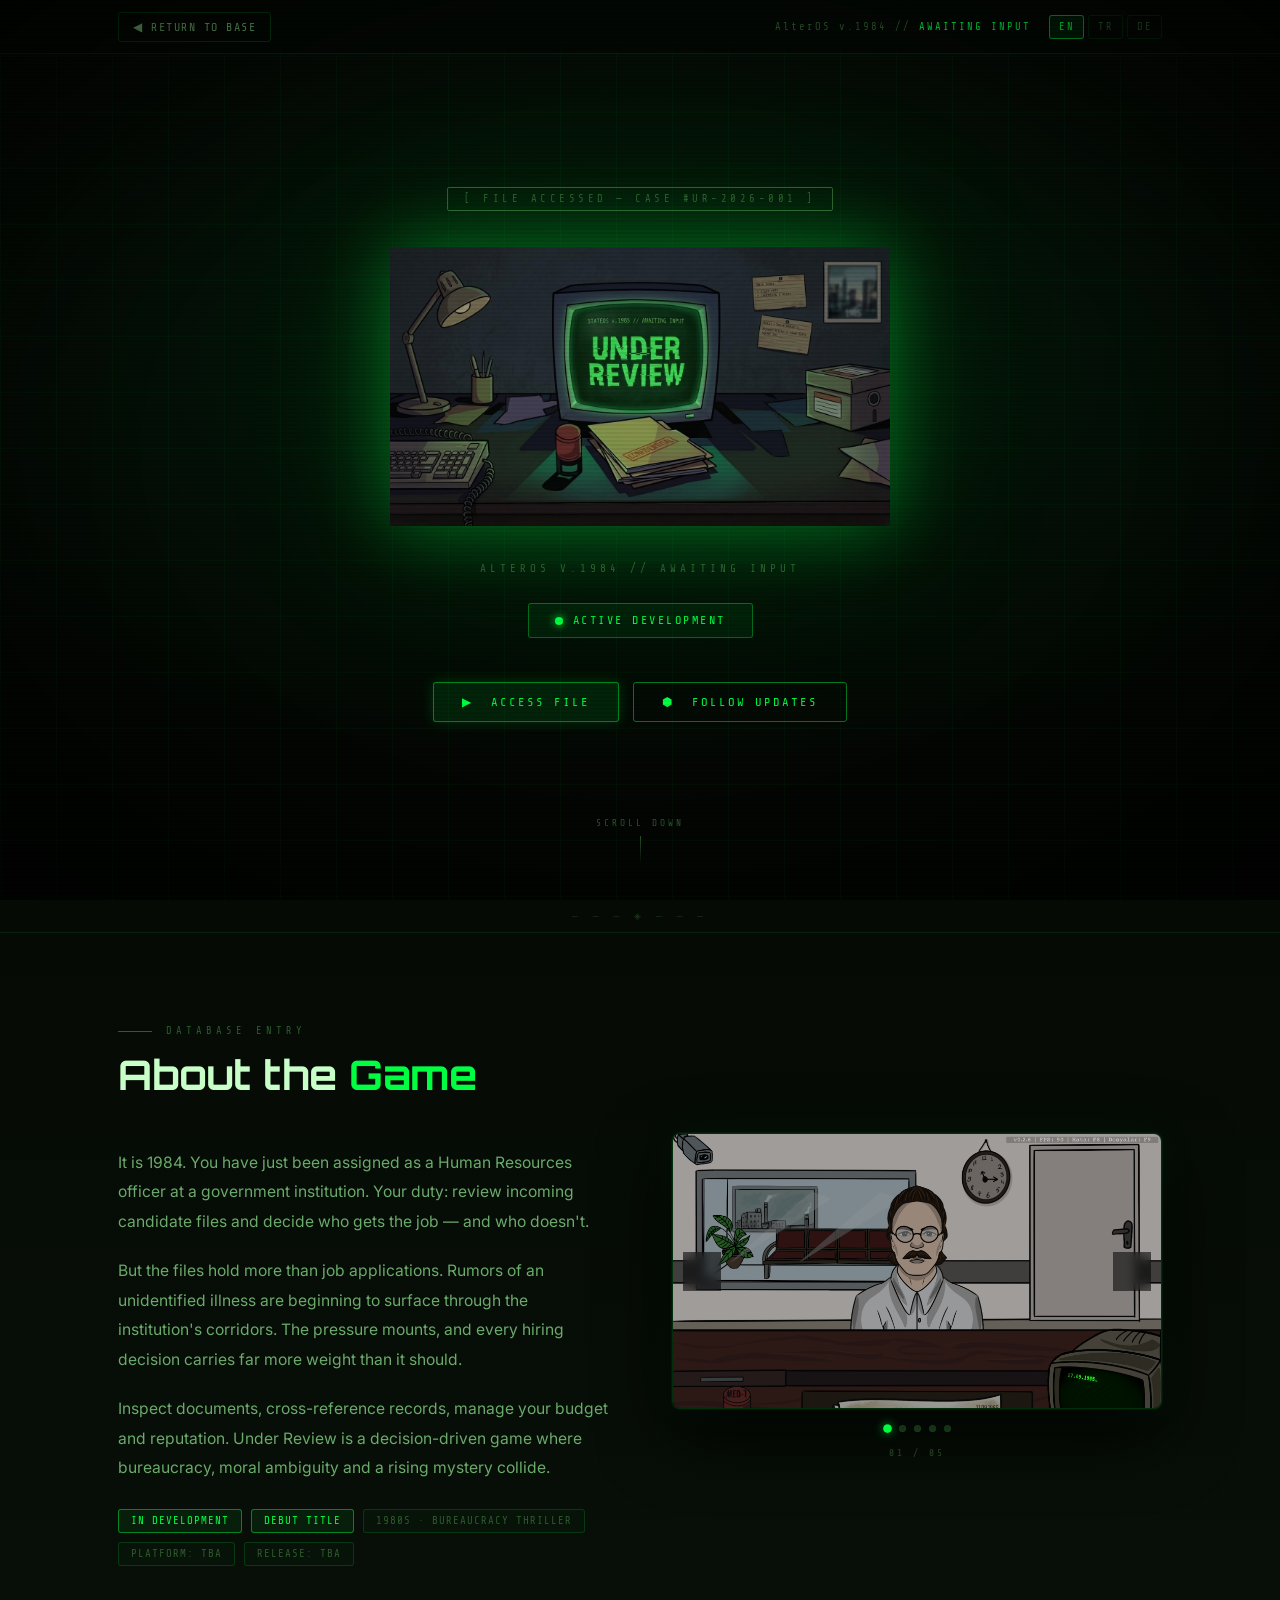
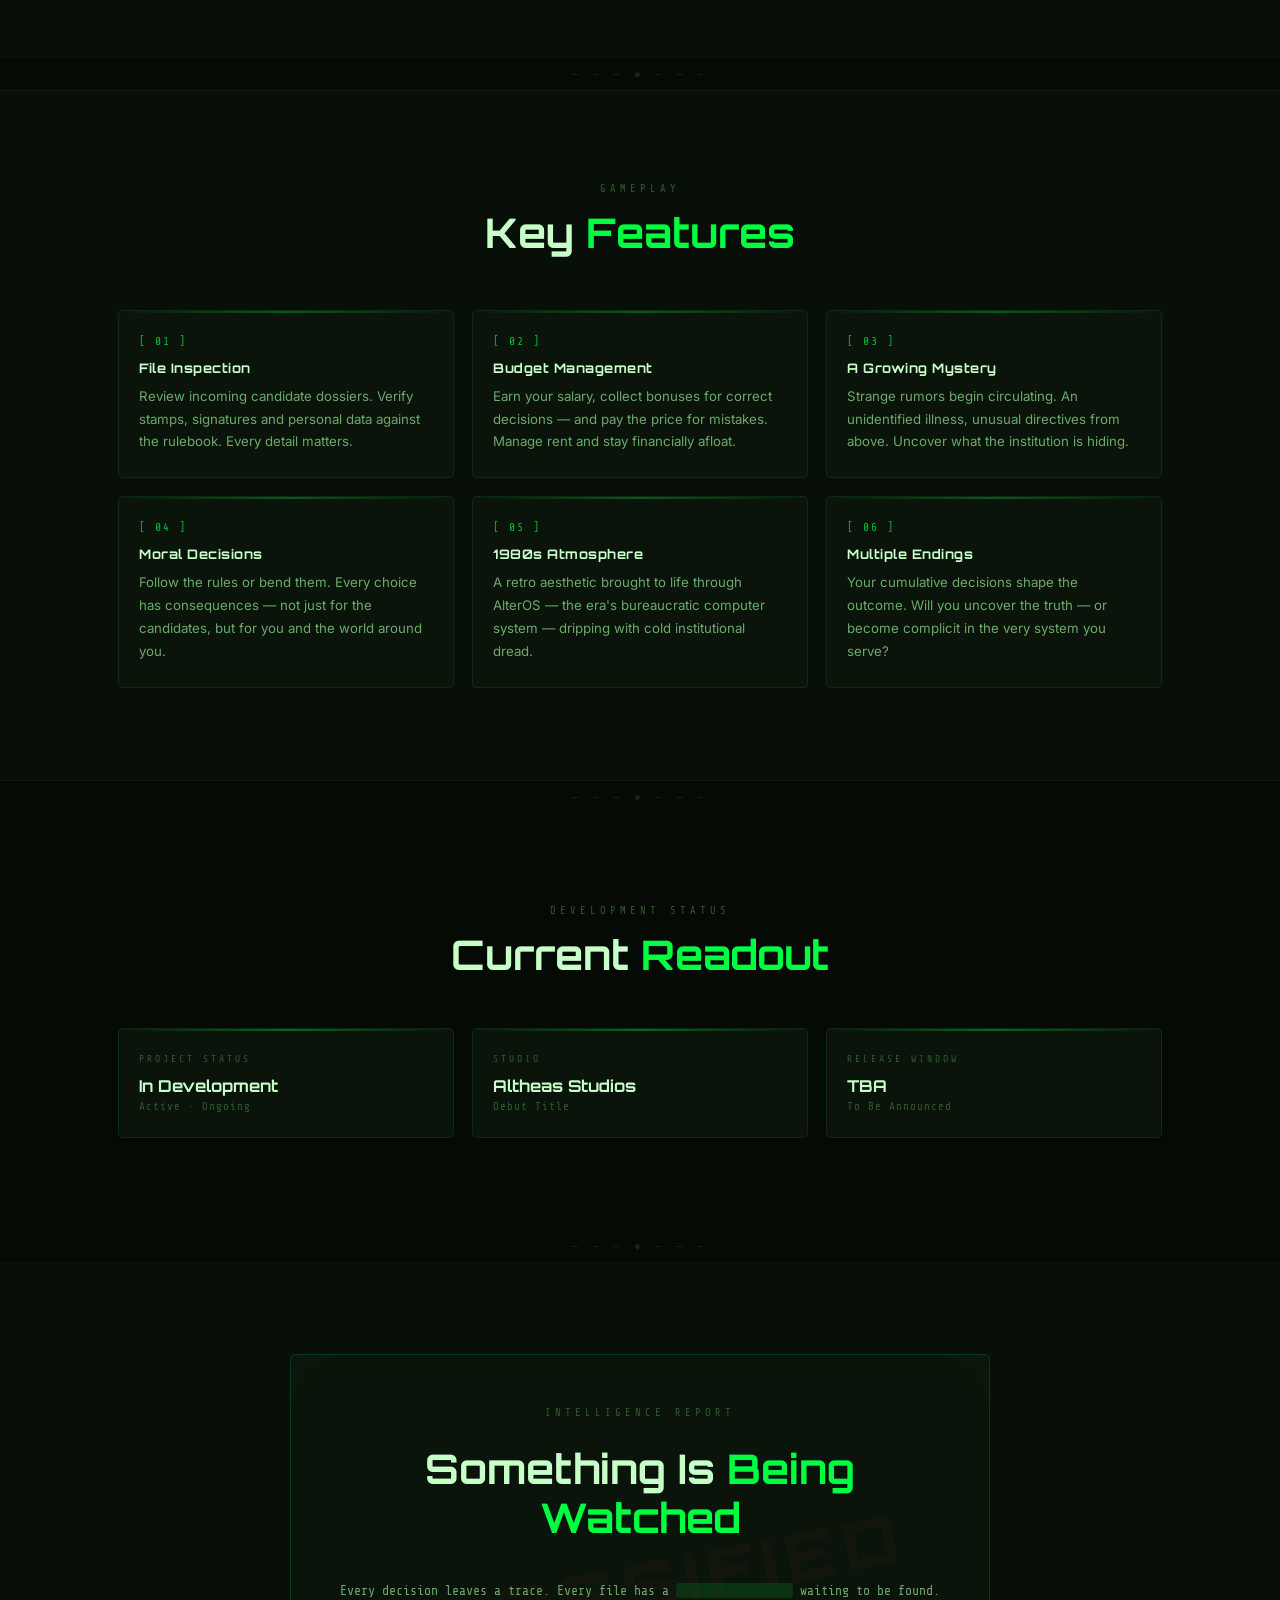
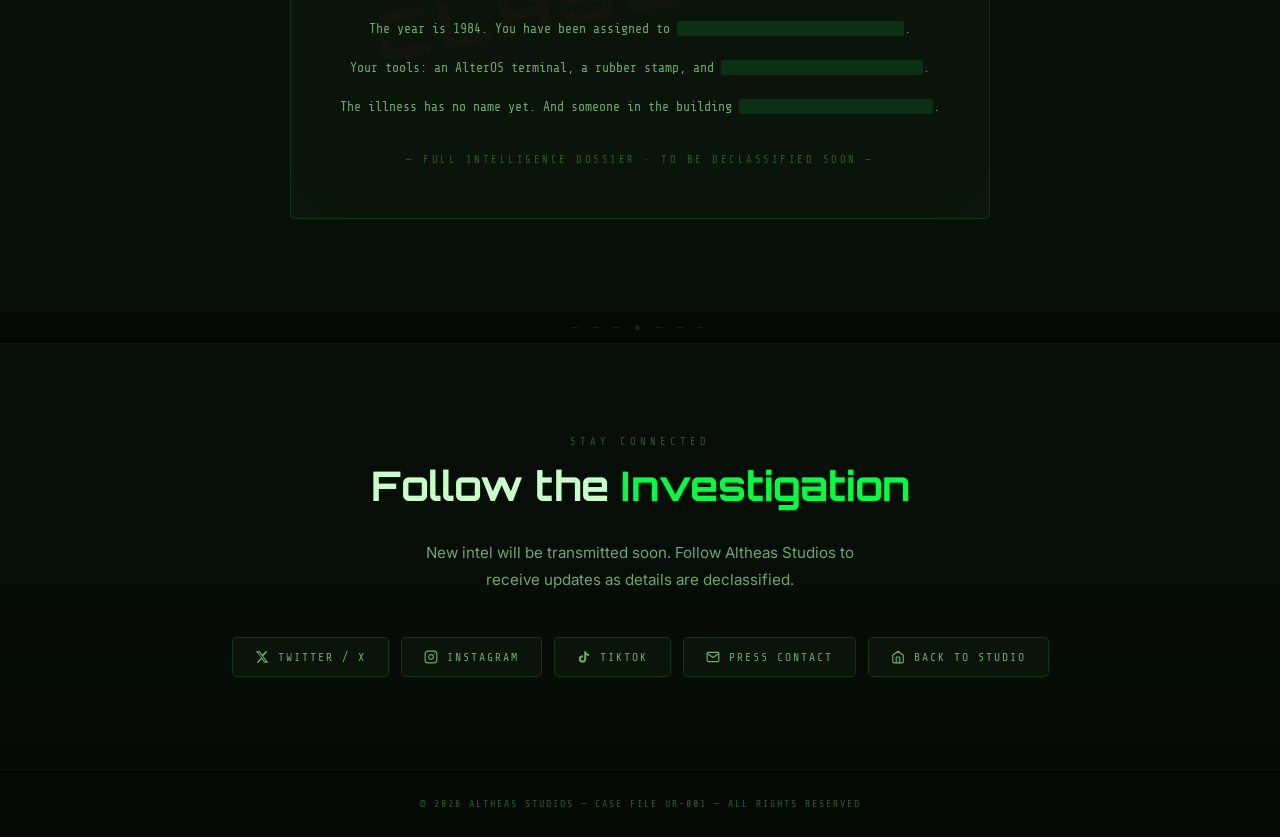
==== games/under-review.html @ ec84eac0 "create under review page" ====
﻿<!DOCTYPE html>
<html lang="en">
<head>
  <meta charset="UTF-8" />
  <meta name="viewport" content="width=device-width, initial-scale=1.0" />
  <title>Under Review — Altheas Studios</title>
  <meta name="description" content="Under Review — debut title from Altheas Studios. A 1980s bureaucratic thriller. In active development." />
  <link rel="preconnect" href="https://fonts.googleapis.com" />
  <link rel="preconnect" href="https://fonts.gstatic.com" crossorigin />
  <link href="https://fonts.googleapis.com/css2?family=Orbitron:wght@400;600;700;900&family=Share+Tech+Mono&family=Inter:wght@300;400;500;600;700&display=swap" rel="stylesheet" />
  <style>
    :root {
      --green-bright: #00ff41;
      --green-mid:    #00cc33;
      --green-dark:   #007a1e;
      --green-dim:    #004411;
      --red-warn:     #ff5555;
      --yellow-warn:  #ffbb00;
      --bg:           #050a05;
      --bg-surface:   #080f08;
      --bg-card:      #0b140b;
      --text-bright:  #c8ffc8;
      --text-mid:     #6aaa6a;
      --text-dim:     #2e5a2e;
      --font-mono:    'Share Tech Mono', 'Courier New', monospace;
      --font-heading: 'Orbitron', sans-serif;
      --font-body:    'Inter', sans-serif;
    }
    *, *::before, *::after { box-sizing: border-box; margin: 0; padding: 0; }
    html { font-size: 16px; scroll-behavior: smooth; }
    body { font-family: var(--font-body); background: var(--bg); color: var(--text-bright); overflow-x: hidden; min-height: 100vh; }
    body::before { content: ''; position: fixed; inset: 0; background: repeating-linear-gradient(0deg,transparent,transparent 2px,rgba(0,0,0,.06) 2px,rgba(0,0,0,.06) 4px); pointer-events: none; z-index: 9000; }
    body::after  { content: ''; position: fixed; inset: 0; background: radial-gradient(ellipse at center,transparent 55%,rgba(0,0,0,.62) 100%); pointer-events: none; z-index: 8999; }
    a { text-decoration: none; color: inherit; }
    img { max-width: 100%; display: block; }
    .container { max-width: 1100px; margin: 0 auto; padding: 0 28px; }
    @keyframes blink        { 50%{opacity:0;} }
    @keyframes pulseDot     { 0%,100%{transform:scale(1);opacity:1;} 50%{transform:scale(1.6);opacity:.4;} }
    @keyframes logoFloat    { 0%,100%{transform:translateY(0);} 50%{transform:translateY(-10px);} }
    @keyframes scrollBounce { 0%,100%{opacity:.4;transform:translateX(-50%) translateY(0);} 50%{opacity:1;transform:translateX(-50%) translateY(7px);} }
    @keyframes scanFlicker  { 0%,100%{opacity:1;} 48%{opacity:1;} 50%{opacity:.96;} 52%{opacity:1;} }

    .top-bar { position:fixed;top:0;left:0;right:0;z-index:500;height:54px;background:rgba(5,10,5,.93);border-bottom:1px solid rgba(0,255,65,.13);backdrop-filter:blur(14px);-webkit-backdrop-filter:blur(14px); }
    .top-bar-inner { max-width:1100px;margin:0 auto;padding:0 28px;height:100%;display:flex;align-items:center;justify-content:space-between;gap:16px; }
    .back-btn { display:inline-flex;align-items:center;gap:8px;font-family:var(--font-mono);font-size:.73rem;color:var(--text-mid);letter-spacing:1.5px;text-transform:uppercase;border:1px solid rgba(0,255,65,.2);padding:7px 14px;border-radius:3px;transition:color .2s,border-color .2s,background .2s;flex-shrink:0; }
    .back-btn:hover { color:var(--green-bright);border-color:rgba(0,255,65,.55);background:rgba(0,255,65,.06); }
    .top-bar-right { display:flex;align-items:center;gap:18px; }
    .top-bar-sys { font-family:var(--font-mono);font-size:.65rem;color:var(--text-dim);letter-spacing:2px; }
    .top-bar-sys .blink { color:var(--green-bright);animation:blink 1.3s step-end infinite; }
    .lang-switch { display:flex;gap:4px;align-items:center; }
    .lang-btn { font-family:var(--font-mono);font-size:.65rem;color:var(--text-dim);letter-spacing:1.5px;background:transparent;border:1px solid rgba(0,255,65,.12);padding:5px 9px;border-radius:3px;cursor:pointer;transition:color .2s,border-color .2s,background .2s;text-transform:uppercase; }
    .lang-btn:hover  { color:var(--green-bright);border-color:rgba(0,255,65,.4); }
    .lang-btn.active { color:var(--green-bright);border-color:rgba(0,255,65,.6);background:rgba(0,255,65,.09); }
    @media(max-width:600px){.top-bar-sys{display:none;}}

    .hero { min-height:100vh;display:flex;align-items:center;justify-content:center;flex-direction:column;padding:80px 28px 72px;position:relative;overflow:hidden; }
    .hero::before { content:'';position:absolute;inset:0;background:radial-gradient(ellipse 90% 65% at 50% 42%,rgba(0,56,18,.38) 0%,transparent 68%),linear-gradient(180deg,#050a05 0%,#030603 100%); }
    .hero::after  { content:'';position:absolute;inset:0;background-image:linear-gradient(rgba(0,255,65,.03) 1px,transparent 1px),linear-gradient(90deg,rgba(0,255,65,.03) 1px,transparent 1px);background-size:56px 56px; }
    .hero-content { position:relative;z-index:1;text-align:center;max-width:860px;width:100%; }
    .file-tag { display:inline-block;font-family:var(--font-mono);font-size:.66rem;color:var(--text-dim);letter-spacing:3.5px;text-transform:uppercase;margin-bottom:36px;border:1px solid var(--text-dim);padding:5px 16px;border-radius:2px; }
    .hero-logo { width:min(500px,86%);margin:0 auto 36px;filter:drop-shadow(0 0 36px rgba(0,255,65,.35)) drop-shadow(0 0 80px rgba(0,255,65,.14));animation:logoFloat 5s ease-in-out infinite; }
    .sys-label { font-family:var(--font-mono);font-size:.68rem;color:var(--text-dim);letter-spacing:4px;text-transform:uppercase;margin-bottom:28px; }
    .hero-status { display:inline-flex;align-items:center;gap:10px;font-family:var(--font-mono);font-size:.74rem;color:var(--green-bright);border:1px solid rgba(0,255,65,.35);background:rgba(0,255,65,.06);padding:10px 26px;border-radius:3px;letter-spacing:2.5px;text-transform:uppercase;margin-bottom:44px; }
    .pulse-dot { width:8px;height:8px;background:var(--green-bright);border-radius:50%;box-shadow:0 0 8px var(--green-bright);animation:pulseDot 2.2s ease-in-out infinite; }
    .hero-cta { display:flex;gap:14px;justify-content:center;flex-wrap:wrap; }
    .btn-term { display:inline-flex;align-items:center;gap:9px;font-family:var(--font-mono);font-size:.76rem;letter-spacing:2px;text-transform:uppercase;padding:12px 28px;border:1px solid rgba(0,255,65,.45);background:transparent;color:var(--green-bright);border-radius:3px;cursor:pointer;transition:background .22s,box-shadow .22s,border-color .22s; }
    .btn-term:hover { background:rgba(0,255,65,.1);box-shadow:0 0 22px rgba(0,255,65,.22);border-color:rgba(0,255,65,.7); }
    .btn-term.filled { background:rgba(0,255,65,.1);box-shadow:0 0 14px rgba(0,255,65,.18); }
    .btn-term.filled:hover { background:rgba(0,255,65,.18);box-shadow:0 0 32px rgba(0,255,65,.32); }
    .scroll-hint { position:absolute;bottom:36px;left:50%;transform:translateX(-50%);z-index:1;display:flex;flex-direction:column;align-items:center;gap:8px;font-family:var(--font-mono);font-size:.59rem;color:var(--text-dim);letter-spacing:3px;animation:scrollBounce 2.2s ease-in-out infinite; }
    .scroll-hint::after { content:'';width:1px;height:28px;background:linear-gradient(to bottom,var(--text-dim),transparent); }

    .divider { text-align:center;font-family:var(--font-mono);font-size:.59rem;color:var(--text-dim);letter-spacing:5px;padding:10px 0;opacity:.5; }

    .page-section { padding:92px 0; }
    .sec-label { display:flex;align-items:center;gap:14px;font-family:var(--font-mono);font-size:.65rem;color:var(--text-dim);letter-spacing:4px;text-transform:uppercase;margin-bottom:14px; }
    .sec-label::before { content:'';width:34px;height:1px;background:var(--text-dim);flex-shrink:0; }
    .sec-label.centered { justify-content:center; }
    .sec-label.centered::before { display:none; }
    .sec-title { font-family:var(--font-heading);font-weight:700;line-height:1.2;font-size:clamp(1.5rem,3.6vw,2.55rem);color:var(--text-bright);margin-bottom:28px; }
    .sec-title .accent { color:var(--green-bright); }
    .sec-title.centered { text-align:center; }

    .about-section { background:linear-gradient(180deg,var(--bg) 0%,var(--bg-surface) 100%);border-top:1px solid rgba(0,255,65,.07); }
    .about-grid { display:grid;grid-template-columns:1fr 1fr;gap:64px;align-items:center; }
    .about-text { display:flex;flex-direction:column;gap:20px; }
    .about-text p { color:var(--text-mid);font-size:.98rem;line-height:1.88; }
    .tags { display:flex;gap:9px;flex-wrap:wrap;margin-top:6px; }
    .tag { font-family:var(--font-mono);font-size:.67rem;color:var(--text-dim);border:1px solid rgba(0,255,65,.16);padding:5px 12px;border-radius:3px;letter-spacing:1px;text-transform:uppercase;background:rgba(0,255,65,.025); }
    .tag.lit { color:var(--green-bright);border-color:rgba(0,255,65,.45);background:rgba(0,255,65,.07); }

    /* ── Screenshot Carousel ── */
    .carousel-wrap { display:flex;flex-direction:column;gap:16px;align-items:center; }
    .carousel {
      width:min(520px,100%);
      aspect-ratio:16/9;
      position:relative;
      border-radius:8px;
      overflow:hidden;
      border:1px solid rgba(0,255,65,.18);
      box-shadow:
        0 0 0 1px rgba(0,255,65,.06),
        0 24px 70px rgba(0,0,0,.85),
        0 0 40px rgba(0,255,65,.06);
      background:#000;
    }
    .carousel-track {
      display:flex;
      height:100%;
      transition:transform .55s cubic-bezier(.4,0,.2,1);
      will-change:transform;
    }
    .carousel-slide {
      flex:0 0 100%;
      width:100%;
      height:100%;
      display:flex;
      align-items:center;
      justify-content:center;
    }
    .carousel-slide img {
      width:100%;height:100%;display:block;
      object-fit:cover;
    }
    /* Prev / Next arrows */
    .carousel-btn {
      position:absolute;top:50%;transform:translateY(-50%);
      background:rgba(0,0,0,.55);border:1px solid rgba(0,255,65,.2);
      color:var(--green-bright);font-family:var(--font-mono);font-size:1rem;
      width:38px;height:38px;border-radius:4px;
      display:flex;align-items:center;justify-content:center;
      cursor:pointer;transition:background .2s,border-color .2s;
      z-index:5;user-select:none;backdrop-filter:blur(4px);
    }
    .carousel-btn:hover { background:rgba(0,255,65,.12);border-color:rgba(0,255,65,.5); }
    .carousel-btn.prev { left:10px; }
    .carousel-btn.next { right:10px; }
    /* Dot indicators */
    .carousel-dots { display:flex;gap:8px;align-items:center;justify-content:center; }
    .carousel-dot {
      width:7px;height:7px;border-radius:50%;
      background:var(--text-dim);
      border:1px solid rgba(0,255,65,.15);
      cursor:pointer;
      transition:background .25s,box-shadow .25s,transform .25s;
    }
    .carousel-dot.active {
      background:var(--green-bright);
      box-shadow:0 0 8px rgba(0,255,65,.7);
      transform:scale(1.25);
    }
    /* Counter label */
    .carousel-counter {
      font-family:var(--font-mono);font-size:.6rem;color:var(--text-dim);
      letter-spacing:3px;
    }

    .features-section { background:var(--bg-surface);border-top:1px solid rgba(0,255,65,.07);border-bottom:1px solid rgba(0,255,65,.07); }
    .features-grid { display:grid;grid-template-columns:repeat(3,1fr);gap:18px; }
    .feat-card { background:var(--bg-card);border:1px solid rgba(0,255,65,.1);border-radius:5px;padding:24px 20px;position:relative;overflow:hidden;transition:border-color .25s,box-shadow .25s; }
    .feat-card:hover { border-color:rgba(0,255,65,.28);box-shadow:0 0 22px rgba(0,255,65,.06); }
    .feat-card::before { content:'';position:absolute;top:0;left:0;right:0;height:2px;background:linear-gradient(90deg,transparent,var(--green-bright),transparent);opacity:.3; }
    .feat-icon  { font-family:var(--font-mono);font-size:.72rem;color:var(--green-bright);letter-spacing:2px;margin-bottom:12px;opacity:.7; }
    .feat-title { font-family:var(--font-heading);font-size:.82rem;font-weight:700;color:var(--text-bright);margin-bottom:9px;letter-spacing:.5px; }
    .feat-desc  { font-size:.83rem;color:var(--text-mid);line-height:1.72; }

    .status-section { background:var(--bg); }
    .status-grid { display:grid;grid-template-columns:repeat(3,1fr);gap:18px; }
    .stat-card { background:var(--bg-card);border:1px solid rgba(0,255,65,.1);border-radius:5px;padding:24px 20px;position:relative;overflow:hidden;transition:border-color .25s,box-shadow .25s; }
    .stat-card:hover { border-color:rgba(0,255,65,.28);box-shadow:0 0 22px rgba(0,255,65,.06); }
    .stat-card::before { content:'';position:absolute;top:0;left:0;right:0;height:2px;background:linear-gradient(90deg,transparent,var(--green-bright),transparent);opacity:.35; }
    .stat-label { font-family:var(--font-mono);font-size:.61rem;color:var(--text-dim);letter-spacing:3px;text-transform:uppercase;margin-bottom:12px; }
    .stat-value { font-family:var(--font-heading);font-size:1.02rem;font-weight:700;color:var(--text-bright);margin-bottom:5px; }
    .stat-sub   { font-family:var(--font-mono);font-size:.67rem;color:var(--text-dim);letter-spacing:1px; }

    .classified-section { background:var(--bg-surface);text-align:center; }
    .clsf-box { max-width:700px;margin:0 auto;border:1px solid rgba(0,255,65,.17);border-radius:6px;padding:52px 48px;background:var(--bg-card);position:relative;overflow:hidden; }
    .clsf-box::before { content:'CLASSIFIED';position:absolute;top:50%;left:50%;transform:translate(-50%,-50%) rotate(-11deg);font-family:var(--font-heading);font-size:4.2rem;font-weight:900;color:rgba(180,40,40,.045);letter-spacing:8px;white-space:nowrap;pointer-events:none;user-select:none; }
    .clsf-box::after { content:'';position:absolute;inset:0;border-radius:6px;box-shadow:inset 0 0 60px rgba(0,255,65,.022);pointer-events:none; }
    .redact-line { font-family:var(--font-mono);font-size:.82rem;color:var(--text-mid);margin-bottom:14px;line-height:1.9; }
    .redact { background:rgba(0,255,65,.13);color:transparent;border-radius:2px;padding:0 3px;user-select:none; }
    .declassify-note { font-family:var(--font-mono);font-size:.65rem;color:var(--text-dim);letter-spacing:2.5px;text-transform:uppercase;margin-top:34px; }

    .follow-section { background:linear-gradient(180deg,var(--bg-surface) 0%,var(--bg) 100%);border-top:1px solid rgba(0,255,65,.07);text-align:center; }
    .follow-desc { color:var(--text-mid);max-width:480px;margin:0 auto 44px;font-size:.95rem;line-height:1.78; }
    .social-links { display:flex;gap:12px;justify-content:center;flex-wrap:wrap; }
    .social-link { display:inline-flex;align-items:center;gap:9px;font-family:var(--font-mono);font-size:.72rem;color:var(--text-mid);border:1px solid rgba(0,255,65,.17);padding:12px 22px;border-radius:5px;letter-spacing:2px;text-transform:uppercase;background:var(--bg-card);transition:color .22s,border-color .22s,background .22s,transform .22s,box-shadow .22s; }
    .social-link:hover { color:var(--green-bright);border-color:rgba(0,255,65,.5);background:rgba(0,255,65,.06);transform:translateY(-3px);box-shadow:0 6px 18px rgba(0,255,65,.09); }
    .social-link svg { flex-shrink:0; }

    .page-footer { border-top:1px solid rgba(0,255,65,.08);padding:28px 0;text-align:center; }
    .page-footer p { font-family:var(--font-mono);font-size:.63rem;color:var(--text-dim);letter-spacing:2px; }
    .page-footer a { color:var(--text-dim);transition:color .2s; }
    .page-footer a:hover { color:var(--green-bright); }

    @media(max-width:820px) {
      .about-grid    { grid-template-columns:1fr;gap:48px; }
      .features-grid { grid-template-columns:1fr;gap:14px; }
      .status-grid   { grid-template-columns:1fr;gap:14px; }
      .clsf-box      { padding:36px 22px; }
      .clsf-box::before { font-size:2.6rem; }
    }
    @media(max-width:480px) {
      .btn-term { padding:11px 18px;font-size:.7rem; }
      .alteros-balance { font-size:1.55rem; }
    }
  </style>
</head>
<body>

  <nav class="top-bar">
    <div class="top-bar-inner">
      <a href="../index.html" class="back-btn" data-i18n="back_btn">&#9664; Return to Base</a>
      <div class="top-bar-right">
        <div class="top-bar-sys">
          AlterOS v.1984 // <span class="blink" data-i18n="sys_await">AWAITING INPUT</span>
        </div>
        <div class="lang-switch">
          <button class="lang-btn active" data-lang="en">EN</button>
          <button class="lang-btn" data-lang="tr">TR</button>
          <button class="lang-btn" data-lang="de">DE</button>
        </div>
      </div>
    </div>
  </nav>

  <div class="hero">
    <div class="hero-content">
      <div class="file-tag" data-i18n="file_tag">[ FILE ACCESSED — CASE #UR-2026-001 ]</div>
      <img src="../assets/underReviewLogo.png" alt="Under Review" class="hero-logo">
      <div class="sys-label">AlterOS v.1984 // AWAITING INPUT</div>
      <div class="hero-status">
        <span class="pulse-dot"></span>
        <span data-i18n="hero_status">ACTIVE DEVELOPMENT</span>
      </div>
      <div class="hero-cta">
        <a href="#about" class="btn-term filled">&#9654;&nbsp;<span data-i18n="btn_access">Access File</span></a>
        <a href="#follow" class="btn-term">&#11042;&nbsp;<span data-i18n="btn_follow">Follow Updates</span></a>
      </div>
    </div>
    <div class="scroll-hint" data-i18n="scroll_hint">SCROLL DOWN</div>
  </div>

  <div class="divider">&#x2500; &#x2500; &#x2500; &#x25C8; &#x2500; &#x2500; &#x2500;</div>

  <section class="page-section about-section" id="about">
    <div class="container">
      <div class="about-grid">
        <div class="about-text">
          <div>
            <div class="sec-label" data-i18n="about_db_label">Database Entry</div>
            <h2 class="sec-title">
              <span data-i18n="about_title_main">About the</span> <span class="accent" data-i18n="about_title_accent">Game</span>
            </h2>
          </div>
          <p data-i18n="about_p1">It is 1984. You have just been assigned as a Human Resources officer at a government institution. Your duty: review incoming candidate files and decide who gets the job — and who does not.</p>
          <p data-i18n="about_p2">But the files hold more than job applications. Rumors of an unidentified illness are beginning to surface through the institution's corridors. The pressure mounts, and every hiring decision carries far more weight than it should.</p>
          <p data-i18n="about_p3">Inspect documents, cross-reference records, manage your budget and reputation. Under Review is a decision-driven game where bureaucracy, moral ambiguity and a rising mystery collide.</p>
          <div class="tags">
            <span class="tag lit" data-i18n="tag_dev">In Development</span>
            <span class="tag lit" data-i18n="tag_debut">Debut Title</span>
            <span class="tag" data-i18n="tag_genre">1980s · Bureaucracy Thriller</span>
            <span class="tag" data-i18n="tag_platform">Platform: TBA</span>
            <span class="tag" data-i18n="tag_release">Release: TBA</span>
          </div>
        </div>
        <div class="carousel-wrap">
          <div class="carousel" id="gameCarousel">
            <div class="carousel-track" id="carouselTrack">
              <div class="carousel-slide"><img src="../assets/inGameAsset/Scene_1.png" alt="Under Review — Scene 1" loading="lazy"></div>
              <div class="carousel-slide"><img src="../assets/inGameAsset/Scene_2.png" alt="Under Review — Scene 2" loading="lazy"></div>
              <div class="carousel-slide"><img src="../assets/inGameAsset/Scene_3.png" alt="Under Review — Scene 3" loading="lazy"></div>
              <div class="carousel-slide"><img src="../assets/inGameAsset/Scene_4.png" alt="Under Review — Scene 4" loading="lazy"></div>
              <div class="carousel-slide"><img src="../assets/inGameAsset/Scene_5.png" alt="Under Review — Scene 5" loading="lazy"></div>
            </div>
            <button class="carousel-btn prev" id="carouselPrev" aria-label="Previous">&#9664;</button>
            <button class="carousel-btn next" id="carouselNext" aria-label="Next">&#9654;</button>
          </div>
          <div class="carousel-dots" id="carouselDots">
            <div class="carousel-dot active" data-idx="0"></div>
            <div class="carousel-dot" data-idx="1"></div>
            <div class="carousel-dot" data-idx="2"></div>
            <div class="carousel-dot" data-idx="3"></div>
            <div class="carousel-dot" data-idx="4"></div>
          </div>
          <div class="carousel-counter" id="carouselCounter">01 / 05</div>
        </div>
      </div>
    </div>
  </section>

  <div class="divider">&#x2500; &#x2500; &#x2500; &#x25C8; &#x2500; &#x2500; &#x2500;</div>

  <section class="page-section features-section" id="features">
    <div class="container">
      <div style="text-align:center;margin-bottom:52px;">
        <div class="sec-label centered" data-i18n="features_label">Gameplay</div>
        <h2 class="sec-title centered"><span data-i18n="features_title_main">Key</span> <span class="accent" data-i18n="features_title_accent">Features</span></h2>
      </div>
      <div class="features-grid">
        <div class="feat-card"><div class="feat-icon">[ 01 ]</div><div class="feat-title" data-i18n="feat1_title">File Inspection</div><div class="feat-desc" data-i18n="feat1_desc">Review incoming candidate dossiers. Verify stamps, signatures and personal data against the rulebook. Every detail matters.</div></div>
        <div class="feat-card"><div class="feat-icon">[ 02 ]</div><div class="feat-title" data-i18n="feat2_title">Budget Management</div><div class="feat-desc" data-i18n="feat2_desc">Earn your salary, collect bonuses for correct decisions — and pay the price for mistakes. Manage rent and stay financially afloat.</div></div>
        <div class="feat-card"><div class="feat-icon">[ 03 ]</div><div class="feat-title" data-i18n="feat3_title">A Growing Mystery</div><div class="feat-desc" data-i18n="feat3_desc">Strange rumors begin circulating. An unidentified illness, unusual directives from above. Uncover what the institution is hiding.</div></div>
        <div class="feat-card"><div class="feat-icon">[ 04 ]</div><div class="feat-title" data-i18n="feat4_title">Moral Decisions</div><div class="feat-desc" data-i18n="feat4_desc">Follow the rules or bend them. Every choice has consequences — not just for the candidates, but for you and the world around you.</div></div>
        <div class="feat-card"><div class="feat-icon">[ 05 ]</div><div class="feat-title" data-i18n="feat5_title">1980s Atmosphere</div><div class="feat-desc" data-i18n="feat5_desc">A retro aesthetic brought to life through AlterOS — the era's bureaucratic computer system — dripping with cold institutional dread.</div></div>
        <div class="feat-card"><div class="feat-icon">[ 06 ]</div><div class="feat-title" data-i18n="feat6_title">Multiple Endings</div><div class="feat-desc" data-i18n="feat6_desc">Your cumulative decisions shape the outcome. Will you uncover the truth — or become complicit in the very system you serve?</div></div>
      </div>
    </div>
  </section>

  <div class="divider">&#x2500; &#x2500; &#x2500; &#x25C8; &#x2500; &#x2500; &#x2500;</div>

  <section class="page-section status-section" id="status">
    <div class="container">
      <div style="text-align:center;margin-bottom:48px;">
        <div class="sec-label centered" data-i18n="status_label">Development Status</div>
        <h2 class="sec-title centered"><span data-i18n="status_title_main">Current</span> <span class="accent" data-i18n="status_title_accent">Readout</span></h2>
      </div>
      <div class="status-grid">
        <div class="stat-card"><div class="stat-label" data-i18n="stat1_label">Project Status</div><div class="stat-value" data-i18n="stat1_val">In Development</div><div class="stat-sub" data-i18n="stat1_sub">Active · Ongoing</div></div>
        <div class="stat-card"><div class="stat-label" data-i18n="stat2_label">Studio</div><div class="stat-value">Altheas Studios</div><div class="stat-sub" data-i18n="stat2_sub">Debut Title</div></div>
        <div class="stat-card"><div class="stat-label" data-i18n="stat3_label">Release Window</div><div class="stat-value" data-i18n="stat3_val">TBA</div><div class="stat-sub" data-i18n="stat3_sub">To Be Announced</div></div>
      </div>
    </div>
  </section>

  <div class="divider">&#x2500; &#x2500; &#x2500; &#x25C8; &#x2500; &#x2500; &#x2500;</div>

  <section class="page-section classified-section" id="intel">
    <div class="container">
      <div class="clsf-box">
        <div class="sec-label centered" style="margin-bottom:26px;" data-i18n="intel_label">Intelligence Report</div>
        <h2 class="sec-title centered" style="margin-bottom:36px;"><span data-i18n="intel_title_main">Something Is</span> <span class="accent" data-i18n="intel_title_accent">Being Watched</span></h2>
        <div class="redact-line" data-i18n="redact1">Every decision leaves a trace. Every file has a <span class="redact">&#x2588;&#x2588;&#x2588;&#x2588;&#x2588;&#x2588;&#x2588;&#x2588;&#x2588;&#x2588;&#x2588;&#x2588;&#x2588;&#x2588;</span> waiting to be found.</div>
        <div class="redact-line" data-i18n="redact2">The year is 1984. You have been assigned to <span class="redact">&#x2588;&#x2588;&#x2588;&#x2588;&#x2588;&#x2588;&#x2588;&#x2588;&#x2588;&#x2588;&#x2588;&#x2588;&#x2588;&#x2588;&#x2588;&#x2588;&#x2588;&#x2588;&#x2588;&#x2588;&#x2588;&#x2588;&#x2588;&#x2588;&#x2588;&#x2588;&#x2588;&#x2588;</span>.</div>
        <div class="redact-line" data-i18n="redact3">Your tools: an AlterOS terminal, a rubber stamp, and <span class="redact">&#x2588;&#x2588;&#x2588;&#x2588;&#x2588;&#x2588;&#x2588;&#x2588;&#x2588;&#x2588;&#x2588;&#x2588;&#x2588;&#x2588;&#x2588;&#x2588;&#x2588;&#x2588;&#x2588;&#x2588;&#x2588;&#x2588;&#x2588;&#x2588;&#x2588;</span>.</div>
        <div class="redact-line" data-i18n="redact4">The illness has no name yet. And someone in the building <span class="redact">&#x2588;&#x2588;&#x2588;&#x2588;&#x2588;&#x2588;&#x2588;&#x2588;&#x2588;&#x2588;&#x2588;&#x2588;&#x2588;&#x2588;&#x2588;&#x2588;&#x2588;&#x2588;&#x2588;&#x2588;&#x2588;&#x2588;&#x2588;&#x2588;</span>.</div>
        <div class="declassify-note" data-i18n="intel_footer">— Full Intelligence Dossier · To Be Declassified Soon —</div>
      </div>
    </div>
  </section>

  <div class="divider">&#x2500; &#x2500; &#x2500; &#x25C8; &#x2500; &#x2500; &#x2500;</div>

  <section class="page-section follow-section" id="follow">
    <div class="container">
      <div class="sec-label centered" style="margin-bottom:14px;" data-i18n="follow_label">Stay Connected</div>
      <h2 class="sec-title centered"><span data-i18n="follow_title_main">Follow the</span> <span class="accent" data-i18n="follow_title_accent">Investigation</span></h2>
      <p class="follow-desc" data-i18n="follow_desc">New intel will be transmitted soon. Follow Altheas Studios to receive updates as details are declassified.</p>
      <div class="social-links">
        <a href="https://x.com/altheasstudio" target="_blank" rel="noopener noreferrer" class="social-link"><svg width="14" height="14" viewBox="0 0 24 24" fill="currentColor" aria-hidden="true"><path d="M18.244 2.25h3.308l-7.227 8.26 8.502 11.24H16.17l-4.714-6.231-5.401 6.231H2.746l7.73-8.835L1.254 2.25H8.08l4.259 5.632L18.244 2.25zM17.1 19.77h1.833L7.084 4.126H5.117L17.1 19.77z"/></svg>Twitter / X</a>
        <a href="https://www.instagram.com/altheasstudios" target="_blank" rel="noopener noreferrer" class="social-link"><svg width="14" height="14" viewBox="0 0 24 24" fill="none" stroke="currentColor" stroke-width="2" stroke-linecap="round" stroke-linejoin="round" aria-hidden="true"><rect x="2" y="2" width="20" height="20" rx="5" ry="5"/><path d="M16 11.37A4 4 0 1 1 12.63 8 4 4 0 0 1 16 11.37z"/><line x1="17.5" y1="6.5" x2="17.51" y2="6.5"/></svg>Instagram</a>
        <a href="https://www.tiktok.com/@altheasstudios" target="_blank" rel="noopener noreferrer" class="social-link"><svg width="14" height="14" viewBox="0 0 24 24" fill="currentColor" aria-hidden="true"><path d="M19.59 6.69a4.83 4.83 0 0 1-3.77-4.25V2h-3.45v13.67a2.89 2.89 0 0 1-2.88 2.5 2.89 2.89 0 0 1-2.89-2.89 2.89 2.89 0 0 1 2.89-2.89c.28 0 .54.04.79.1V9.01a6.27 6.27 0 0 0-.79-.05 6.34 6.34 0 0 0-6.34 6.34 6.34 6.34 0 0 0 6.34 6.34 6.34 6.34 0 0 0 6.33-6.34V8.69a8.18 8.18 0 0 0 4.78 1.53V6.77a4.85 4.85 0 0 1-1.01-.08z"/></svg>TikTok</a>
        <a href="mailto:press@altheasstudios.com" class="social-link"><svg width="14" height="14" viewBox="0 0 24 24" fill="none" stroke="currentColor" stroke-width="2" stroke-linecap="round" stroke-linejoin="round" aria-hidden="true"><path d="M4 4h16c1.1 0 2 .9 2 2v12c0 1.1-.9 2-2 2H4c-1.1 0-2-.9-2-2V6c0-1.1.9-2 2-2z"/><polyline points="22,6 12,13 2,6"/></svg><span data-i18n="social_press">Press Contact</span></a>
        <a href="../index.html" class="social-link"><svg width="14" height="14" viewBox="0 0 24 24" fill="none" stroke="currentColor" stroke-width="2" stroke-linecap="round" stroke-linejoin="round" aria-hidden="true"><path d="M3 9l9-7 9 7v11a2 2 0 0 1-2 2H5a2 2 0 0 1-2-2z"/><polyline points="9 22 9 12 15 12 15 22"/></svg><span data-i18n="social_back">Back to Studio</span></a>
      </div>
    </div>
  </section>

  <footer class="page-footer">
    <div class="container">
      <p>&copy; 2026 <a href="../index.html">ALTHEAS STUDIOS</a> &mdash; CASE FILE UR-001 &mdash; ALL RIGHTS RESERVED</p>
    </div>
  </footer>

  <script>
  const UR_LOCALES = {
    en: {
      back_btn:'◀ Return to Base',sys_await:'AWAITING INPUT',
      file_tag:'[ FILE ACCESSED — CASE #UR-2026-001 ]',
      hero_status:'ACTIVE DEVELOPMENT',btn_access:'Access File',btn_follow:'Follow Updates',scroll_hint:'SCROLL DOWN',
      about_db_label:'Database Entry',about_title_main:'About the',about_title_accent:'Game',
      about_p1:"It is 1984. You have just been assigned as a Human Resources officer at a government institution. Your duty: review incoming candidate files and decide who gets the job — and who doesn't.",
      about_p2:"But the files hold more than job applications. Rumors of an unidentified illness are beginning to surface through the institution's corridors. The pressure mounts, and every hiring decision carries far more weight than it should.",
      about_p3:'Inspect documents, cross-reference records, manage your budget and reputation. Under Review is a decision-driven game where bureaucracy, moral ambiguity and a rising mystery collide.',
      tag_dev:'In Development',tag_debut:'Debut Title',tag_genre:'1980s · Bureaucracy Thriller',tag_platform:'Platform: TBA',tag_release:'Release: TBA',
      tab_jobs:'[ JOBS ]',tab_rules:'[ RULES ]',tab_calendar:'[ CALENDAR ]',tab_bank:'[ BANK ]',
      balance_lbl:'BALANCE:',end_day:'[ END DAY ]',history_title:'--- ACCOUNT HISTORY ---',
      entry_rent:'Rent',entry_bonus:'Bonus x2',entry_bonus_note:'Correct candidate archival bonus.',
      entry_salary:'Salary',entry_penalty:'Penalty x1',entry_penalty_note:'Forged ID (Fake Stamp) candidate archived.',
      features_label:'Gameplay',features_title_main:'Key',features_title_accent:'Features',
      feat1_title:'File Inspection',feat1_desc:'Review incoming candidate dossiers. Verify stamps, signatures and personal data against the rulebook. Every detail matters.',
      feat2_title:'Budget Management',feat2_desc:'Earn your salary, collect bonuses for correct decisions — and pay the price for mistakes. Manage rent and stay financially afloat.',
      feat3_title:'A Growing Mystery',feat3_desc:'Strange rumors begin circulating. An unidentified illness, unusual directives from above. Uncover what the institution is hiding.',
      feat4_title:'Moral Decisions',feat4_desc:'Follow the rules or bend them. Every choice has consequences — not just for the candidates, but for you and the world around you.',
      feat5_title:'1980s Atmosphere',feat5_desc:"A retro aesthetic brought to life through AlterOS — the era's bureaucratic computer system — dripping with cold institutional dread.",
      feat6_title:'Multiple Endings',feat6_desc:'Your cumulative decisions shape the outcome. Will you uncover the truth — or become complicit in the very system you serve?',
      status_label:'Development Status',status_title_main:'Current',status_title_accent:'Readout',
      stat1_label:'Project Status',stat1_val:'In Development',stat1_sub:'Active · Ongoing',
      stat2_label:'Studio',stat2_sub:'Debut Title',
      stat3_label:'Release Window',stat3_val:'TBA',stat3_sub:'To Be Announced',
      intel_label:'Intelligence Report',intel_title_main:'Something Is',intel_title_accent:'Being Watched',
      redact1:'Every decision leaves a trace. Every file has a <span class="redact">██████████████</span> waiting to be found.',
      redact2:'The year is 1984. You have been assigned to <span class="redact">████████████████████████████</span>.',
      redact3:'Your tools: an AlterOS terminal, a rubber stamp, and <span class="redact">█████████████████████████</span>.',
      redact4:'The illness has no name yet. And someone in the building <span class="redact">████████████████████████</span>.',
      intel_footer:'— Full Intelligence Dossier · To Be Declassified Soon —',
      follow_label:'Stay Connected',follow_title_main:'Follow the',follow_title_accent:'Investigation',
      follow_desc:'New intel will be transmitted soon. Follow Altheas Studios to receive updates as details are declassified.',
      social_press:'Press Contact',social_back:'Back to Studio'
    },
    tr: {
      back_btn:'◀ Ana Sayfaya Dön',sys_await:'GİRİŞ BEKLENİYOR',
      file_tag:'[ DOSYAYA ERİŞİLDİ — VAKA #UR-2026-001 ]',
      hero_status:'AKTİF GELİŞTİRME',btn_access:'Dosyaya Eriş',btn_follow:'Takip Et',scroll_hint:'AŞAĞI KAYDIR',
      about_db_label:'Veritabanı Girişi',about_title_main:'Oyun',about_title_accent:'Hakkında',
      about_p1:'1984 yılı. Bir devlet kurumunda İnsan Kaynakları memuru olarak göreve yeni başladınız. Göreviniz: gelen aday dosyalarını incelemek ve kimin işe alınacağına — kimin alınmayacağına — karar vermek.',
      about_p2:"Ancak dosyalar basit iş başvurularından çok daha fazlasını barındırıyor. Kimliği henüz belirsiz bir hastalığa dair duyumlar kurumun koridorlarında yayılmaya başlıyor. Baskı artıyor ve her işe alım kararı olması gerekenden çok daha fazla anlam taşıyor.",
      about_p3:'Belgeleri inceleyin, kayıtları çapraz kontrol edin, bütçenizi ve itibarınızı yönetin. Under Review; bürokrasinin, ahlaki belirsizliğin ve büyüyen bir gizemin çarpıştığı karar odaklı bir oyundur.',
      tag_dev:'Geliştiriliyor',tag_debut:'İlk Oyun',tag_genre:'1980ler · Bürokrasi Gizemi',tag_platform:'Platform: TBA',tag_release:'Çıkış: TBA',
      tab_jobs:'[ İŞLER ]',tab_rules:'[ KURALLAR ]',tab_calendar:'[ TAKVİM ]',tab_bank:'[ BANKA ]',
      balance_lbl:'BAKİYE:',end_day:'[ GÜNÜ BİTİR ]',history_title:'--- HESAP GEÇMİŞİ ---',
      entry_rent:'Kira',entry_bonus:'Prim x2',entry_bonus_note:'Doğru aday arşivleme primi.',
      entry_salary:'Maaş',entry_penalty:'Ceza x1',entry_penalty_note:'Sahte (Kimlik Kartı: Sahte Damga) aday arşivlendi.',
      features_label:'Mekanikler',features_title_main:'Öne Çıkan',features_title_accent:'Özellikler',
      feat1_title:'Dosya İnceleme',feat1_desc:'Gelen aday dosyalarını inceleyin. Damgaları, imzaları ve kişisel bilgileri kural kitabıyla karşılaştırın. Her detay önemlidir.',
      feat2_title:'Bütçe Yönetimi',feat2_desc:'Maaşınızı kazanın, doğru kararlar için prim alın — yanlışların bedelini ödeyin. Kiranızı yönetin, finansal olarak ayakta kalın.',
      feat3_title:'Büyüyen Gizem',feat3_desc:'Tuhaf duyumlar yayılmaya başlıyor. Kimliği belirsiz bir hastalık, yukarıdan gelen alışılmadık direktifler. Kurumun sakladığı gerçeği bulun.',
      feat4_title:'Ahlaki Kararlar',feat4_desc:'Kurallara uyun ya da onları zorlayın. Her tercihin sonuçları var — yalnızca adaylar için değil, sizin ve çevreniz için de.',
      feat5_title:'1980ler Atmosferi',feat5_desc:'AlterOS aracılığıyla canlandırılmış el yapımı bir retro estetik — dönemin bürokratik bilgisayar sistemi soğuk kurumsal bir gerilimle damıtılıyor.',
      feat6_title:'Çoklu Son',feat6_desc:'Birikimli kararlarınız sonucu şekillendirir. Gerçeği ortaya çıkaracak mısınız — yoksa hizmet ettiğiniz sistemin suç ortağı mı olacaksınız?',
      status_label:'Geliştirme Durumu',status_title_main:'Güncel',status_title_accent:'Durum',
      stat1_label:'Proje Durumu',stat1_val:'Geliştiriliyor',stat1_sub:'Aktif · Devam Ediyor',
      stat2_label:'Stüdyo',stat2_sub:'İlk Oyun',
      stat3_label:'Çıkış Tarihi',stat3_val:'TBA',stat3_sub:'Duyurulacak',
      intel_label:'İstihbarat Raporu',intel_title_main:'Bir Şeyler',intel_title_accent:'Gözetleniyor',
      redact1:'Her karar bir iz bırakır. Her dosyanın bulunmayı bekleyen bir <span class="redact">██████████████</span> var.',
      redact2:'Yıl 1984. Bir devlet kurumunda <span class="redact">████████████████████████████</span> olarak görevlendirildiniz.',
      redact3:'Araçlarınız: bir AlterOS terminali, bir kaşe ve <span class="redact">█████████████████████████</span>.',
      redact4:'Hastalığın henüz bir adı yok. Ve binada biri <span class="redact">████████████████████████</span>.',
      intel_footer:'— Tam İstihbarat Dosyası · Yakında Gizlilikten Çıkarılacak —',
      follow_label:'Bağlantıda Kal',follow_title_main:'Soruşturmayı',follow_title_accent:'Takip Et',
      follow_desc:"Yeni bilgiler yakında iletilecek. Detaylar gizlilikten çıkarıldıkça haberdar olmak için Altheas Studios'u takip edin.",
      social_press:'Basın İletişim',social_back:'Stüdyoya Dön'
    },
    de: {
      back_btn:'◀ Zurück zur Basis',sys_await:'EINGABE ERWARTET',
      file_tag:'[ DATEI GEÖFFNET — FALL #UR-2026-001 ]',
      hero_status:'IN AKTIVER ENTWICKLUNG',btn_access:'Datei Öffnen',btn_follow:'Updates Folgen',scroll_hint:'NACH UNTEN',
      about_db_label:'Datenbankeintrag',about_title_main:'Über das',about_title_accent:'Spiel',
      about_p1:'1984. Sie wurden als HR-Beamter bei einer Regierungsbehörde eingesetzt. Ihre Aufgabe: eingehende Bewerberdossiers prüfen und entscheiden, wer eingestellt wird — und wer nicht.',
      about_p2:'Doch die Akten verbergen mehr als Bewerbungen. Gerüchte über eine unbekannte Krankheit beginnen durch die Korridore der Behörde zu wabern. Der Druck steigt, und jede Einstellungsentscheidung trägt weit mehr Gewicht als sie sollte.',
      about_p3:'Dokumente prüfen, Akten abgleichen, Budget und Ruf verwalten. Under Review ist ein entscheidungsgetriebenes Spiel, in dem Bürokratie, moralische Ambiguität und ein wachsendes Mysterium aufeinanderprallen.',
      tag_dev:'In Entwicklung',tag_debut:'Debut-Titel',tag_genre:'1980er · Bürokratie-Thriller',tag_platform:'Plattform: TBA',tag_release:'Release: TBA',
      tab_jobs:'[ JOBS ]',tab_rules:'[ REGELN ]',tab_calendar:'[ KALENDER ]',tab_bank:'[ BANK ]',
      balance_lbl:'GUTHABEN:',end_day:'[ TAG BEENDEN ]',history_title:'--- KONTOHISTORIE ---',
      entry_rent:'Miete',entry_bonus:'Bonus x2',entry_bonus_note:'Korrekte Kandidatenarchivierung.',
      entry_salary:'Gehalt',entry_penalty:'Strafe x1',entry_penalty_note:'Gefälschter Ausweis (Falscher Stempel) archiviert.',
      features_label:'Gameplay',features_title_main:'Wichtige',features_title_accent:'Features',
      feat1_title:'Aktenprüfung',feat1_desc:'Eingehende Bewerberdossiers prüfen. Stempel, Unterschriften und persönliche Daten gegen das Regelwerk abgleichen. Jedes Detail zählt.',
      feat2_title:'Budgetverwaltung',feat2_desc:'Gehalt verdienen, Boni für korrekte Entscheidungen kassieren — und für Fehler bezahlen. Miete verwalten und finanziell über Wasser bleiben.',
      feat3_title:'Ein Wachsendes Mysterium',feat3_desc:'Seltsame Gerüchte kursieren. Eine unbekannte Krankheit, ungewöhnliche Direktiven von oben. Lüften Sie, was die Behörde verbirgt.',
      feat4_title:'Moralische Entscheidungen',feat4_desc:'Den Regeln folgen oder sie beugen. Jede Entscheidung hat Konsequenzen — nicht nur für die Kandidaten, sondern für Sie und Ihre Umgebung.',
      feat5_title:'1980er Atmosphäre',feat5_desc:"Eine retro Ästhetik durch AlterOS — das bürokratische Computersystem der Ära — trieft vor kalter institutioneller Bedrohung.",
      feat6_title:'Multiple Enden',feat6_desc:'Ihre kumulativen Entscheidungen formen das Ergebnis. Werden Sie die Wahrheit aufdecken — oder zum Komplizen des Systems werden, dem Sie dienen?',
      status_label:'Entwicklungsstatus',status_title_main:'Aktueller',status_title_accent:'Stand',
      stat1_label:'Projektstatus',stat1_val:'In Entwicklung',stat1_sub:'Aktiv · Laufend',
      stat2_label:'Studio',stat2_sub:'Debut-Titel',
      stat3_label:'Release-Fenster',stat3_val:'TBA',stat3_sub:'Wird Bekannt Gegeben',
      intel_label:'Geheimdienstbericht',intel_title_main:'Etwas Wird',intel_title_accent:'Beobachtet',
      redact1:'Jede Entscheidung hinterlässt Spuren. Jede Akte hat ein <span class="redact">██████████████</span>, das darauf wartet, gefunden zu werden.',
      redact2:'Das Jahr ist 1984. Sie wurden <span class="redact">████████████████████████████</span> zugewiesen.',
      redact3:'Ihre Werkzeuge: ein AlterOS-Terminal, ein Stempel und <span class="redact">█████████████████████████</span>.',
      redact4:'Die Krankheit hat noch keinen Namen. Und jemand im Gebäude <span class="redact">████████████████████████</span>.',
      intel_footer:'— Vollständiges Geheimdienstdossier · Demnächst Freigegeben —',
      follow_label:'Vernetzt Bleiben',follow_title_main:'Der Ermittlung',follow_title_accent:'Folgen',
      follow_desc:'Neue Informationen werden bald übermittelt. Folgen Sie Altheas Studios, um Updates zu erhalten, sobald Details freigegeben werden.',
      social_press:'Pressekontakt',social_back:'Zur Studio'
    }
  };

  let currentLang = 'en';
  function applyLang(lang) {
    if (!UR_LOCALES[lang]) return;
    currentLang = lang;
    const t = UR_LOCALES[lang];
    document.querySelectorAll('[data-i18n]').forEach(el => {
      const key = el.getAttribute('data-i18n');
      if (t[key] !== undefined) el.innerHTML = t[key];
    });
    document.documentElement.lang = lang;
    document.querySelectorAll('.lang-btn').forEach(b => b.classList.toggle('active', b.dataset.lang === lang));
  }
  document.addEventListener('DOMContentLoaded', () => {
    document.querySelectorAll('.lang-btn').forEach(btn => btn.addEventListener('click', () => applyLang(btn.dataset.lang)));
    const bl = navigator.language.slice(0,2).toLowerCase();
    applyLang(['tr','de'].includes(bl) ? bl : 'en');

    // Carousel
    const track   = document.getElementById('carouselTrack');
    const dots    = document.querySelectorAll('.carousel-dot');
    const counter = document.getElementById('carouselCounter');
    const total   = 5;
    let current   = 0;
    let timer;

    function goTo(n) {
      current = (n + total) % total;
      track.style.transform = `translateX(-${current * 100}%)`;
      dots.forEach((d, i) => d.classList.toggle('active', i === current));
      counter.textContent = String(current + 1).padStart(2,'0') + ' / ' + String(total).padStart(2,'0');
    }
    function startAuto() {
      clearInterval(timer);
      timer = setInterval(() => goTo(current + 1), 3000);
    }

    document.getElementById('carouselPrev').addEventListener('click', () => { goTo(current - 1); startAuto(); });
    document.getElementById('carouselNext').addEventListener('click', () => { goTo(current + 1); startAuto(); });
    dots.forEach(d => d.addEventListener('click', () => { goTo(+d.dataset.idx); startAuto(); }));

    // Pause on hover
    document.getElementById('gameCarousel').addEventListener('mouseenter', () => clearInterval(timer));
    document.getElementById('gameCarousel').addEventListener('mouseleave', startAuto);

    startAuto();
  });
  </script>
</body>
</html>
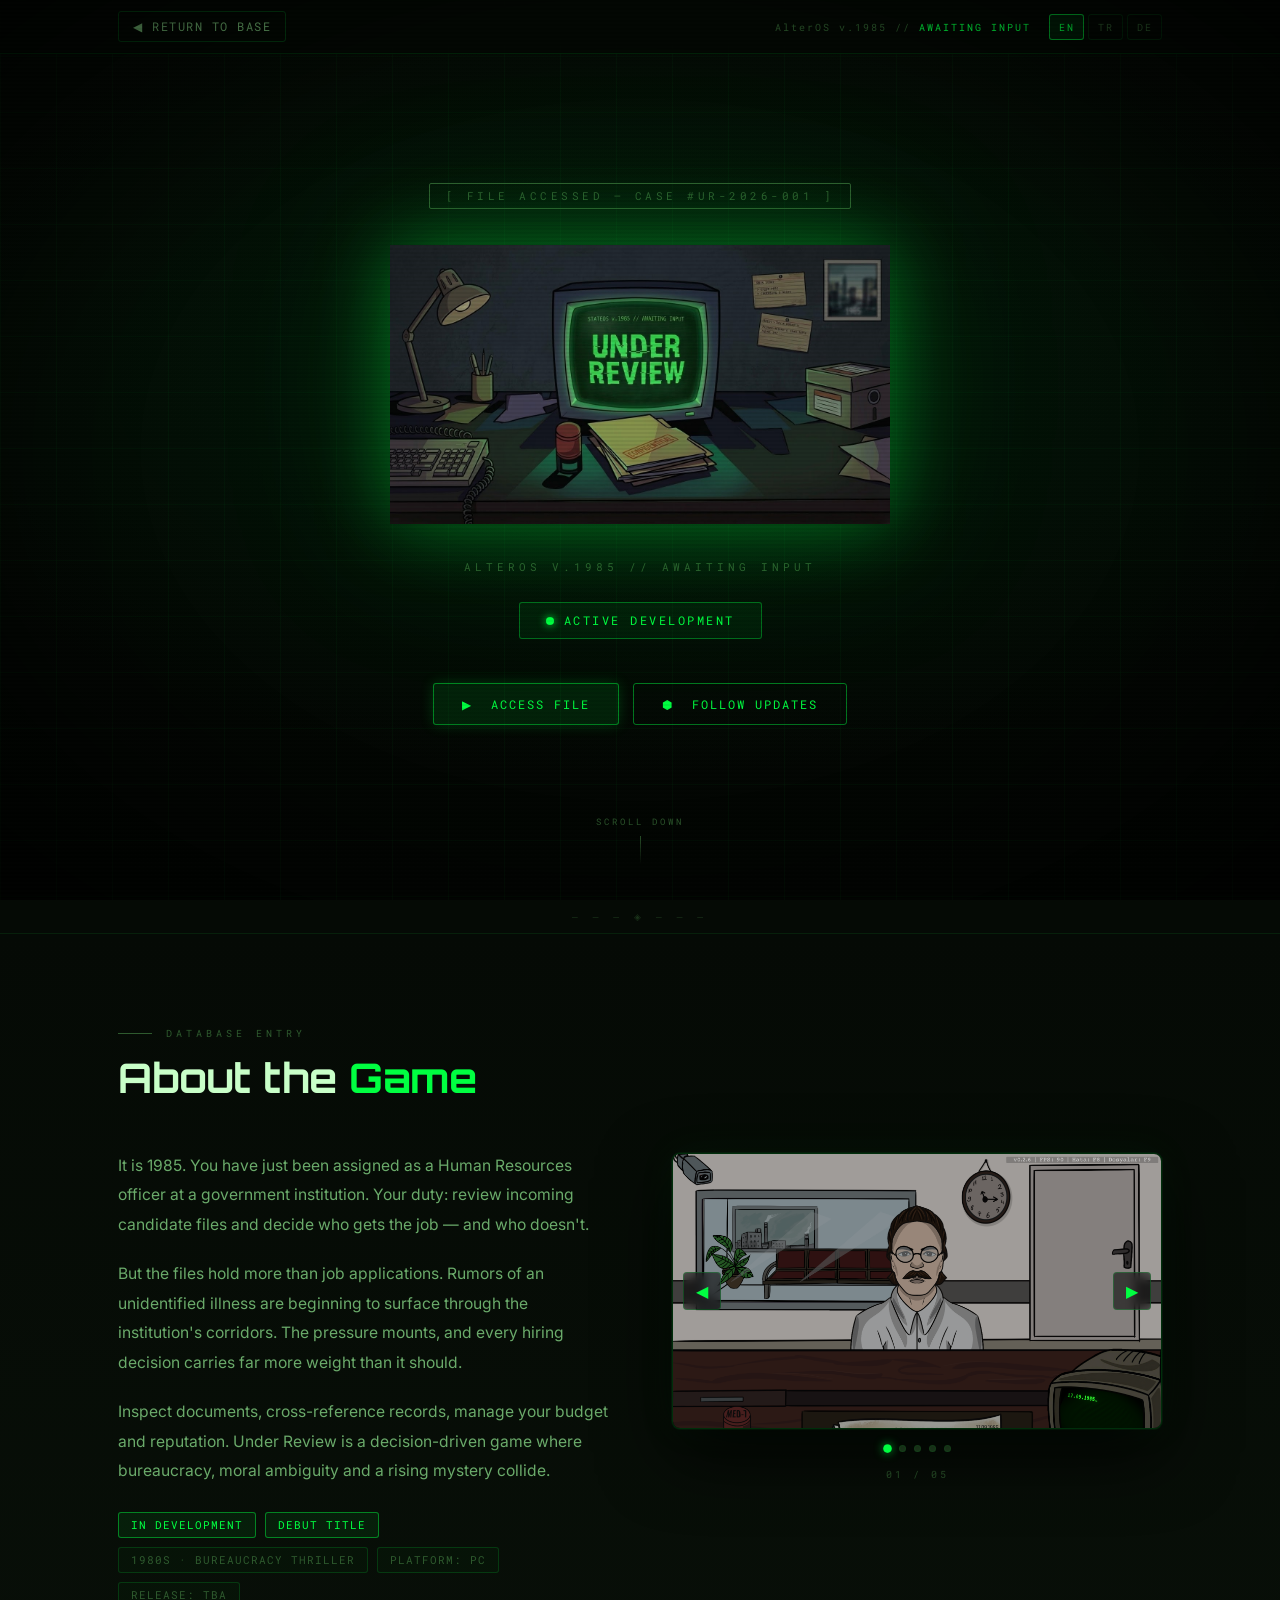
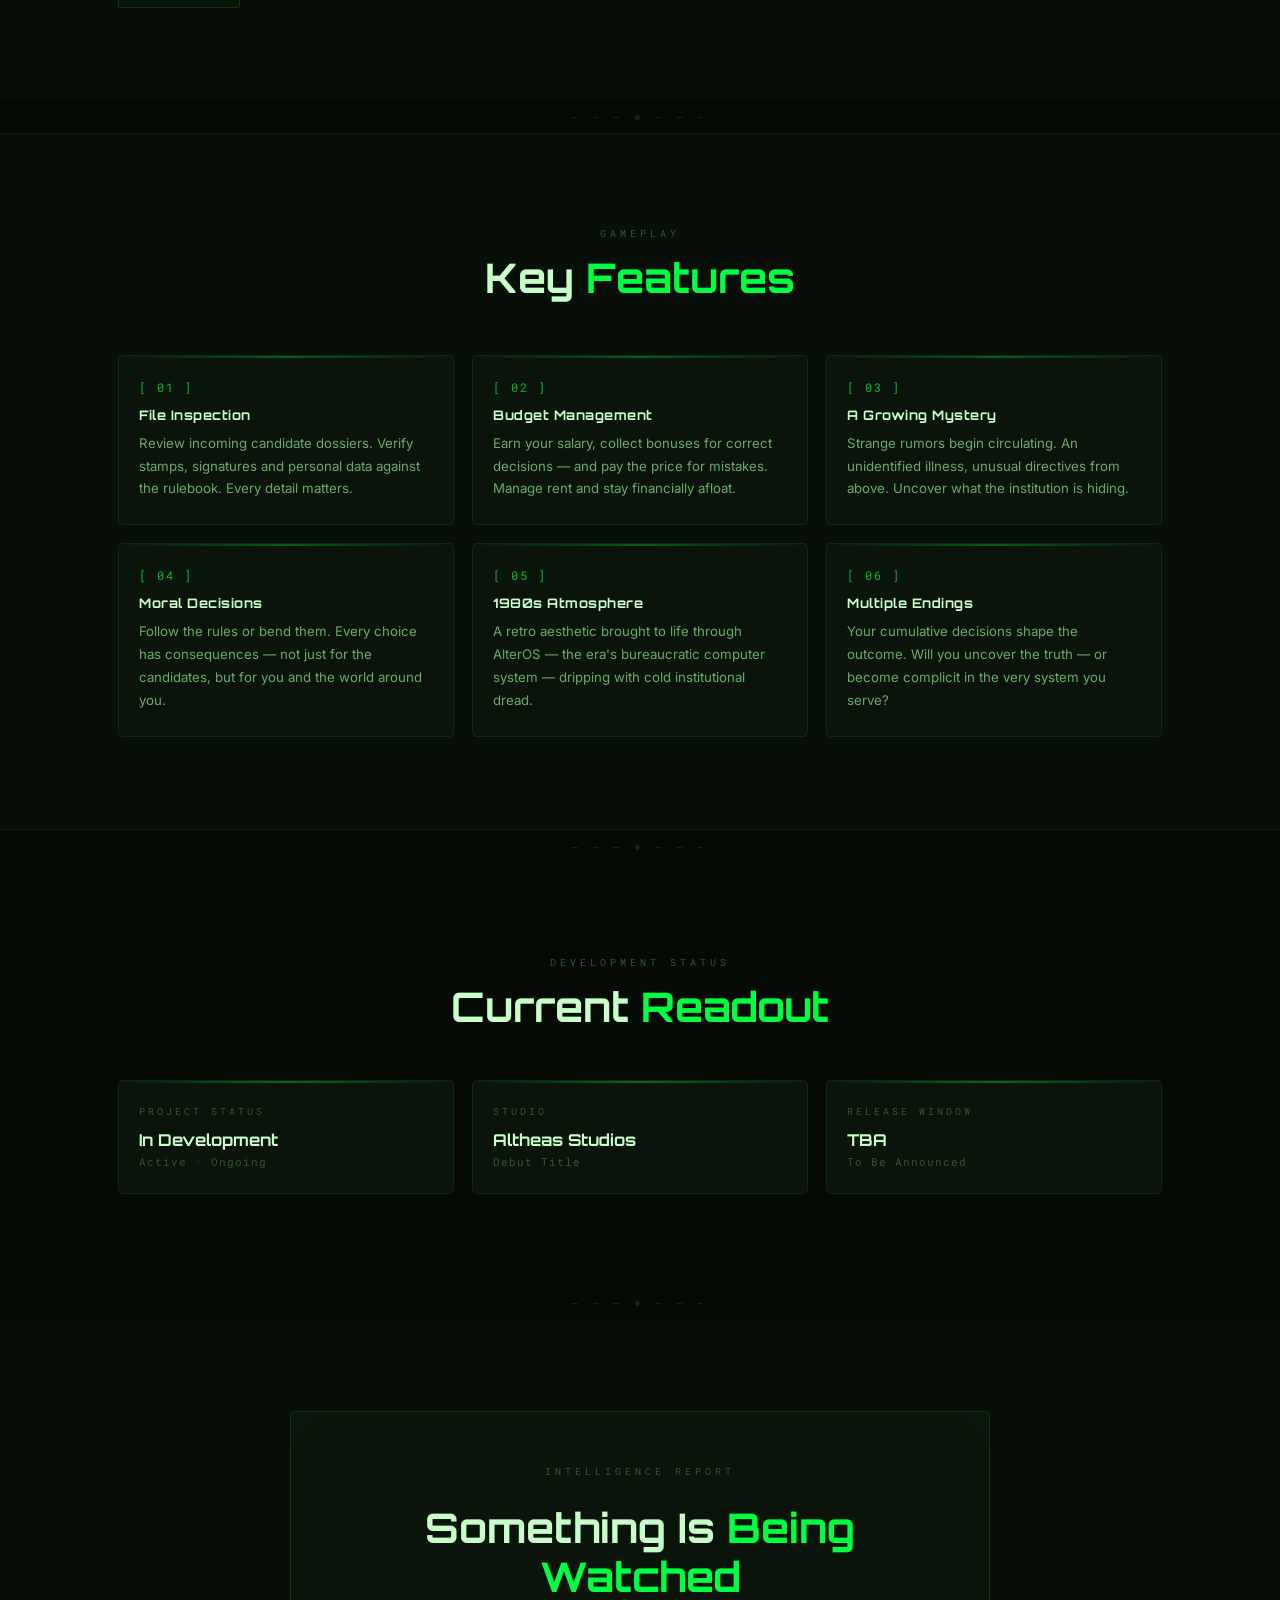
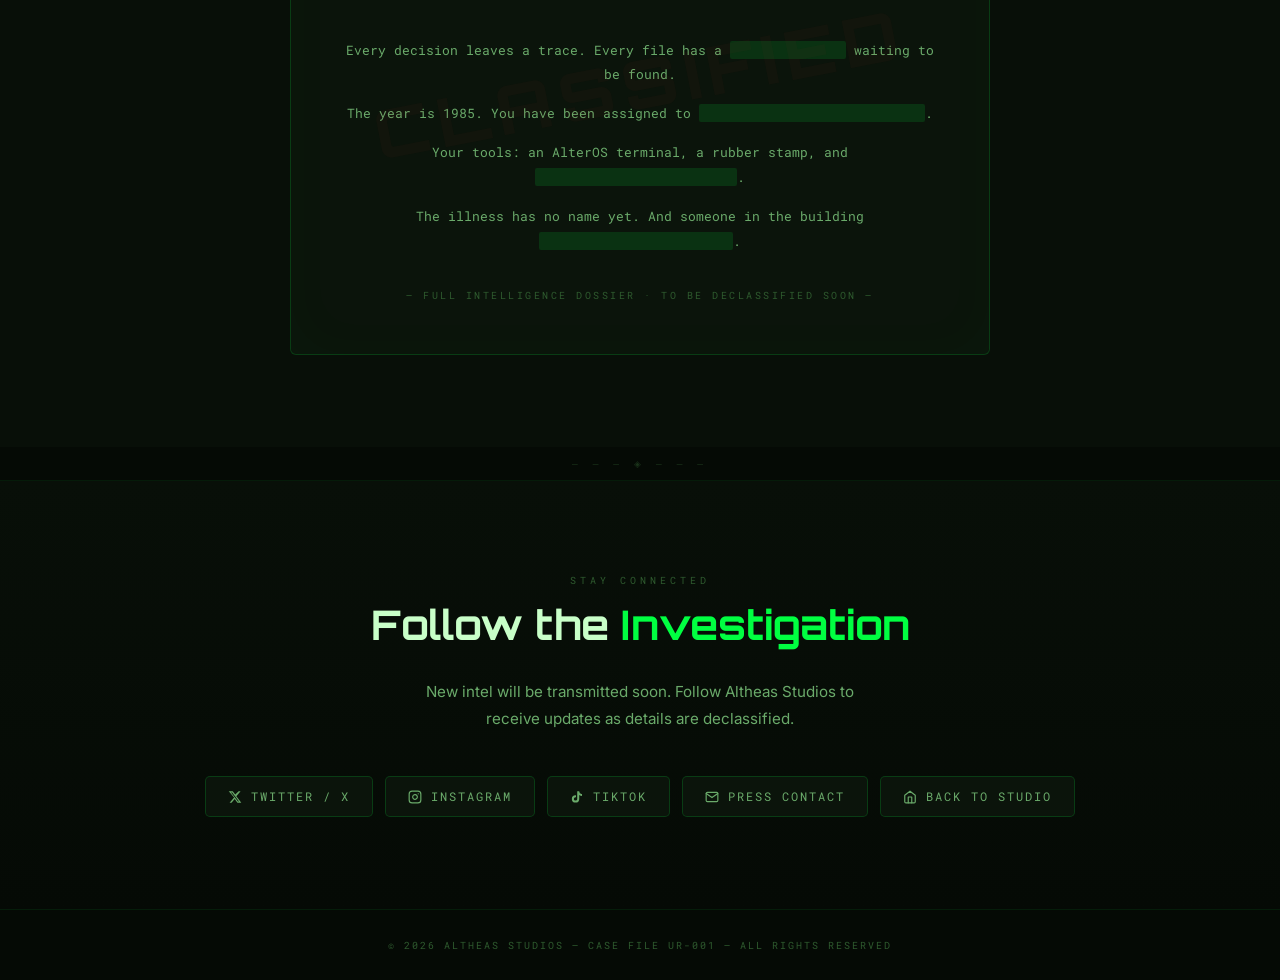
==== commit 2740a378: "fix font and language selection" ====
--- a/games/under-review.html
+++ b/games/under-review.html
@@ -7,7 +7,7 @@
   <meta name="description" content="Under Review — debut title from Altheas Studios. A 1980s bureaucratic thriller. In active development." />
   <link rel="preconnect" href="https://fonts.googleapis.com" />
   <link rel="preconnect" href="https://fonts.gstatic.com" crossorigin />
-  <link href="https://fonts.googleapis.com/css2?family=Orbitron:wght@400;600;700;900&family=Share+Tech+Mono&family=Inter:wght@300;400;500;600;700&display=swap" rel="stylesheet" />
+  <link href="https://fonts.googleapis.com/css2?family=Orbitron:wght@400;600;700;900&family=Roboto+Mono:wght@400;500&family=Inter:wght@300;400;500;600;700&display=swap" rel="stylesheet" />
   <style>
     :root {
       --green-bright: #00ff41;
@@ -22,7 +22,7 @@
       --text-bright:  #c8ffc8;
       --text-mid:     #6aaa6a;
       --text-dim:     #2e5a2e;
-      --font-mono:    'Share Tech Mono', 'Courier New', monospace;
+      --font-mono:    'Roboto Mono', 'Courier New', monospace;
       --font-heading: 'Orbitron', sans-serif;
       --font-body:    'Inter', sans-serif;
     }
@@ -213,7 +213,7 @@
       <a href="../index.html" class="back-btn" data-i18n="back_btn">&#9664; Return to Base</a>
       <div class="top-bar-right">
         <div class="top-bar-sys">
-          AlterOS v.1984 // <span class="blink" data-i18n="sys_await">AWAITING INPUT</span>
+          AlterOS v.1985 // <span class="blink" data-i18n="sys_await">AWAITING INPUT</span>
         </div>
         <div class="lang-switch">
           <button class="lang-btn active" data-lang="en">EN</button>
@@ -228,7 +228,7 @@
     <div class="hero-content">
       <div class="file-tag" data-i18n="file_tag">[ FILE ACCESSED — CASE #UR-2026-001 ]</div>
       <img src="../assets/underReviewLogo.png" alt="Under Review" class="hero-logo">
-      <div class="sys-label">AlterOS v.1984 // AWAITING INPUT</div>
+      <div class="sys-label">AlterOS v.1985 // AWAITING INPUT</div>
       <div class="hero-status">
         <span class="pulse-dot"></span>
         <span data-i18n="hero_status">ACTIVE DEVELOPMENT</span>
@@ -253,14 +253,14 @@
               <span data-i18n="about_title_main">About the</span> <span class="accent" data-i18n="about_title_accent">Game</span>
             </h2>
           </div>
-          <p data-i18n="about_p1">It is 1984. You have just been assigned as a Human Resources officer at a government institution. Your duty: review incoming candidate files and decide who gets the job — and who does not.</p>
+          <p data-i18n="about_p1">It is 1985. You have just been assigned as a Human Resources officer at a government institution. Your duty: review incoming candidate files and decide who gets the job — and who does not.</p>
           <p data-i18n="about_p2">But the files hold more than job applications. Rumors of an unidentified illness are beginning to surface through the institution's corridors. The pressure mounts, and every hiring decision carries far more weight than it should.</p>
           <p data-i18n="about_p3">Inspect documents, cross-reference records, manage your budget and reputation. Under Review is a decision-driven game where bureaucracy, moral ambiguity and a rising mystery collide.</p>
           <div class="tags">
             <span class="tag lit" data-i18n="tag_dev">In Development</span>
             <span class="tag lit" data-i18n="tag_debut">Debut Title</span>
             <span class="tag" data-i18n="tag_genre">1980s · Bureaucracy Thriller</span>
-            <span class="tag" data-i18n="tag_platform">Platform: TBA</span>
+            <span class="tag" data-i18n="tag_platform">Platform: PC</span>
             <span class="tag" data-i18n="tag_release">Release: TBA</span>
           </div>
         </div>
@@ -332,7 +332,7 @@
         <div class="sec-label centered" style="margin-bottom:26px;" data-i18n="intel_label">Intelligence Report</div>
         <h2 class="sec-title centered" style="margin-bottom:36px;"><span data-i18n="intel_title_main">Something Is</span> <span class="accent" data-i18n="intel_title_accent">Being Watched</span></h2>
         <div class="redact-line" data-i18n="redact1">Every decision leaves a trace. Every file has a <span class="redact">&#x2588;&#x2588;&#x2588;&#x2588;&#x2588;&#x2588;&#x2588;&#x2588;&#x2588;&#x2588;&#x2588;&#x2588;&#x2588;&#x2588;</span> waiting to be found.</div>
-        <div class="redact-line" data-i18n="redact2">The year is 1984. You have been assigned to <span class="redact">&#x2588;&#x2588;&#x2588;&#x2588;&#x2588;&#x2588;&#x2588;&#x2588;&#x2588;&#x2588;&#x2588;&#x2588;&#x2588;&#x2588;&#x2588;&#x2588;&#x2588;&#x2588;&#x2588;&#x2588;&#x2588;&#x2588;&#x2588;&#x2588;&#x2588;&#x2588;&#x2588;&#x2588;</span>.</div>
+        <div class="redact-line" data-i18n="redact2">The year is 1985. You have been assigned to <span class="redact">&#x2588;&#x2588;&#x2588;&#x2588;&#x2588;&#x2588;&#x2588;&#x2588;&#x2588;&#x2588;&#x2588;&#x2588;&#x2588;&#x2588;&#x2588;&#x2588;&#x2588;&#x2588;&#x2588;&#x2588;&#x2588;&#x2588;&#x2588;&#x2588;&#x2588;&#x2588;&#x2588;&#x2588;</span>.</div>
         <div class="redact-line" data-i18n="redact3">Your tools: an AlterOS terminal, a rubber stamp, and <span class="redact">&#x2588;&#x2588;&#x2588;&#x2588;&#x2588;&#x2588;&#x2588;&#x2588;&#x2588;&#x2588;&#x2588;&#x2588;&#x2588;&#x2588;&#x2588;&#x2588;&#x2588;&#x2588;&#x2588;&#x2588;&#x2588;&#x2588;&#x2588;&#x2588;&#x2588;</span>.</div>
         <div class="redact-line" data-i18n="redact4">The illness has no name yet. And someone in the building <span class="redact">&#x2588;&#x2588;&#x2588;&#x2588;&#x2588;&#x2588;&#x2588;&#x2588;&#x2588;&#x2588;&#x2588;&#x2588;&#x2588;&#x2588;&#x2588;&#x2588;&#x2588;&#x2588;&#x2588;&#x2588;&#x2588;&#x2588;&#x2588;&#x2588;</span>.</div>
         <div class="declassify-note" data-i18n="intel_footer">— Full Intelligence Dossier · To Be Declassified Soon —</div>
@@ -370,10 +370,10 @@
       file_tag:'[ FILE ACCESSED — CASE #UR-2026-001 ]',
       hero_status:'ACTIVE DEVELOPMENT',btn_access:'Access File',btn_follow:'Follow Updates',scroll_hint:'SCROLL DOWN',
       about_db_label:'Database Entry',about_title_main:'About the',about_title_accent:'Game',
-      about_p1:"It is 1984. You have just been assigned as a Human Resources officer at a government institution. Your duty: review incoming candidate files and decide who gets the job — and who doesn't.",
+      about_p1:"It is 1985. You have just been assigned as a Human Resources officer at a government institution. Your duty: review incoming candidate files and decide who gets the job — and who doesn't.",
       about_p2:"But the files hold more than job applications. Rumors of an unidentified illness are beginning to surface through the institution's corridors. The pressure mounts, and every hiring decision carries far more weight than it should.",
       about_p3:'Inspect documents, cross-reference records, manage your budget and reputation. Under Review is a decision-driven game where bureaucracy, moral ambiguity and a rising mystery collide.',
-      tag_dev:'In Development',tag_debut:'Debut Title',tag_genre:'1980s · Bureaucracy Thriller',tag_platform:'Platform: TBA',tag_release:'Release: TBA',
+      tag_dev:'In Development',tag_debut:'Debut Title',tag_genre:'1980s · Bureaucracy Thriller',tag_platform:'Platform: PC',tag_release:'Release: TBA',
       tab_jobs:'[ JOBS ]',tab_rules:'[ RULES ]',tab_calendar:'[ CALENDAR ]',tab_bank:'[ BANK ]',
       balance_lbl:'BALANCE:',end_day:'[ END DAY ]',history_title:'--- ACCOUNT HISTORY ---',
       entry_rent:'Rent',entry_bonus:'Bonus x2',entry_bonus_note:'Correct candidate archival bonus.',
@@ -391,7 +391,7 @@
       stat3_label:'Release Window',stat3_val:'TBA',stat3_sub:'To Be Announced',
       intel_label:'Intelligence Report',intel_title_main:'Something Is',intel_title_accent:'Being Watched',
       redact1:'Every decision leaves a trace. Every file has a <span class="redact">██████████████</span> waiting to be found.',
-      redact2:'The year is 1984. You have been assigned to <span class="redact">████████████████████████████</span>.',
+      redact2:'The year is 1985. You have been assigned to <span class="redact">████████████████████████████</span>.',
       redact3:'Your tools: an AlterOS terminal, a rubber stamp, and <span class="redact">█████████████████████████</span>.',
       redact4:'The illness has no name yet. And someone in the building <span class="redact">████████████████████████</span>.',
       intel_footer:'— Full Intelligence Dossier · To Be Declassified Soon —',
@@ -404,10 +404,10 @@
       file_tag:'[ DOSYAYA ERİŞİLDİ — VAKA #UR-2026-001 ]',
       hero_status:'AKTİF GELİŞTİRME',btn_access:'Dosyaya Eriş',btn_follow:'Takip Et',scroll_hint:'AŞAĞI KAYDIR',
       about_db_label:'Veritabanı Girişi',about_title_main:'Oyun',about_title_accent:'Hakkında',
-      about_p1:'1984 yılı. Bir devlet kurumunda İnsan Kaynakları memuru olarak göreve yeni başladınız. Göreviniz: gelen aday dosyalarını incelemek ve kimin işe alınacağına — kimin alınmayacağına — karar vermek.',
+      about_p1:'1985 yılı. Bir devlet kurumunda İnsan Kaynakları memuru olarak göreve yeni başladınız. Göreviniz: gelen aday dosyalarını incelemek ve kimin işe alınacağına — kimin alınmayacağına — karar vermek.',
       about_p2:"Ancak dosyalar basit iş başvurularından çok daha fazlasını barındırıyor. Kimliği henüz belirsiz bir hastalığa dair duyumlar kurumun koridorlarında yayılmaya başlıyor. Baskı artıyor ve her işe alım kararı olması gerekenden çok daha fazla anlam taşıyor.",
       about_p3:'Belgeleri inceleyin, kayıtları çapraz kontrol edin, bütçenizi ve itibarınızı yönetin. Under Review; bürokrasinin, ahlaki belirsizliğin ve büyüyen bir gizemin çarpıştığı karar odaklı bir oyundur.',
-      tag_dev:'Geliştiriliyor',tag_debut:'İlk Oyun',tag_genre:'1980ler · Bürokrasi Gizemi',tag_platform:'Platform: TBA',tag_release:'Çıkış: TBA',
+      tag_dev:'Geliştiriliyor',tag_debut:'İlk Oyun',tag_genre:'1980ler · Bürokrasi Gizemi',tag_platform:'Platform: PC',tag_release:'Çıkış: TBA',
       tab_jobs:'[ İŞLER ]',tab_rules:'[ KURALLAR ]',tab_calendar:'[ TAKVİM ]',tab_bank:'[ BANKA ]',
       balance_lbl:'BAKİYE:',end_day:'[ GÜNÜ BİTİR ]',history_title:'--- HESAP GEÇMİŞİ ---',
       entry_rent:'Kira',entry_bonus:'Prim x2',entry_bonus_note:'Doğru aday arşivleme primi.',
@@ -425,7 +425,7 @@
       stat3_label:'Çıkış Tarihi',stat3_val:'TBA',stat3_sub:'Duyurulacak',
       intel_label:'İstihbarat Raporu',intel_title_main:'Bir Şeyler',intel_title_accent:'Gözetleniyor',
       redact1:'Her karar bir iz bırakır. Her dosyanın bulunmayı bekleyen bir <span class="redact">██████████████</span> var.',
-      redact2:'Yıl 1984. Bir devlet kurumunda <span class="redact">████████████████████████████</span> olarak görevlendirildiniz.',
+      redact2:'Yıl 1985. Bir devlet kurumunda <span class="redact">████████████████████████████</span> olarak görevlendirildiniz.',
       redact3:'Araçlarınız: bir AlterOS terminali, bir kaşe ve <span class="redact">█████████████████████████</span>.',
       redact4:'Hastalığın henüz bir adı yok. Ve binada biri <span class="redact">████████████████████████</span>.',
       intel_footer:'— Tam İstihbarat Dosyası · Yakında Gizlilikten Çıkarılacak —',
@@ -438,10 +438,10 @@
       file_tag:'[ DATEI GEÖFFNET — FALL #UR-2026-001 ]',
       hero_status:'IN AKTIVER ENTWICKLUNG',btn_access:'Datei Öffnen',btn_follow:'Updates Folgen',scroll_hint:'NACH UNTEN',
       about_db_label:'Datenbankeintrag',about_title_main:'Über das',about_title_accent:'Spiel',
-      about_p1:'1984. Sie wurden als HR-Beamter bei einer Regierungsbehörde eingesetzt. Ihre Aufgabe: eingehende Bewerberdossiers prüfen und entscheiden, wer eingestellt wird — und wer nicht.',
+      about_p1:'1985. Sie wurden als HR-Beamter bei einer Regierungsbehörde eingesetzt. Ihre Aufgabe: eingehende Bewerberdossiers prüfen und entscheiden, wer eingestellt wird — und wer nicht.',
       about_p2:'Doch die Akten verbergen mehr als Bewerbungen. Gerüchte über eine unbekannte Krankheit beginnen durch die Korridore der Behörde zu wabern. Der Druck steigt, und jede Einstellungsentscheidung trägt weit mehr Gewicht als sie sollte.',
       about_p3:'Dokumente prüfen, Akten abgleichen, Budget und Ruf verwalten. Under Review ist ein entscheidungsgetriebenes Spiel, in dem Bürokratie, moralische Ambiguität und ein wachsendes Mysterium aufeinanderprallen.',
-      tag_dev:'In Entwicklung',tag_debut:'Debut-Titel',tag_genre:'1980er · Bürokratie-Thriller',tag_platform:'Plattform: TBA',tag_release:'Release: TBA',
+      tag_dev:'In Entwicklung',tag_debut:'Debut-Titel',tag_genre:'1980er · Bürokratie-Thriller',tag_platform:'Plattform: PC',tag_release:'Release: TBA',
       tab_jobs:'[ JOBS ]',tab_rules:'[ REGELN ]',tab_calendar:'[ KALENDER ]',tab_bank:'[ BANK ]',
       balance_lbl:'GUTHABEN:',end_day:'[ TAG BEENDEN ]',history_title:'--- KONTOHISTORIE ---',
       entry_rent:'Miete',entry_bonus:'Bonus x2',entry_bonus_note:'Korrekte Kandidatenarchivierung.',
@@ -459,7 +459,7 @@
       stat3_label:'Release-Fenster',stat3_val:'TBA',stat3_sub:'Wird Bekannt Gegeben',
       intel_label:'Geheimdienstbericht',intel_title_main:'Etwas Wird',intel_title_accent:'Beobachtet',
       redact1:'Jede Entscheidung hinterlässt Spuren. Jede Akte hat ein <span class="redact">██████████████</span>, das darauf wartet, gefunden zu werden.',
-      redact2:'Das Jahr ist 1984. Sie wurden <span class="redact">████████████████████████████</span> zugewiesen.',
+      redact2:'Das Jahr ist 1985. Sie wurden <span class="redact">████████████████████████████</span> zugewiesen.',
       redact3:'Ihre Werkzeuge: ein AlterOS-Terminal, ein Stempel und <span class="redact">█████████████████████████</span>.',
       redact4:'Die Krankheit hat noch keinen Namen. Und jemand im Gebäude <span class="redact">████████████████████████</span>.',
       intel_footer:'— Vollständiges Geheimdienstdossier · Demnächst Freigegeben —',
@@ -479,12 +479,14 @@
       if (t[key] !== undefined) el.innerHTML = t[key];
     });
     document.documentElement.lang = lang;
+    localStorage.setItem('ur_lang', lang);
     document.querySelectorAll('.lang-btn').forEach(b => b.classList.toggle('active', b.dataset.lang === lang));
   }
   document.addEventListener('DOMContentLoaded', () => {
     document.querySelectorAll('.lang-btn').forEach(btn => btn.addEventListener('click', () => applyLang(btn.dataset.lang)));
     const bl = navigator.language.slice(0,2).toLowerCase();
-    applyLang(['tr','de'].includes(bl) ? bl : 'en');
+    const saved = localStorage.getItem('ur_lang');
+    applyLang(saved || (['tr','de'].includes(bl) ? bl : 'en'));
 
     // Carousel
     const track   = document.getElementById('carouselTrack');
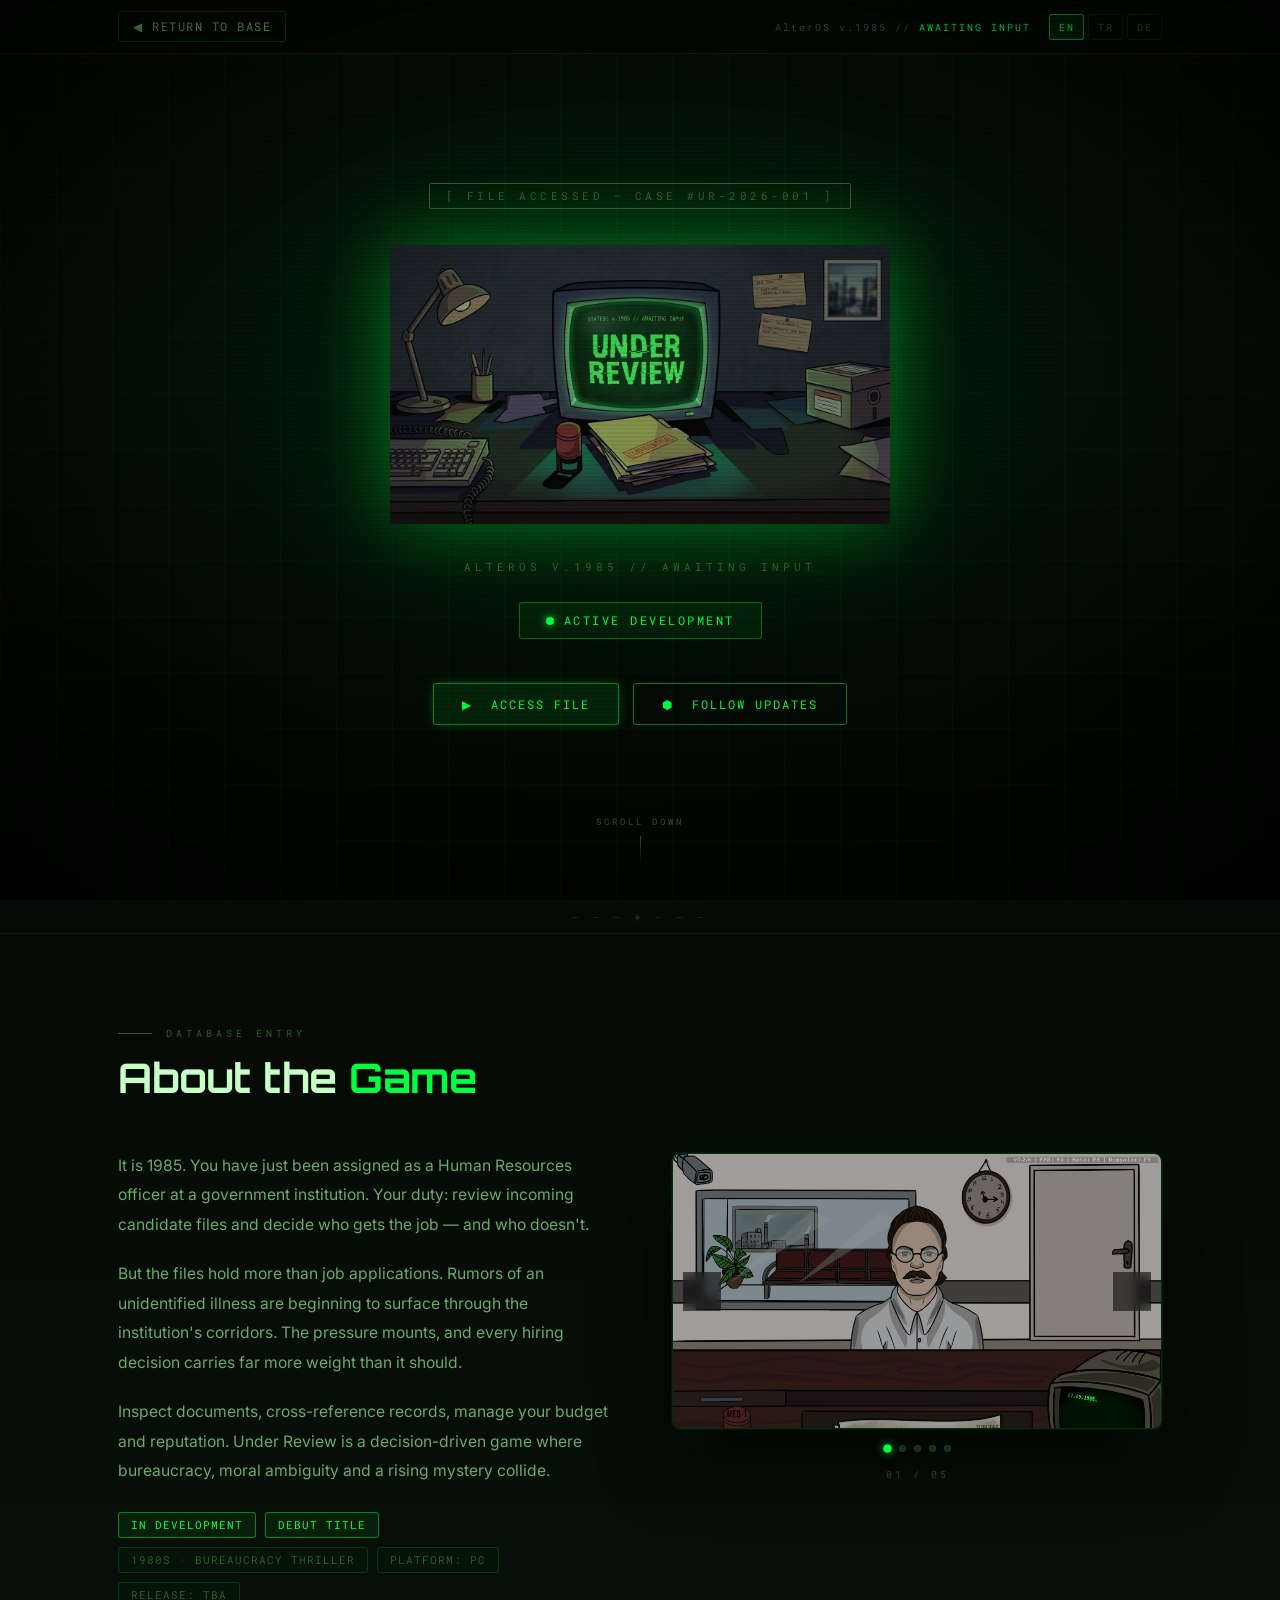
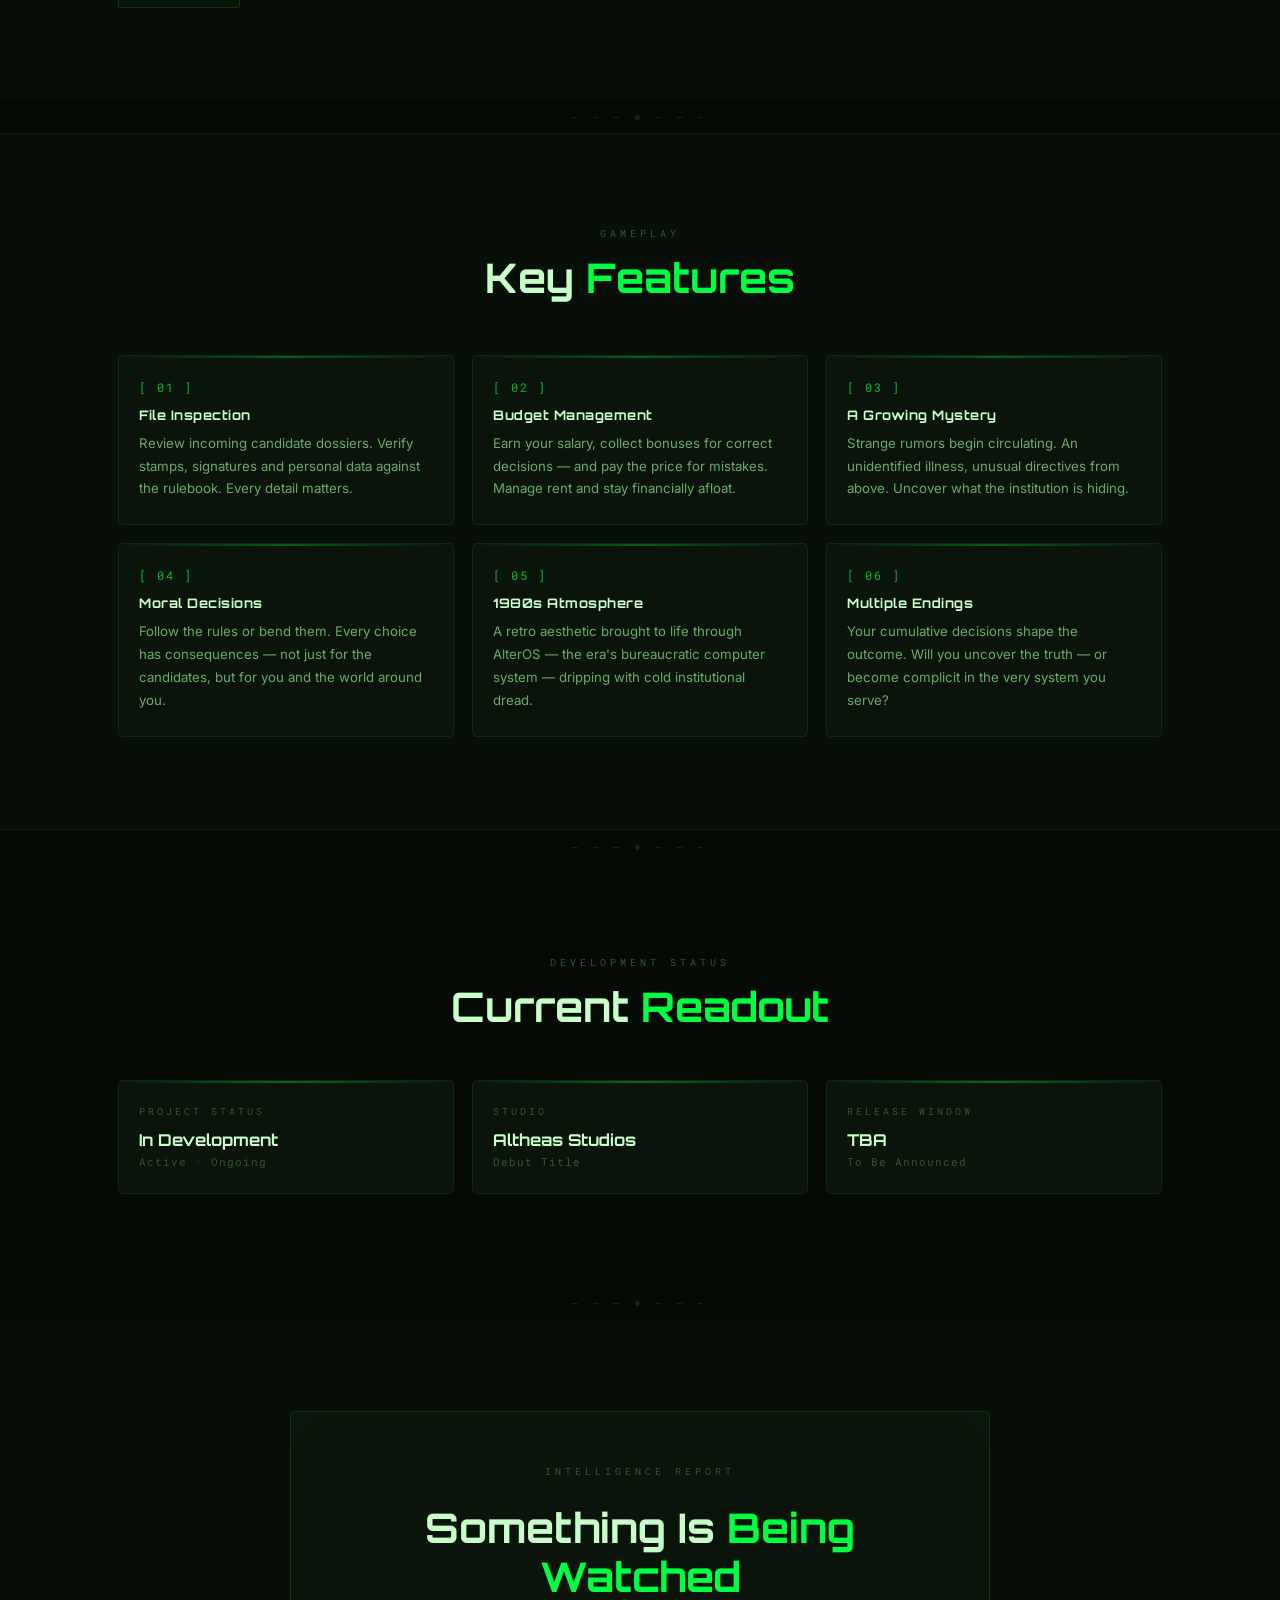
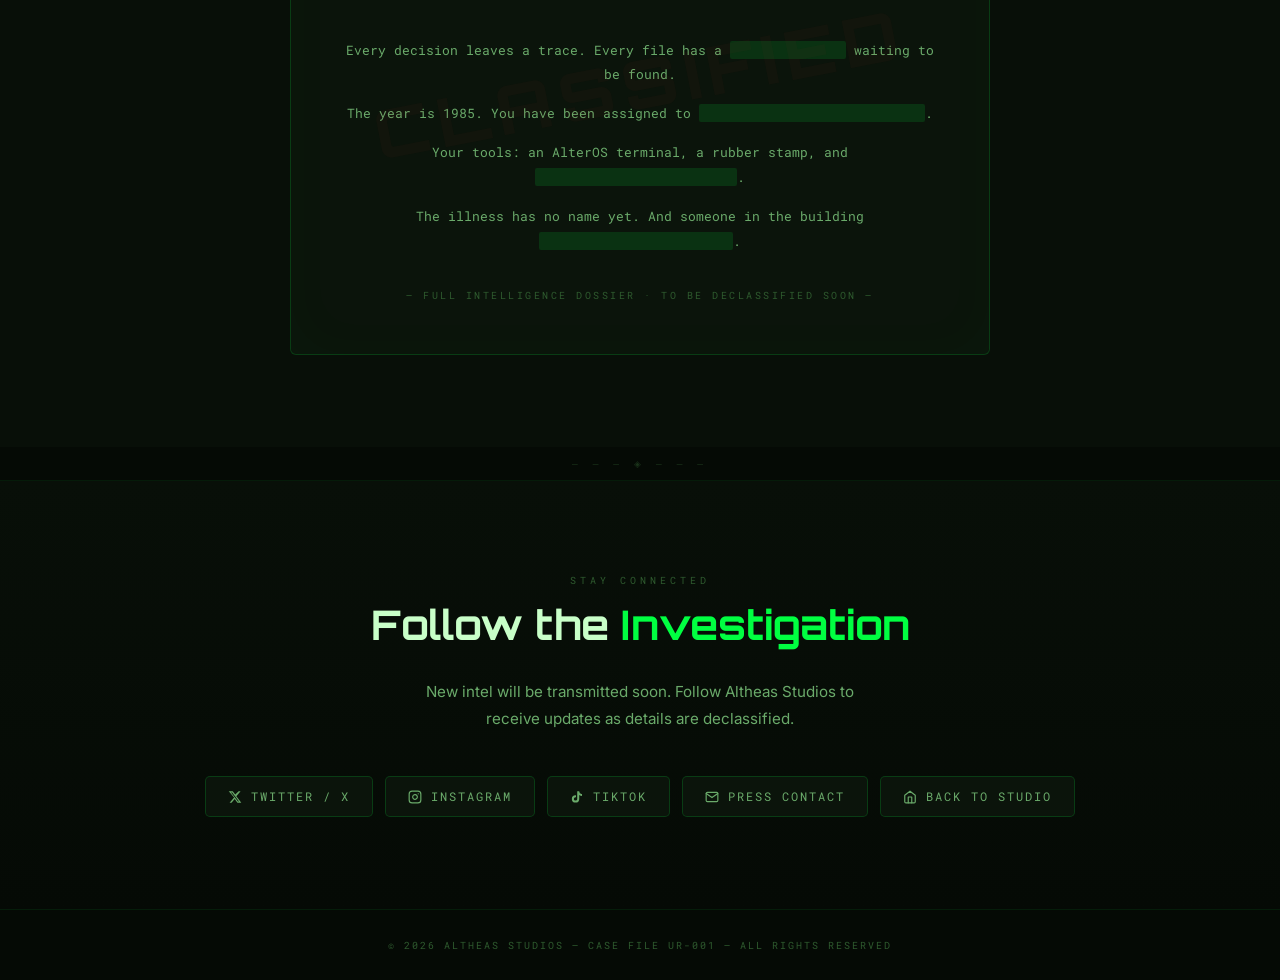
==== commit bb2da3e4: "under review fav icon" ====
--- a/games/under-review.html
+++ b/games/under-review.html
@@ -3,6 +3,7 @@
 <head>
   <meta charset="UTF-8" />
   <meta name="viewport" content="width=device-width, initial-scale=1.0" />
+  <link rel="icon" type="image/png" href="../assets/logo.png" />
   <title>Under Review — Altheas Studios</title>
   <meta name="description" content="Under Review — debut title from Altheas Studios. A 1980s bureaucratic thriller. In active development." />
   <link rel="preconnect" href="https://fonts.googleapis.com" />
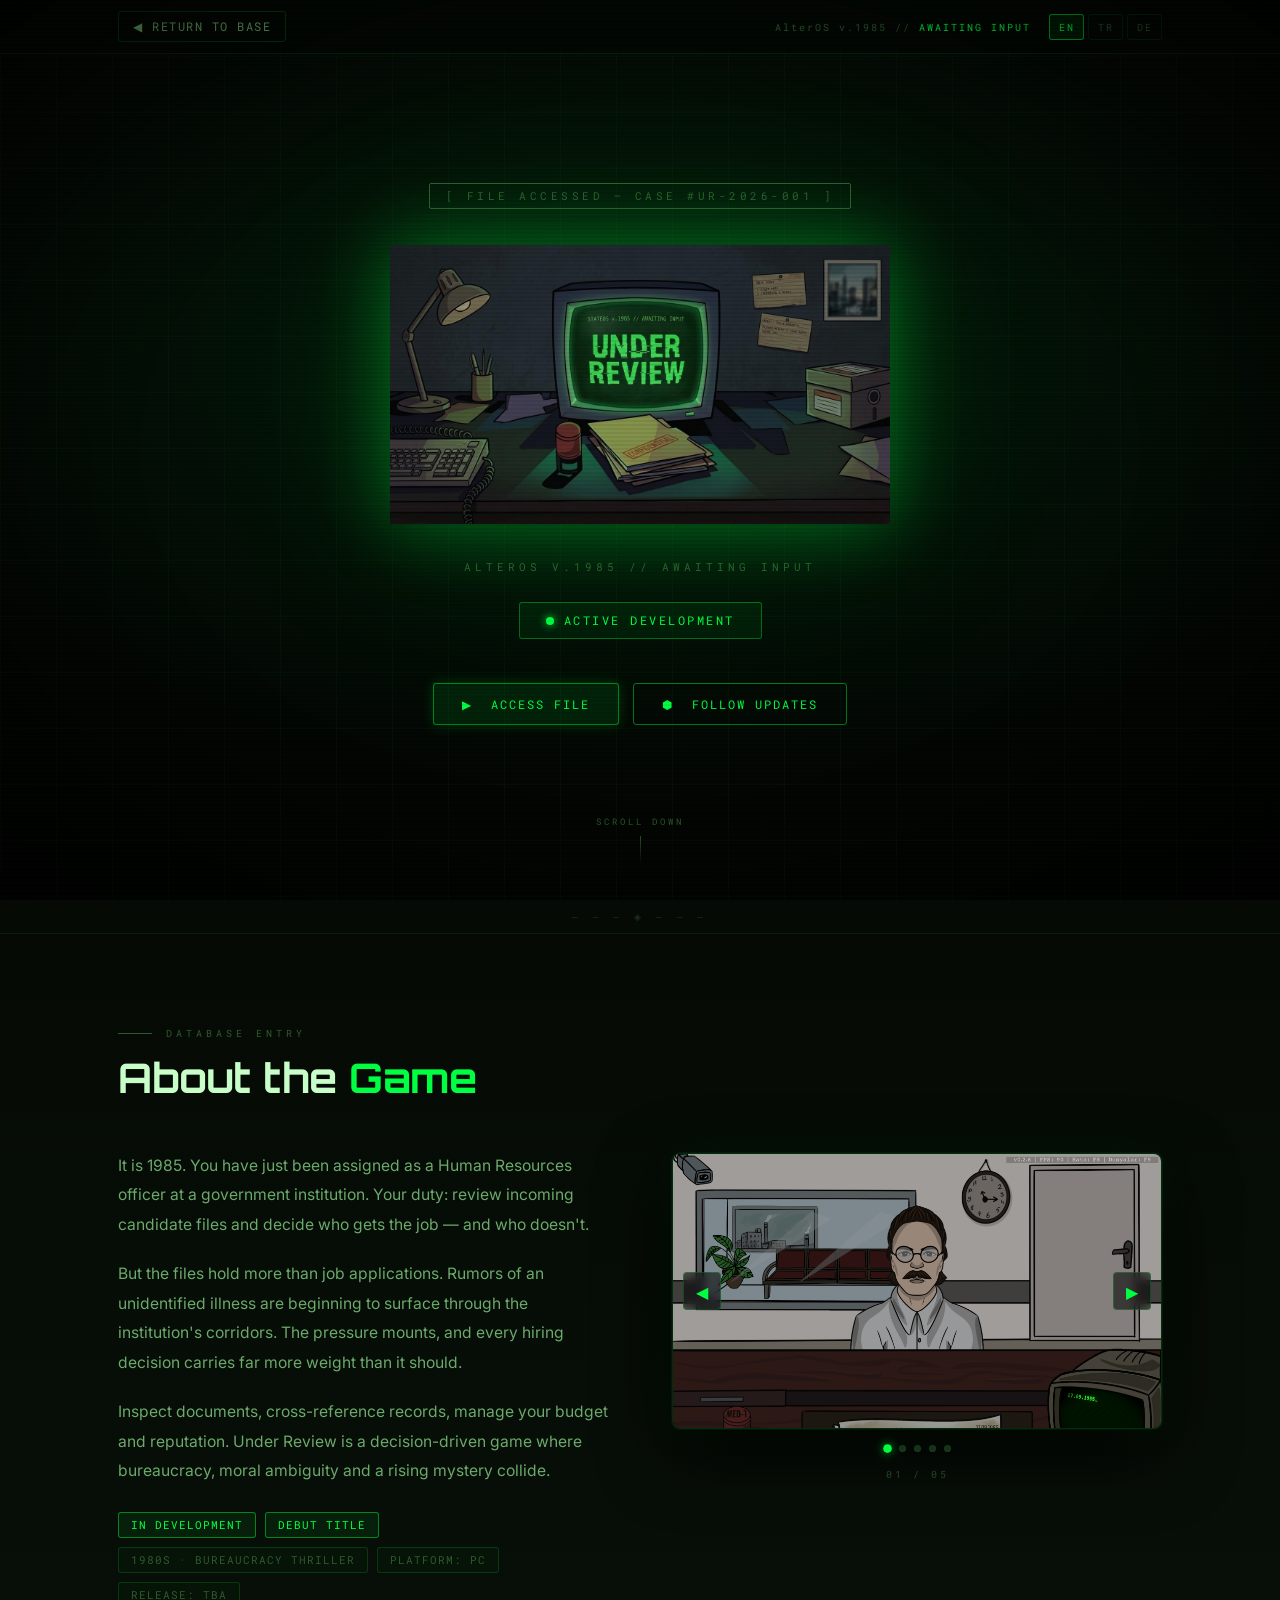
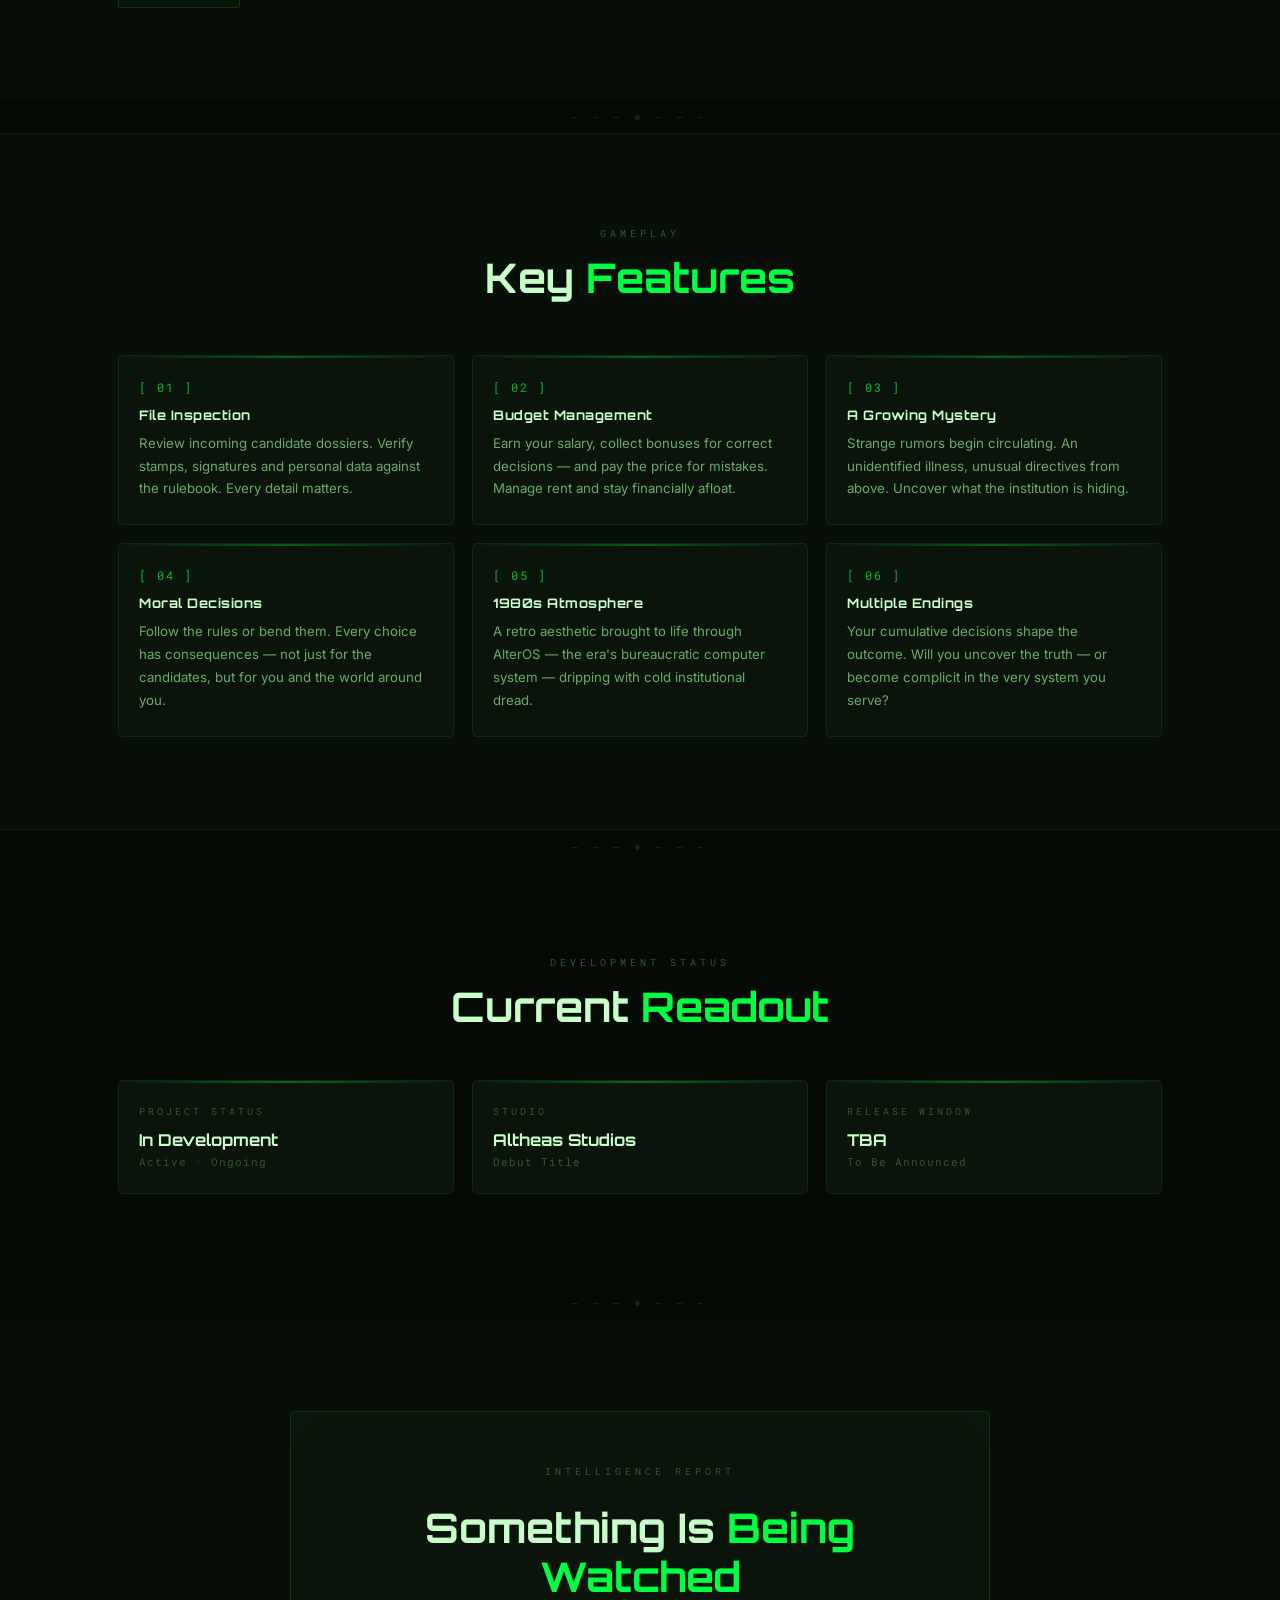
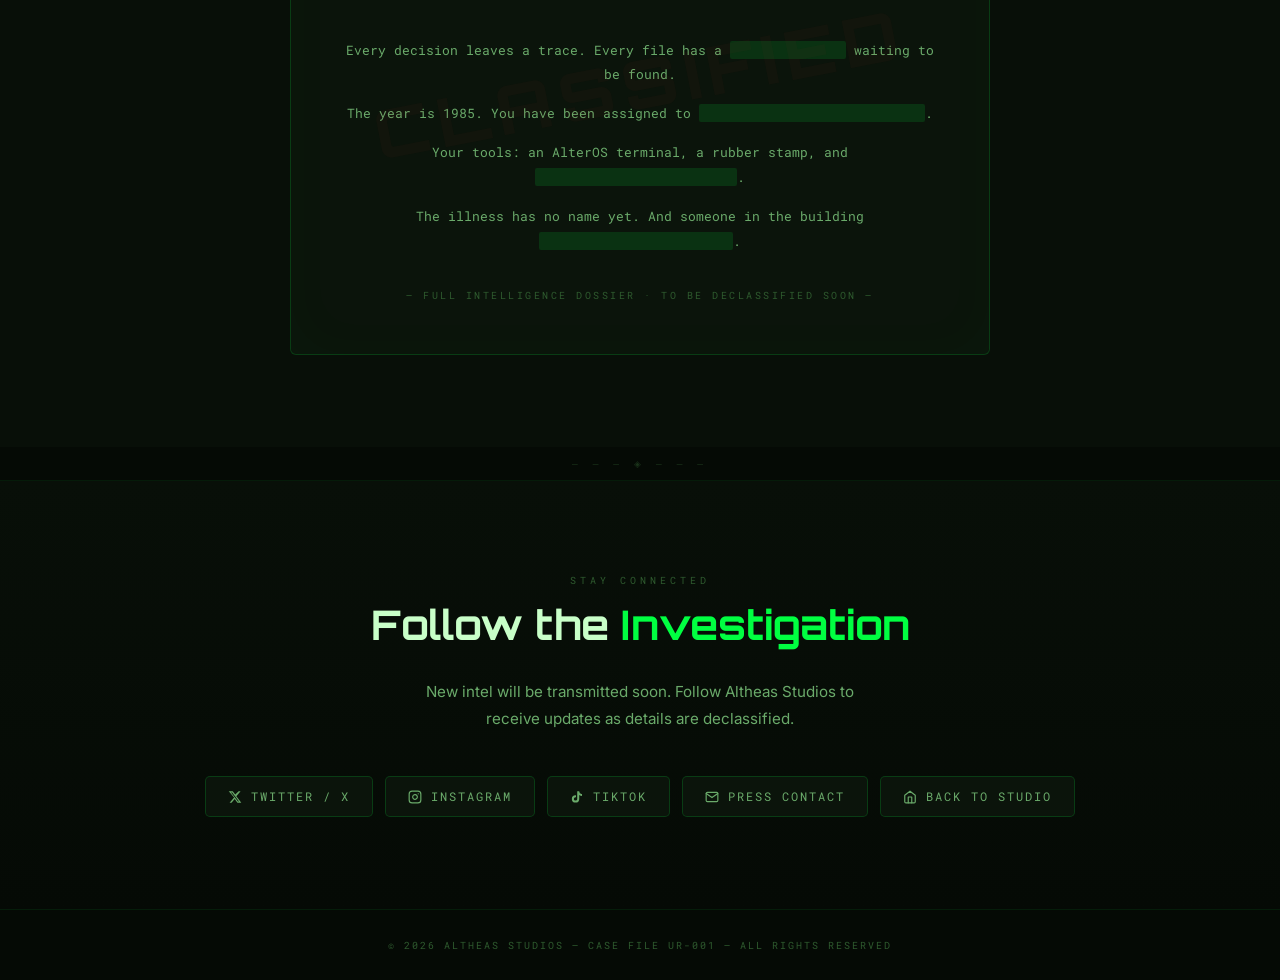
==== commit 4c497277: "Update logos and links" ====
--- a/games/under-review.html
+++ b/games/under-review.html
@@ -349,9 +349,9 @@
       <h2 class="sec-title centered"><span data-i18n="follow_title_main">Follow the</span> <span class="accent" data-i18n="follow_title_accent">Investigation</span></h2>
       <p class="follow-desc" data-i18n="follow_desc">New intel will be transmitted soon. Follow Altheas Studios to receive updates as details are declassified.</p>
       <div class="social-links">
-        <a href="https://x.com/altheasstudio" target="_blank" rel="noopener noreferrer" class="social-link"><svg width="14" height="14" viewBox="0 0 24 24" fill="currentColor" aria-hidden="true"><path d="M18.244 2.25h3.308l-7.227 8.26 8.502 11.24H16.17l-4.714-6.231-5.401 6.231H2.746l7.73-8.835L1.254 2.25H8.08l4.259 5.632L18.244 2.25zM17.1 19.77h1.833L7.084 4.126H5.117L17.1 19.77z"/></svg>Twitter / X</a>
-        <a href="https://www.instagram.com/altheasstudios" target="_blank" rel="noopener noreferrer" class="social-link"><svg width="14" height="14" viewBox="0 0 24 24" fill="none" stroke="currentColor" stroke-width="2" stroke-linecap="round" stroke-linejoin="round" aria-hidden="true"><rect x="2" y="2" width="20" height="20" rx="5" ry="5"/><path d="M16 11.37A4 4 0 1 1 12.63 8 4 4 0 0 1 16 11.37z"/><line x1="17.5" y1="6.5" x2="17.51" y2="6.5"/></svg>Instagram</a>
-        <a href="https://www.tiktok.com/@altheasstudios" target="_blank" rel="noopener noreferrer" class="social-link"><svg width="14" height="14" viewBox="0 0 24 24" fill="currentColor" aria-hidden="true"><path d="M19.59 6.69a4.83 4.83 0 0 1-3.77-4.25V2h-3.45v13.67a2.89 2.89 0 0 1-2.88 2.5 2.89 2.89 0 0 1-2.89-2.89 2.89 2.89 0 0 1 2.89-2.89c.28 0 .54.04.79.1V9.01a6.27 6.27 0 0 0-.79-.05 6.34 6.34 0 0 0-6.34 6.34 6.34 6.34 0 0 0 6.34 6.34 6.34 6.34 0 0 0 6.33-6.34V8.69a8.18 8.18 0 0 0 4.78 1.53V6.77a4.85 4.85 0 0 1-1.01-.08z"/></svg>TikTok</a>
+        <a href="https://x.com/UnderReviewGame" target="_blank" rel="noopener noreferrer" class="social-link"><svg width="14" height="14" viewBox="0 0 24 24" fill="currentColor" aria-hidden="true"><path d="M18.244 2.25h3.308l-7.227 8.26 8.502 11.24H16.17l-4.714-6.231-5.401 6.231H2.746l7.73-8.835L1.254 2.25H8.08l4.259 5.632L18.244 2.25zM17.1 19.77h1.833L7.084 4.126H5.117L17.1 19.77z"/></svg>Twitter / X</a>
+        <a href="https://www.instagram.com/underreviewgame/" target="_blank" rel="noopener noreferrer" class="social-link"><svg width="14" height="14" viewBox="0 0 24 24" fill="none" stroke="currentColor" stroke-width="2" stroke-linecap="round" stroke-linejoin="round" aria-hidden="true"><rect x="2" y="2" width="20" height="20" rx="5" ry="5"/><path d="M16 11.37A4 4 0 1 1 12.63 8 4 4 0 0 1 16 11.37z"/><line x1="17.5" y1="6.5" x2="17.51" y2="6.5"/></svg>Instagram</a>
+        <a href="https://www.tiktok.com/@underreviewgame" target="_blank" rel="noopener noreferrer" class="social-link"><svg width="14" height="14" viewBox="0 0 24 24" fill="currentColor" aria-hidden="true"><path d="M19.59 6.69a4.83 4.83 0 0 1-3.77-4.25V2h-3.45v13.67a2.89 2.89 0 0 1-2.88 2.5 2.89 2.89 0 0 1-2.89-2.89 2.89 2.89 0 0 1 2.89-2.89c.28 0 .54.04.79.1V9.01a6.27 6.27 0 0 0-.79-.05 6.34 6.34 0 0 0-6.34 6.34 6.34 6.34 0 0 0 6.34 6.34 6.34 6.34 0 0 0 6.33-6.34V8.69a8.18 8.18 0 0 0 4.78 1.53V6.77a4.85 4.85 0 0 1-1.01-.08z"/></svg>TikTok</a>
         <a href="mailto:press@altheasstudios.com" class="social-link"><svg width="14" height="14" viewBox="0 0 24 24" fill="none" stroke="currentColor" stroke-width="2" stroke-linecap="round" stroke-linejoin="round" aria-hidden="true"><path d="M4 4h16c1.1 0 2 .9 2 2v12c0 1.1-.9 2-2 2H4c-1.1 0-2-.9-2-2V6c0-1.1.9-2 2-2z"/><polyline points="22,6 12,13 2,6"/></svg><span data-i18n="social_press">Press Contact</span></a>
         <a href="../index.html" class="social-link"><svg width="14" height="14" viewBox="0 0 24 24" fill="none" stroke="currentColor" stroke-width="2" stroke-linecap="round" stroke-linejoin="round" aria-hidden="true"><path d="M3 9l9-7 9 7v11a2 2 0 0 1-2 2H5a2 2 0 0 1-2-2z"/><polyline points="9 22 9 12 15 12 15 22"/></svg><span data-i18n="social_back">Back to Studio</span></a>
       </div>
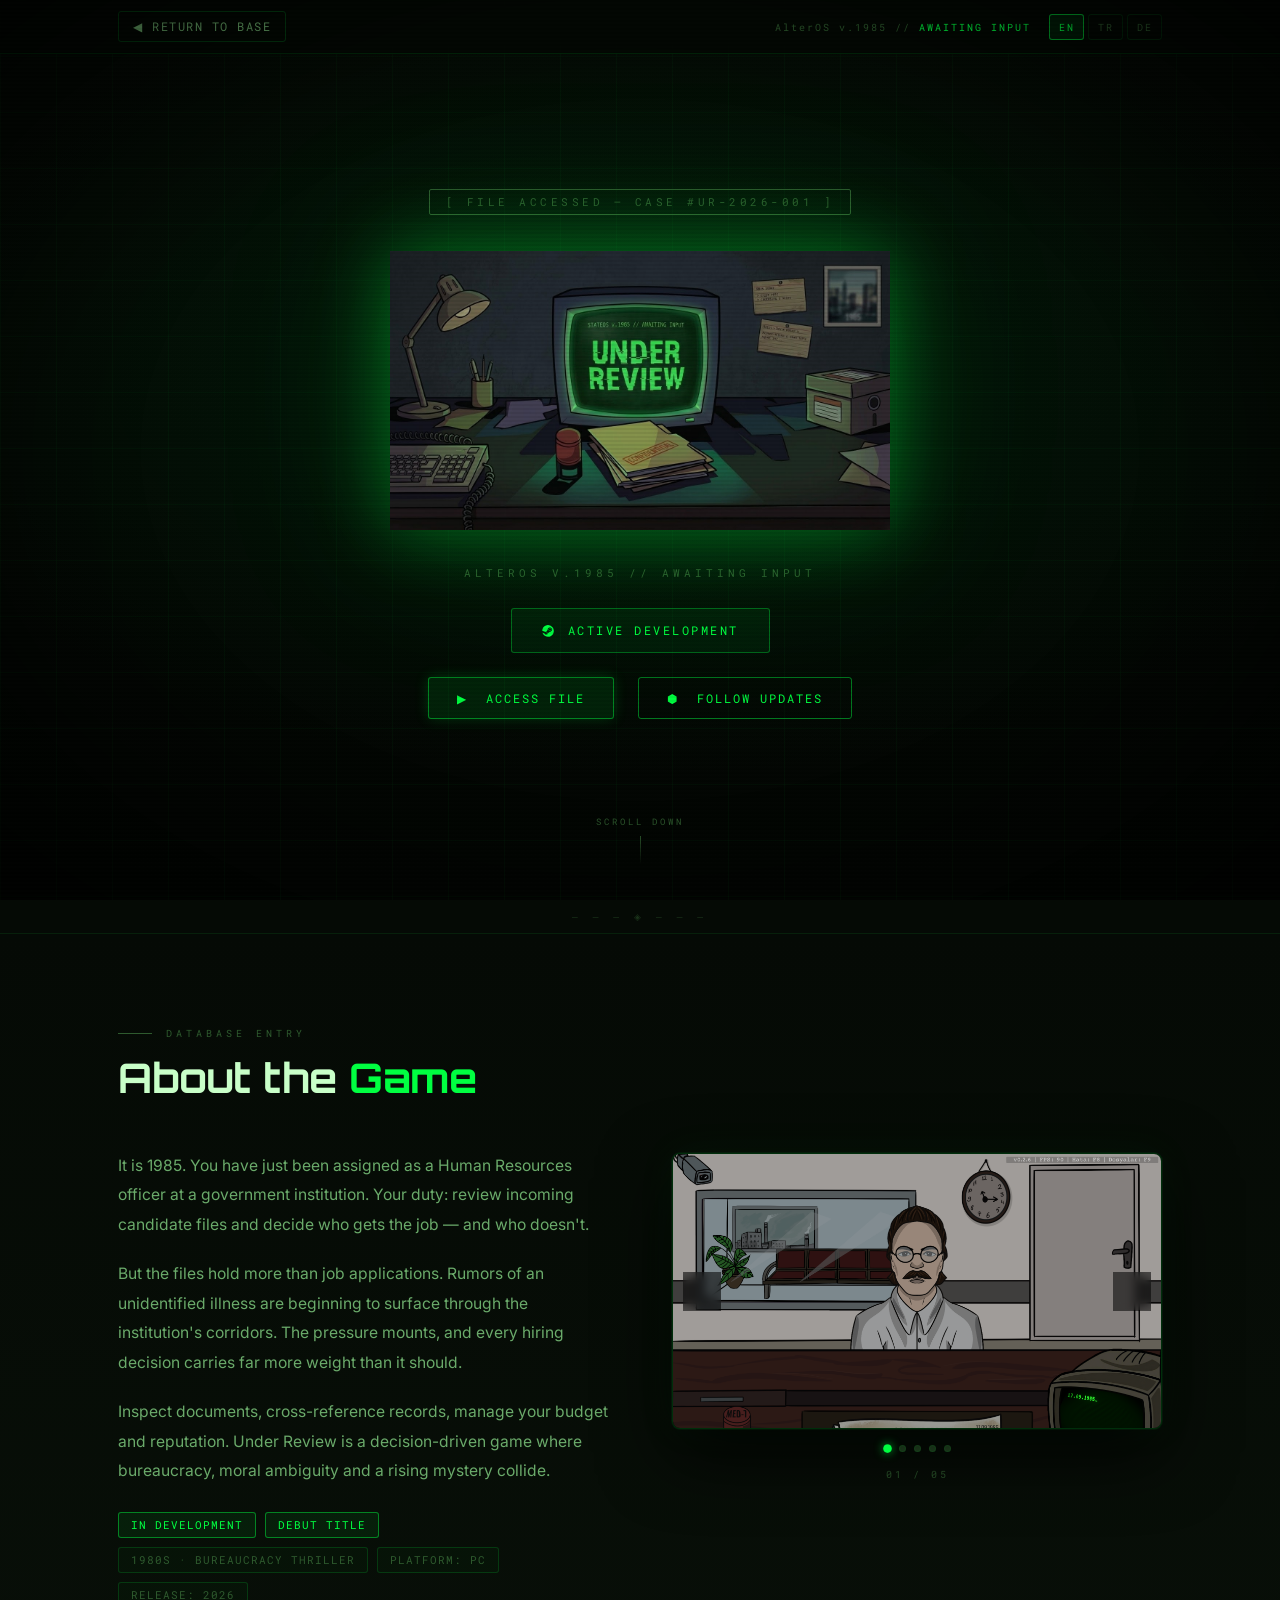
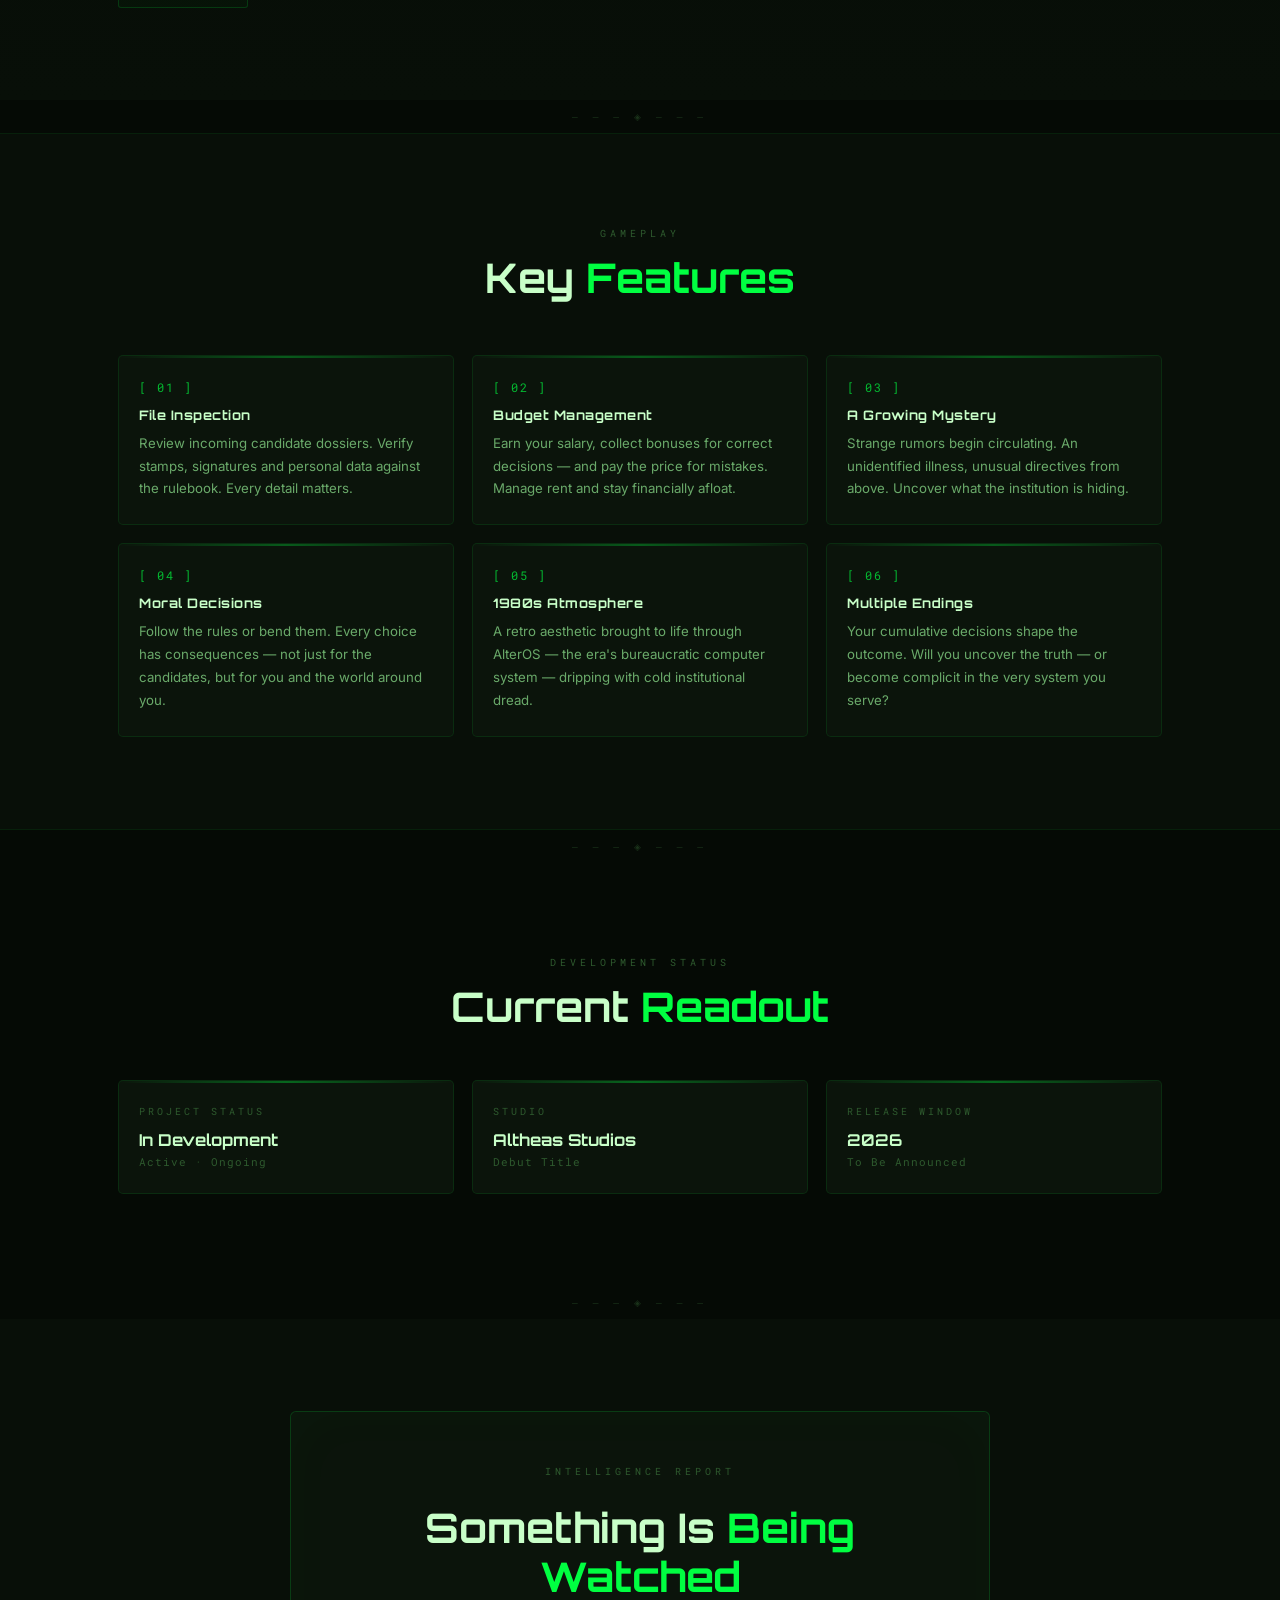
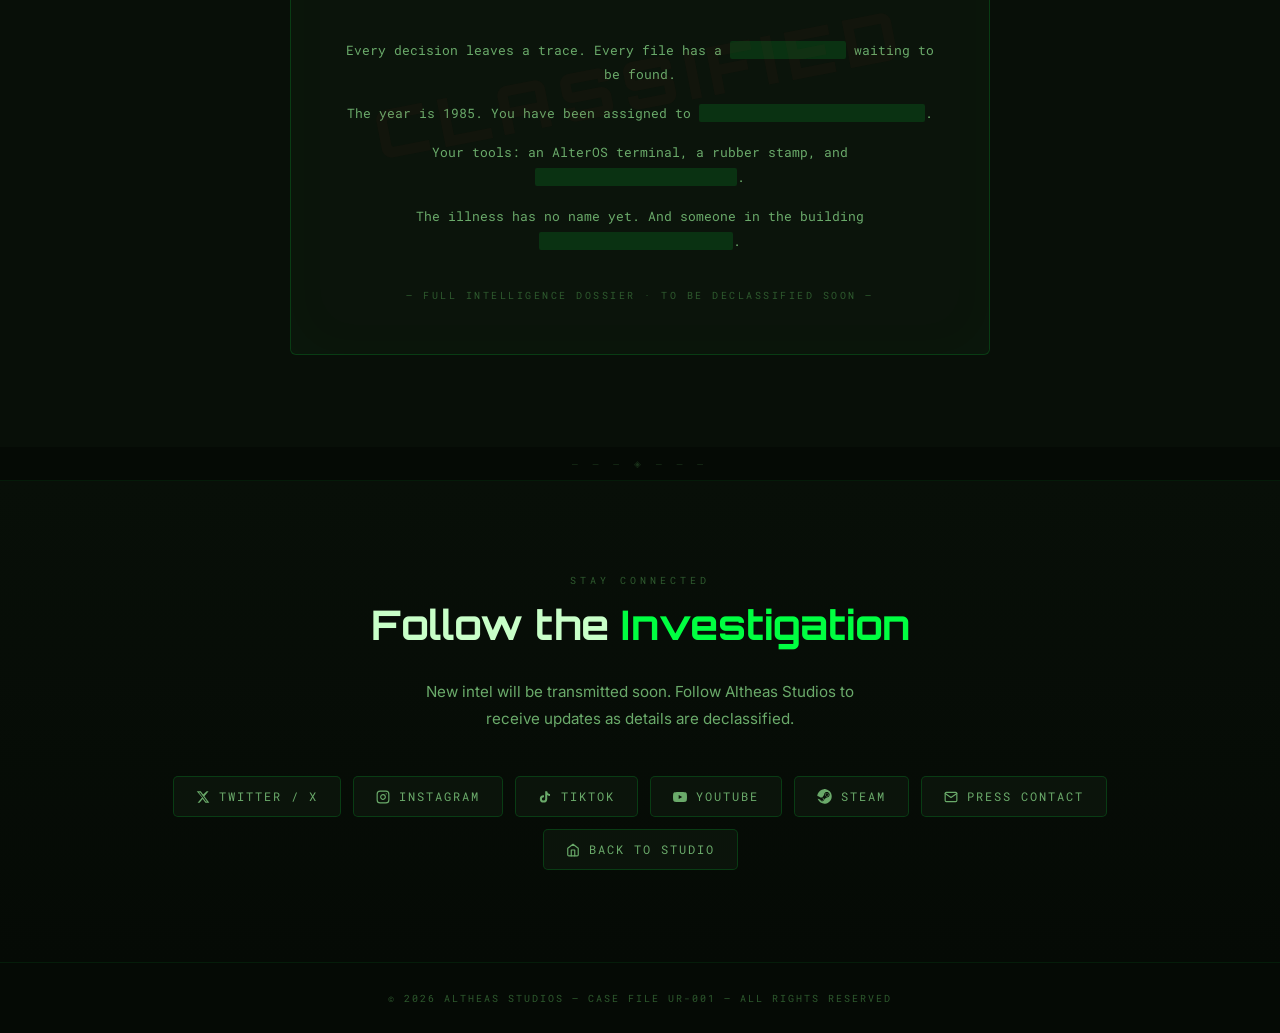
==== commit a60532da: "update pages" ====
--- a/games/under-review.html
+++ b/games/under-review.html
@@ -61,9 +61,26 @@
     .file-tag { display:inline-block;font-family:var(--font-mono);font-size:.66rem;color:var(--text-dim);letter-spacing:3.5px;text-transform:uppercase;margin-bottom:36px;border:1px solid var(--text-dim);padding:5px 16px;border-radius:2px; }
     .hero-logo { width:min(500px,86%);margin:0 auto 36px;filter:drop-shadow(0 0 36px rgba(0,255,65,.35)) drop-shadow(0 0 80px rgba(0,255,65,.14));animation:logoFloat 5s ease-in-out infinite; }
     .sys-label { font-family:var(--font-mono);font-size:.68rem;color:var(--text-dim);letter-spacing:4px;text-transform:uppercase;margin-bottom:28px; }
-    .hero-status { display:inline-flex;align-items:center;gap:10px;font-family:var(--font-mono);font-size:.74rem;color:var(--green-bright);border:1px solid rgba(0,255,65,.35);background:rgba(0,255,65,.06);padding:10px 26px;border-radius:3px;letter-spacing:2.5px;text-transform:uppercase;margin-bottom:44px; }
-    .pulse-dot { width:8px;height:8px;background:var(--green-bright);border-radius:50%;box-shadow:0 0 8px var(--green-bright);animation:pulseDot 2.2s ease-in-out infinite; }
-    .hero-cta { display:flex;gap:14px;justify-content:center;flex-wrap:wrap; }
+    .hero-status { display:inline-flex;align-items:center;justify-content:center;gap:14px;font-family:var(--font-mono);font-size:.74rem;color:var(--green-bright);border:1px solid rgba(0,255,65,.35);background:rgba(0,255,65,.06);padding:14px 30px;border-radius:3px;letter-spacing:2.5px;text-transform:uppercase;margin-bottom:24px;min-width:208px; }
+    .hero-status-link { text-decoration:none; transition:background .2s,border-color .2s,box-shadow .2s,transform .2s; }
+    .hero-status-link:hover { background:rgba(0,255,65,.12); border-color:rgba(0,255,65,.6); box-shadow:0 0 20px rgba(0,255,65,.2); transform:translateY(-1px); }
+    .pulse-steam {
+      width:12px;
+      height:12px;
+      flex-shrink:0;
+      background-color:var(--green-bright);
+      box-shadow:0 0 8px rgba(0,255,65,.65);
+      animation:pulseDot 3.2s ease-in-out infinite;
+      -webkit-mask-image:url('../assets/steam.svg');
+      -webkit-mask-repeat:no-repeat;
+      -webkit-mask-position:center;
+      -webkit-mask-size:contain;
+      mask-image:url('../assets/steam.svg');
+      mask-repeat:no-repeat;
+      mask-position:center;
+      mask-size:contain;
+    }
+    .hero-cta { display:flex;gap:24px;justify-content:center;flex-wrap:wrap; }
     .btn-term { display:inline-flex;align-items:center;gap:9px;font-family:var(--font-mono);font-size:.76rem;letter-spacing:2px;text-transform:uppercase;padding:12px 28px;border:1px solid rgba(0,255,65,.45);background:transparent;color:var(--green-bright);border-radius:3px;cursor:pointer;transition:background .22s,box-shadow .22s,border-color .22s; }
     .btn-term:hover { background:rgba(0,255,65,.1);box-shadow:0 0 22px rgba(0,255,65,.22);border-color:rgba(0,255,65,.7); }
     .btn-term.filled { background:rgba(0,255,65,.1);box-shadow:0 0 14px rgba(0,255,65,.18); }
@@ -104,7 +121,10 @@
         0 24px 70px rgba(0,0,0,.85),
         0 0 40px rgba(0,255,65,.06);
       background:#000;
-    }
+      touch-action:pan-y;
+      cursor:grab;
+    }
+    .carousel.dragging { cursor:grabbing; }
     .carousel-track {
       display:flex;
       height:100%;
@@ -122,6 +142,8 @@
     .carousel-slide img {
       width:100%;height:100%;display:block;
       object-fit:cover;
+      user-select:none;
+      -webkit-user-drag:none;
     }
     /* Prev / Next arrows */
     .carousel-btn {
@@ -188,6 +210,20 @@
     .social-link { display:inline-flex;align-items:center;gap:9px;font-family:var(--font-mono);font-size:.72rem;color:var(--text-mid);border:1px solid rgba(0,255,65,.17);padding:12px 22px;border-radius:5px;letter-spacing:2px;text-transform:uppercase;background:var(--bg-card);transition:color .22s,border-color .22s,background .22s,transform .22s,box-shadow .22s; }
     .social-link:hover { color:var(--green-bright);border-color:rgba(0,255,65,.5);background:rgba(0,255,65,.06);transform:translateY(-3px);box-shadow:0 6px 18px rgba(0,255,65,.09); }
     .social-link svg { flex-shrink:0; }
+    .social-link .steam-icon {
+      width:15px;
+      height:15px;
+      flex-shrink:0;
+      background-color:currentColor;
+      -webkit-mask-image:url('../assets/steam.svg');
+      -webkit-mask-repeat:no-repeat;
+      -webkit-mask-position:center;
+      -webkit-mask-size:contain;
+      mask-image:url('../assets/steam.svg');
+      mask-repeat:no-repeat;
+      mask-position:center;
+      mask-size:contain;
+    }
 
     .page-footer { border-top:1px solid rgba(0,255,65,.08);padding:28px 0;text-align:center; }
     .page-footer p { font-family:var(--font-mono);font-size:.63rem;color:var(--text-dim);letter-spacing:2px; }
@@ -229,11 +265,11 @@
     <div class="hero-content">
       <div class="file-tag" data-i18n="file_tag">[ FILE ACCESSED — CASE #UR-2026-001 ]</div>
       <img src="../assets/underReviewLogo.png" alt="Under Review" class="hero-logo">
-      <div class="sys-label">AlterOS v.1985 // AWAITING INPUT</div>
-      <div class="hero-status">
-        <span class="pulse-dot"></span>
+      <div class="sys-label">AlterOS v.1985 // <span data-i18n="sys_await">AWAITING INPUT</span></div>
+      <a href="https://store.steampowered.com/developer/altheas/" target="_blank" rel="noopener noreferrer" class="hero-status hero-status-link">
+        <span class="pulse-steam" aria-hidden="true"></span>
         <span data-i18n="hero_status">ACTIVE DEVELOPMENT</span>
-      </div>
+      </a>
       <div class="hero-cta">
         <a href="#about" class="btn-term filled">&#9654;&nbsp;<span data-i18n="btn_access">Access File</span></a>
         <a href="#follow" class="btn-term">&#11042;&nbsp;<span data-i18n="btn_follow">Follow Updates</span></a>
@@ -262,7 +298,7 @@
             <span class="tag lit" data-i18n="tag_debut">Debut Title</span>
             <span class="tag" data-i18n="tag_genre">1980s · Bureaucracy Thriller</span>
             <span class="tag" data-i18n="tag_platform">Platform: PC</span>
-            <span class="tag" data-i18n="tag_release">Release: TBA</span>
+            <span class="tag" data-i18n="tag_release">Release: 2026</span>
           </div>
         </div>
         <div class="carousel-wrap">
@@ -320,7 +356,7 @@
       <div class="status-grid">
         <div class="stat-card"><div class="stat-label" data-i18n="stat1_label">Project Status</div><div class="stat-value" data-i18n="stat1_val">In Development</div><div class="stat-sub" data-i18n="stat1_sub">Active · Ongoing</div></div>
         <div class="stat-card"><div class="stat-label" data-i18n="stat2_label">Studio</div><div class="stat-value">Altheas Studios</div><div class="stat-sub" data-i18n="stat2_sub">Debut Title</div></div>
-        <div class="stat-card"><div class="stat-label" data-i18n="stat3_label">Release Window</div><div class="stat-value" data-i18n="stat3_val">TBA</div><div class="stat-sub" data-i18n="stat3_sub">To Be Announced</div></div>
+        <div class="stat-card"><div class="stat-label" data-i18n="stat3_label">Release Window</div><div class="stat-value" data-i18n="stat3_val">2026</div><div class="stat-sub" data-i18n="stat3_sub">To Be Announced</div></div>
       </div>
     </div>
   </section>
@@ -352,6 +388,8 @@
         <a href="https://x.com/UnderReviewGame" target="_blank" rel="noopener noreferrer" class="social-link"><svg width="14" height="14" viewBox="0 0 24 24" fill="currentColor" aria-hidden="true"><path d="M18.244 2.25h3.308l-7.227 8.26 8.502 11.24H16.17l-4.714-6.231-5.401 6.231H2.746l7.73-8.835L1.254 2.25H8.08l4.259 5.632L18.244 2.25zM17.1 19.77h1.833L7.084 4.126H5.117L17.1 19.77z"/></svg>Twitter / X</a>
         <a href="https://www.instagram.com/underreviewgame/" target="_blank" rel="noopener noreferrer" class="social-link"><svg width="14" height="14" viewBox="0 0 24 24" fill="none" stroke="currentColor" stroke-width="2" stroke-linecap="round" stroke-linejoin="round" aria-hidden="true"><rect x="2" y="2" width="20" height="20" rx="5" ry="5"/><path d="M16 11.37A4 4 0 1 1 12.63 8 4 4 0 0 1 16 11.37z"/><line x1="17.5" y1="6.5" x2="17.51" y2="6.5"/></svg>Instagram</a>
         <a href="https://www.tiktok.com/@underreviewgame" target="_blank" rel="noopener noreferrer" class="social-link"><svg width="14" height="14" viewBox="0 0 24 24" fill="currentColor" aria-hidden="true"><path d="M19.59 6.69a4.83 4.83 0 0 1-3.77-4.25V2h-3.45v13.67a2.89 2.89 0 0 1-2.88 2.5 2.89 2.89 0 0 1-2.89-2.89 2.89 2.89 0 0 1 2.89-2.89c.28 0 .54.04.79.1V9.01a6.27 6.27 0 0 0-.79-.05 6.34 6.34 0 0 0-6.34 6.34 6.34 6.34 0 0 0 6.34 6.34 6.34 6.34 0 0 0 6.33-6.34V8.69a8.18 8.18 0 0 0 4.78 1.53V6.77a4.85 4.85 0 0 1-1.01-.08z"/></svg>TikTok</a>
+        <a href="https://www.youtube.com/@UnderReviewGame" target="_blank" rel="noopener noreferrer" class="social-link"><svg width="14" height="14" viewBox="0 0 24 24" fill="currentColor" aria-hidden="true"><path d="M23.5 6.2a3.07 3.07 0 0 0-2.16-2.17C19.43 3.5 12 3.5 12 3.5s-7.43 0-9.34.53A3.07 3.07 0 0 0 .5 6.2 32.4 32.4 0 0 0 0 12a32.4 32.4 0 0 0 .5 5.8 3.07 3.07 0 0 0 2.16 2.17c1.91.53 9.34.53 9.34.53s7.43 0 9.34-.53a3.07 3.07 0 0 0 2.16-2.17A32.4 32.4 0 0 0 24 12a32.4 32.4 0 0 0-.5-5.8zM9.75 15.5v-7l6 3.5-6 3.5z"/></svg>YouTube</a>
+        <a href="https://store.steampowered.com/developer/altheas/" target="_blank" rel="noopener noreferrer" class="social-link"><span class="steam-icon" aria-hidden="true"></span>Steam</a>
         <a href="mailto:press@altheasstudios.com" class="social-link"><svg width="14" height="14" viewBox="0 0 24 24" fill="none" stroke="currentColor" stroke-width="2" stroke-linecap="round" stroke-linejoin="round" aria-hidden="true"><path d="M4 4h16c1.1 0 2 .9 2 2v12c0 1.1-.9 2-2 2H4c-1.1 0-2-.9-2-2V6c0-1.1.9-2 2-2z"/><polyline points="22,6 12,13 2,6"/></svg><span data-i18n="social_press">Press Contact</span></a>
         <a href="../index.html" class="social-link"><svg width="14" height="14" viewBox="0 0 24 24" fill="none" stroke="currentColor" stroke-width="2" stroke-linecap="round" stroke-linejoin="round" aria-hidden="true"><path d="M3 9l9-7 9 7v11a2 2 0 0 1-2 2H5a2 2 0 0 1-2-2z"/><polyline points="9 22 9 12 15 12 15 22"/></svg><span data-i18n="social_back">Back to Studio</span></a>
       </div>
@@ -360,7 +398,7 @@
 
   <footer class="page-footer">
     <div class="container">
-      <p>&copy; 2026 <a href="../index.html">ALTHEAS STUDIOS</a> &mdash; CASE FILE UR-001 &mdash; ALL RIGHTS RESERVED</p>
+      <p>&copy; 2026 <a href="../index.html">ALTHEAS STUDIOS</a> &mdash; <span data-i18n="footer_rights">CASE FILE UR-001 &mdash; ALL RIGHTS RESERVED</span></p>
     </div>
   </footer>
 
@@ -374,7 +412,7 @@
       about_p1:"It is 1985. You have just been assigned as a Human Resources officer at a government institution. Your duty: review incoming candidate files and decide who gets the job — and who doesn't.",
       about_p2:"But the files hold more than job applications. Rumors of an unidentified illness are beginning to surface through the institution's corridors. The pressure mounts, and every hiring decision carries far more weight than it should.",
       about_p3:'Inspect documents, cross-reference records, manage your budget and reputation. Under Review is a decision-driven game where bureaucracy, moral ambiguity and a rising mystery collide.',
-      tag_dev:'In Development',tag_debut:'Debut Title',tag_genre:'1980s · Bureaucracy Thriller',tag_platform:'Platform: PC',tag_release:'Release: TBA',
+      tag_dev:'In Development',tag_debut:'Debut Title',tag_genre:'1980s · Bureaucracy Thriller',tag_platform:'Platform: PC',tag_release:'Release: 2026',
       tab_jobs:'[ JOBS ]',tab_rules:'[ RULES ]',tab_calendar:'[ CALENDAR ]',tab_bank:'[ BANK ]',
       balance_lbl:'BALANCE:',end_day:'[ END DAY ]',history_title:'--- ACCOUNT HISTORY ---',
       entry_rent:'Rent',entry_bonus:'Bonus x2',entry_bonus_note:'Correct candidate archival bonus.',
@@ -389,7 +427,7 @@
       status_label:'Development Status',status_title_main:'Current',status_title_accent:'Readout',
       stat1_label:'Project Status',stat1_val:'In Development',stat1_sub:'Active · Ongoing',
       stat2_label:'Studio',stat2_sub:'Debut Title',
-      stat3_label:'Release Window',stat3_val:'TBA',stat3_sub:'To Be Announced',
+      stat3_label:'Release Window',stat3_val:'2026',stat3_sub:'To Be Announced',
       intel_label:'Intelligence Report',intel_title_main:'Something Is',intel_title_accent:'Being Watched',
       redact1:'Every decision leaves a trace. Every file has a <span class="redact">██████████████</span> waiting to be found.',
       redact2:'The year is 1985. You have been assigned to <span class="redact">████████████████████████████</span>.',
@@ -398,7 +436,8 @@
       intel_footer:'— Full Intelligence Dossier · To Be Declassified Soon —',
       follow_label:'Stay Connected',follow_title_main:'Follow the',follow_title_accent:'Investigation',
       follow_desc:'New intel will be transmitted soon. Follow Altheas Studios to receive updates as details are declassified.',
-      social_press:'Press Contact',social_back:'Back to Studio'
+      social_press:'Press Contact',social_back:'Back to Studio',
+      footer_rights:'CASE FILE UR-001 — ALL RIGHTS RESERVED'
     },
     tr: {
       back_btn:'◀ Ana Sayfaya Dön',sys_await:'GİRİŞ BEKLENİYOR',
@@ -408,7 +447,7 @@
       about_p1:'1985 yılı. Bir devlet kurumunda İnsan Kaynakları memuru olarak göreve yeni başladınız. Göreviniz: gelen aday dosyalarını incelemek ve kimin işe alınacağına — kimin alınmayacağına — karar vermek.',
       about_p2:"Ancak dosyalar basit iş başvurularından çok daha fazlasını barındırıyor. Kimliği henüz belirsiz bir hastalığa dair duyumlar kurumun koridorlarında yayılmaya başlıyor. Baskı artıyor ve her işe alım kararı olması gerekenden çok daha fazla anlam taşıyor.",
       about_p3:'Belgeleri inceleyin, kayıtları çapraz kontrol edin, bütçenizi ve itibarınızı yönetin. Under Review; bürokrasinin, ahlaki belirsizliğin ve büyüyen bir gizemin çarpıştığı karar odaklı bir oyundur.',
-      tag_dev:'Geliştiriliyor',tag_debut:'İlk Oyun',tag_genre:'1980ler · Bürokrasi Gizemi',tag_platform:'Platform: PC',tag_release:'Çıkış: TBA',
+      tag_dev:'Geliştiriliyor',tag_debut:'İlk Oyun',tag_genre:'1980ler · Bürokrasi Gizemi',tag_platform:'Platform: PC',tag_release:'Çıkış: 2026',
       tab_jobs:'[ İŞLER ]',tab_rules:'[ KURALLAR ]',tab_calendar:'[ TAKVİM ]',tab_bank:'[ BANKA ]',
       balance_lbl:'BAKİYE:',end_day:'[ GÜNÜ BİTİR ]',history_title:'--- HESAP GEÇMİŞİ ---',
       entry_rent:'Kira',entry_bonus:'Prim x2',entry_bonus_note:'Doğru aday arşivleme primi.',
@@ -423,7 +462,7 @@
       status_label:'Geliştirme Durumu',status_title_main:'Güncel',status_title_accent:'Durum',
       stat1_label:'Proje Durumu',stat1_val:'Geliştiriliyor',stat1_sub:'Aktif · Devam Ediyor',
       stat2_label:'Stüdyo',stat2_sub:'İlk Oyun',
-      stat3_label:'Çıkış Tarihi',stat3_val:'TBA',stat3_sub:'Duyurulacak',
+      stat3_label:'Çıkış Tarihi',stat3_val:'2026',stat3_sub:'Duyurulacak',
       intel_label:'İstihbarat Raporu',intel_title_main:'Bir Şeyler',intel_title_accent:'Gözetleniyor',
       redact1:'Her karar bir iz bırakır. Her dosyanın bulunmayı bekleyen bir <span class="redact">██████████████</span> var.',
       redact2:'Yıl 1985. Bir devlet kurumunda <span class="redact">████████████████████████████</span> olarak görevlendirildiniz.',
@@ -432,7 +471,8 @@
       intel_footer:'— Tam İstihbarat Dosyası · Yakında Gizlilikten Çıkarılacak —',
       follow_label:'Bağlantıda Kal',follow_title_main:'Soruşturmayı',follow_title_accent:'Takip Et',
       follow_desc:"Yeni bilgiler yakında iletilecek. Detaylar gizlilikten çıkarıldıkça haberdar olmak için Altheas Studios'u takip edin.",
-      social_press:'Basın İletişim',social_back:'Stüdyoya Dön'
+      social_press:'Basın İletişim',social_back:'Stüdyoya Dön',
+      footer_rights:'VAKA DOSYASI UR-001 — TÜM HAKLARI SAKLIDIR'
     },
     de: {
       back_btn:'◀ Zurück zur Basis',sys_await:'EINGABE ERWARTET',
@@ -442,7 +482,7 @@
       about_p1:'1985. Sie wurden als HR-Beamter bei einer Regierungsbehörde eingesetzt. Ihre Aufgabe: eingehende Bewerberdossiers prüfen und entscheiden, wer eingestellt wird — und wer nicht.',
       about_p2:'Doch die Akten verbergen mehr als Bewerbungen. Gerüchte über eine unbekannte Krankheit beginnen durch die Korridore der Behörde zu wabern. Der Druck steigt, und jede Einstellungsentscheidung trägt weit mehr Gewicht als sie sollte.',
       about_p3:'Dokumente prüfen, Akten abgleichen, Budget und Ruf verwalten. Under Review ist ein entscheidungsgetriebenes Spiel, in dem Bürokratie, moralische Ambiguität und ein wachsendes Mysterium aufeinanderprallen.',
-      tag_dev:'In Entwicklung',tag_debut:'Debut-Titel',tag_genre:'1980er · Bürokratie-Thriller',tag_platform:'Plattform: PC',tag_release:'Release: TBA',
+      tag_dev:'In Entwicklung',tag_debut:'Debut-Titel',tag_genre:'1980er · Bürokratie-Thriller',tag_platform:'Plattform: PC',tag_release:'Release: 2026',
       tab_jobs:'[ JOBS ]',tab_rules:'[ REGELN ]',tab_calendar:'[ KALENDER ]',tab_bank:'[ BANK ]',
       balance_lbl:'GUTHABEN:',end_day:'[ TAG BEENDEN ]',history_title:'--- KONTOHISTORIE ---',
       entry_rent:'Miete',entry_bonus:'Bonus x2',entry_bonus_note:'Korrekte Kandidatenarchivierung.',
@@ -457,7 +497,7 @@
       status_label:'Entwicklungsstatus',status_title_main:'Aktueller',status_title_accent:'Stand',
       stat1_label:'Projektstatus',stat1_val:'In Entwicklung',stat1_sub:'Aktiv · Laufend',
       stat2_label:'Studio',stat2_sub:'Debut-Titel',
-      stat3_label:'Release-Fenster',stat3_val:'TBA',stat3_sub:'Wird Bekannt Gegeben',
+      stat3_label:'Release-Fenster',stat3_val:'2026',stat3_sub:'Wird Bekannt Gegeben',
       intel_label:'Geheimdienstbericht',intel_title_main:'Etwas Wird',intel_title_accent:'Beobachtet',
       redact1:'Jede Entscheidung hinterlässt Spuren. Jede Akte hat ein <span class="redact">██████████████</span>, das darauf wartet, gefunden zu werden.',
       redact2:'Das Jahr ist 1985. Sie wurden <span class="redact">████████████████████████████</span> zugewiesen.',
@@ -466,7 +506,8 @@
       intel_footer:'— Vollständiges Geheimdienstdossier · Demnächst Freigegeben —',
       follow_label:'Vernetzt Bleiben',follow_title_main:'Der Ermittlung',follow_title_accent:'Folgen',
       follow_desc:'Neue Informationen werden bald übermittelt. Folgen Sie Altheas Studios, um Updates zu erhalten, sobald Details freigegeben werden.',
-      social_press:'Pressekontakt',social_back:'Zur Studio'
+      social_press:'Pressekontakt',social_back:'Zur Studio',
+      footer_rights:'FALLAKTE UR-001 — ALLE RECHTE VORBEHALTEN'
     }
   };
 
@@ -490,32 +531,168 @@
     applyLang(saved || (['tr','de'].includes(bl) ? bl : 'en'));
 
     // Carousel
+    const carousel = document.getElementById('gameCarousel');
     const track   = document.getElementById('carouselTrack');
     const dots    = document.querySelectorAll('.carousel-dot');
     const counter = document.getElementById('carouselCounter');
-    const total   = 5;
+    const slides = Array.from(track.children);
+    const total  = slides.length;
+    const firstClone = slides[0].cloneNode(true);
+    const lastClone = slides[total - 1].cloneNode(true);
+    firstClone.setAttribute('aria-hidden', 'true');
+    lastClone.setAttribute('aria-hidden', 'true');
+    track.appendChild(firstClone);
+    track.insertBefore(lastClone, track.firstChild);
+
     let current   = 0;
+    let position  = 1;
     let timer;
-
-    function goTo(n) {
-      current = (n + total) % total;
-      track.style.transform = `translateX(-${current * 100}%)`;
+    let isAnimating = false;
+    let isDragging = false;
+    let startX = 0;
+    let deltaX = 0;
+    let dragPointerId = null;
+
+    function disableImageDrag() {
+      carousel.querySelectorAll('img').forEach((img) => {
+        img.setAttribute('draggable', 'false');
+        img.addEventListener('dragstart', (e) => e.preventDefault());
+      });
+    }
+    disableImageDrag();
+
+    function updateUI() {
       dots.forEach((d, i) => d.classList.toggle('active', i === current));
-      counter.textContent = String(current + 1).padStart(2,'0') + ' / ' + String(total).padStart(2,'0');
-    }
+      counter.textContent = String(current + 1).padStart(2, '0') + ' / ' + String(total).padStart(2, '0');
+    }
+
+    function setTrackPosition(animate, pixelOffset = 0) {
+      track.style.transition = animate ? 'transform .55s cubic-bezier(.4,0,.2,1)' : 'none';
+      if (pixelOffset !== 0) {
+        track.style.transform = `translateX(calc(${-position * 100}% + ${pixelOffset}px))`;
+      } else {
+        track.style.transform = `translateX(-${position * 100}%)`;
+      }
+    }
+
+    function updateDragPosition() {
+      setTrackPosition(false, deltaX);
+    }
+
+    function step(dir) {
+      if (isAnimating) return;
+      isAnimating = true;
+      position += dir;
+      current = (current + dir + total) % total;
+      updateUI();
+      setTrackPosition(true);
+    }
+
+    function goTo(index) {
+      const target = (index + total) % total;
+      if (target === current || isAnimating) return;
+      isAnimating = true;
+      current = target;
+      position = target + 1;
+      updateUI();
+      setTrackPosition(true);
+    }
+
+    function normalizeLoopBoundary() {
+      if (position === 0) {
+        position = total;
+        setTrackPosition(false);
+      } else if (position === total + 1) {
+        position = 1;
+        setTrackPosition(false);
+      }
+    }
+
     function startAuto() {
       clearInterval(timer);
-      timer = setInterval(() => goTo(current + 1), 3000);
-    }
-
-    document.getElementById('carouselPrev').addEventListener('click', () => { goTo(current - 1); startAuto(); });
-    document.getElementById('carouselNext').addEventListener('click', () => { goTo(current + 1); startAuto(); });
-    dots.forEach(d => d.addEventListener('click', () => { goTo(+d.dataset.idx); startAuto(); }));
+      timer = setInterval(() => step(1), 3000);
+    }
+
+    function endDrag(shouldResumeAuto) {
+      if (!isDragging) return;
+      isDragging = false;
+      carousel.classList.remove('dragging');
+      track.style.transition = 'transform .55s cubic-bezier(.4,0,.2,1)';
+
+      const threshold = Math.max(45, carousel.clientWidth * 0.12);
+      if (Math.abs(deltaX) > threshold) {
+        step(deltaX < 0 ? 1 : -1);
+      } else {
+        setTrackPosition(true);
+      }
+
+      deltaX = 0;
+      dragPointerId = null;
+      if (shouldResumeAuto) startAuto();
+    }
+
+    track.addEventListener('transitionend', (e) => {
+      if (e.propertyName !== 'transform') return;
+      isAnimating = false;
+      normalizeLoopBoundary();
+    });
+
+    document.getElementById('carouselPrev').addEventListener('click', () => {
+      if (isAnimating || isDragging) return;
+      step(-1);
+      startAuto();
+    });
+    document.getElementById('carouselNext').addEventListener('click', () => {
+      if (isAnimating || isDragging) return;
+      step(1);
+      startAuto();
+    });
+    dots.forEach(d => d.addEventListener('click', () => {
+      if (isAnimating || isDragging) return;
+      goTo(+d.dataset.idx);
+      startAuto();
+    }));
+
+    carousel.addEventListener('pointerdown', (e) => {
+      if (e.pointerType === 'mouse' && e.button !== 0) return;
+      if (e.target.closest('.carousel-btn')) return;
+      if (isAnimating) return;
+      isDragging = true;
+      dragPointerId = e.pointerId;
+      startX = e.clientX;
+      deltaX = 0;
+      track.style.transition = 'none';
+      carousel.classList.add('dragging');
+      clearInterval(timer);
+      carousel.setPointerCapture(e.pointerId);
+    });
+
+    carousel.addEventListener('pointermove', (e) => {
+      if (!isDragging || e.pointerId !== dragPointerId) return;
+      deltaX = e.clientX - startX;
+      updateDragPosition();
+    });
+
+    carousel.addEventListener('pointerup', (e) => {
+      if (e.pointerId !== dragPointerId) return;
+      endDrag(true);
+    });
+
+    carousel.addEventListener('pointercancel', (e) => {
+      if (e.pointerId !== dragPointerId) return;
+      endDrag(true);
+    });
+
+    carousel.addEventListener('lostpointercapture', () => {
+      endDrag(true);
+    });
 
     // Pause on hover
-    document.getElementById('gameCarousel').addEventListener('mouseenter', () => clearInterval(timer));
-    document.getElementById('gameCarousel').addEventListener('mouseleave', startAuto);
-
+    carousel.addEventListener('mouseenter', () => { if (!isDragging) clearInterval(timer); });
+    carousel.addEventListener('mouseleave', () => { if (!isDragging) startAuto(); });
+
+    updateUI();
+    setTrackPosition(false);
     startAuto();
   });
   </script>
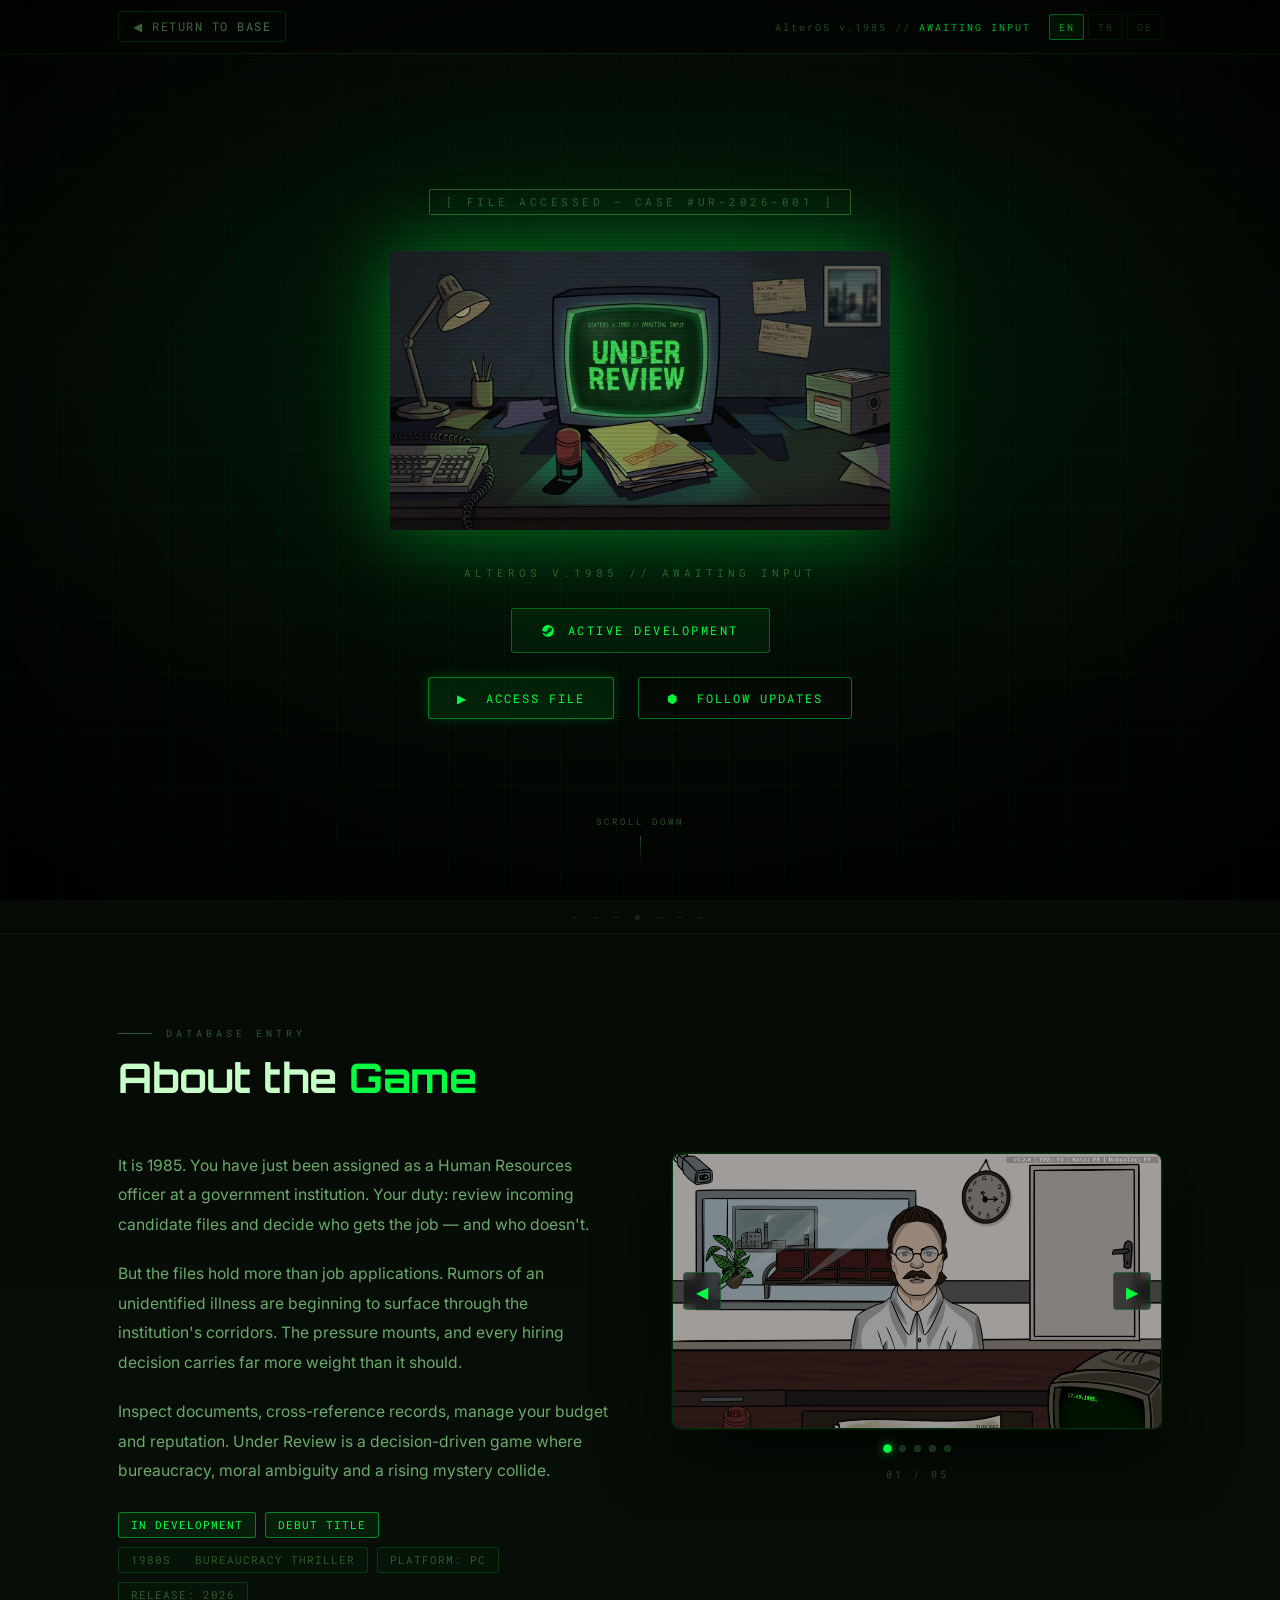
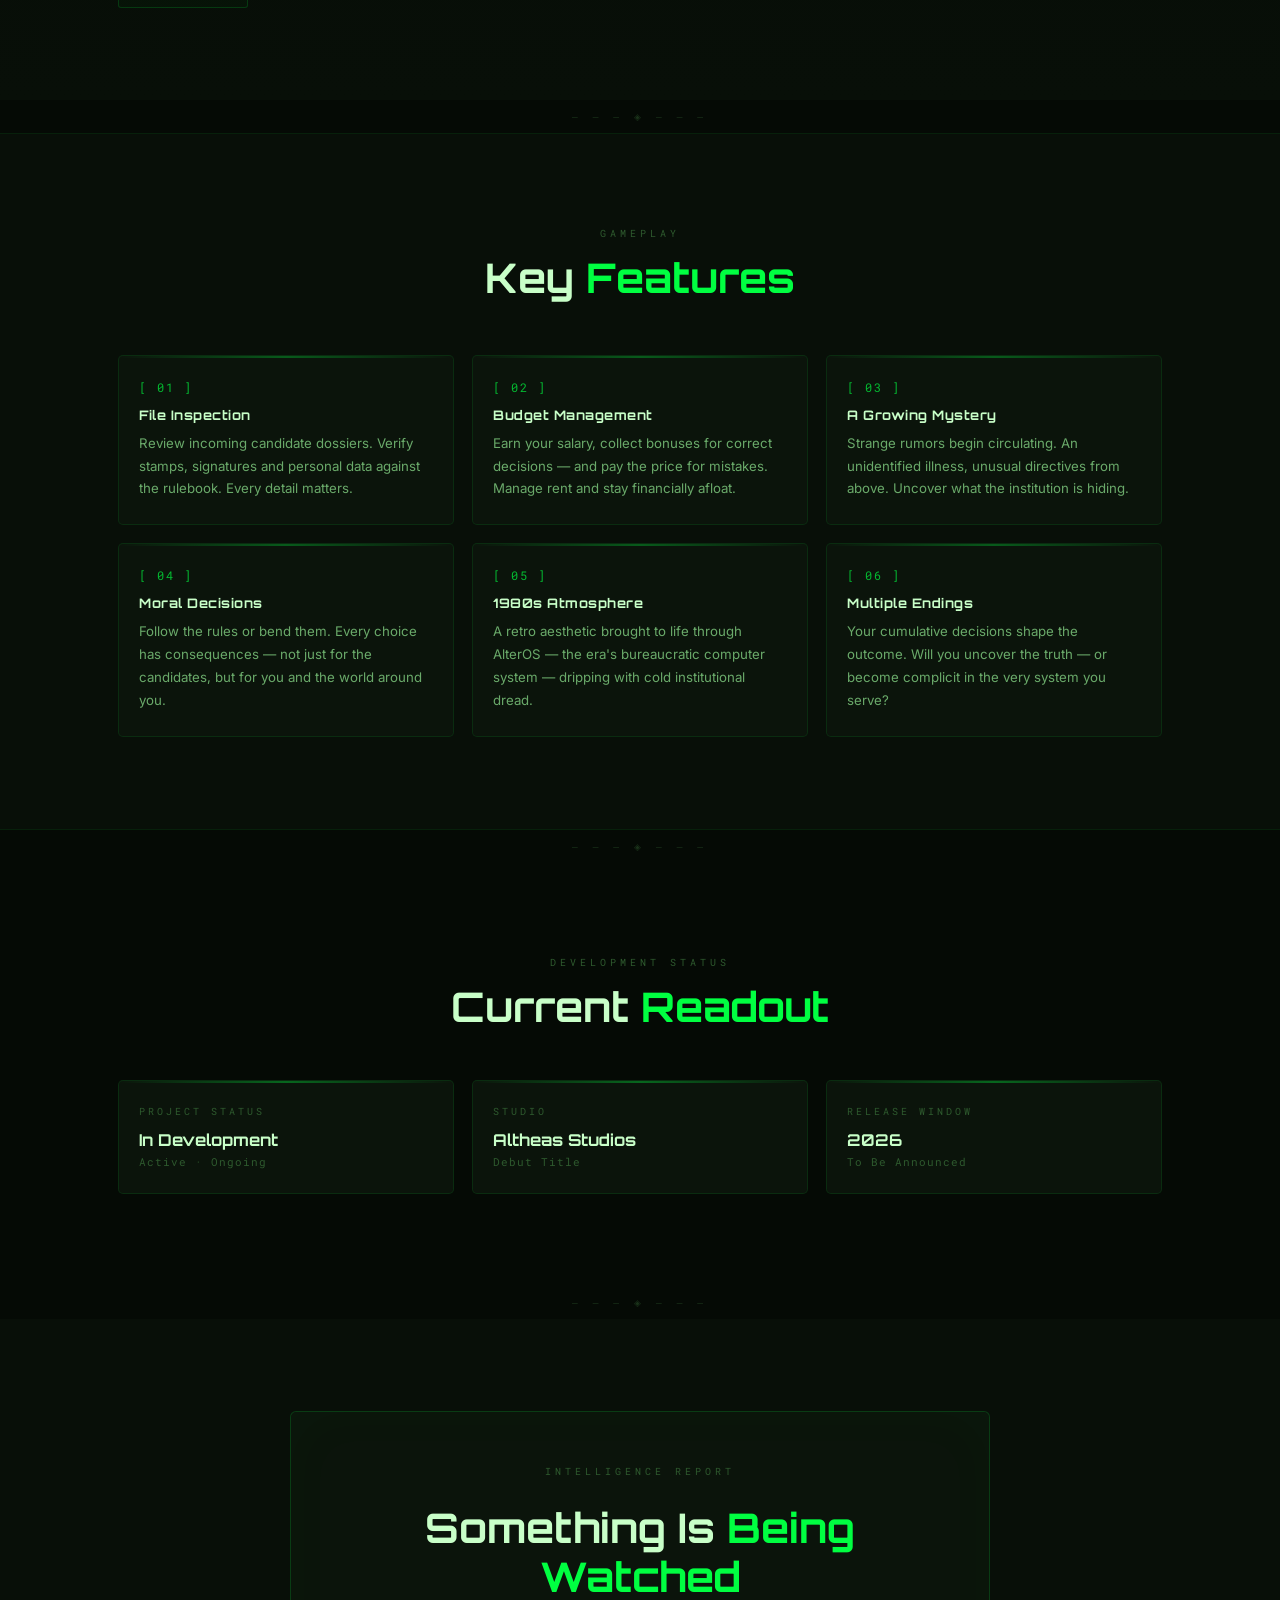
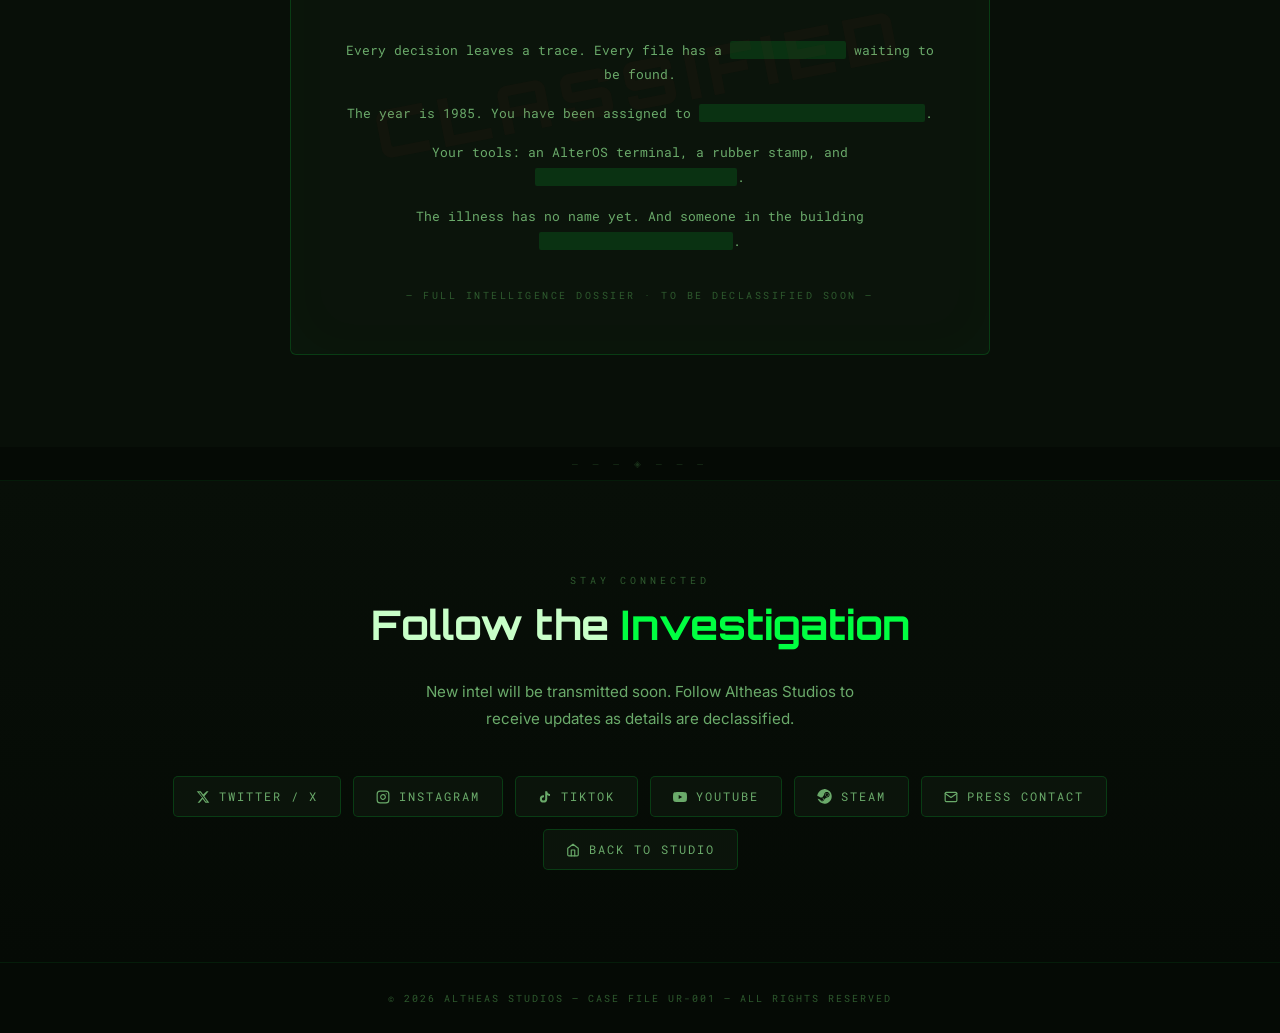
==== commit ddddbf2e: "update x links" ====
--- a/games/under-review.html
+++ b/games/under-review.html
@@ -385,7 +385,7 @@
       <h2 class="sec-title centered"><span data-i18n="follow_title_main">Follow the</span> <span class="accent" data-i18n="follow_title_accent">Investigation</span></h2>
       <p class="follow-desc" data-i18n="follow_desc">New intel will be transmitted soon. Follow Altheas Studios to receive updates as details are declassified.</p>
       <div class="social-links">
-        <a href="https://x.com/UnderReviewGame" target="_blank" rel="noopener noreferrer" class="social-link"><svg width="14" height="14" viewBox="0 0 24 24" fill="currentColor" aria-hidden="true"><path d="M18.244 2.25h3.308l-7.227 8.26 8.502 11.24H16.17l-4.714-6.231-5.401 6.231H2.746l7.73-8.835L1.254 2.25H8.08l4.259 5.632L18.244 2.25zM17.1 19.77h1.833L7.084 4.126H5.117L17.1 19.77z"/></svg>Twitter / X</a>
+        <a href="https://x.com/UnderReviewPC" target="_blank" rel="noopener noreferrer" class="social-link"><svg width="14" height="14" viewBox="0 0 24 24" fill="currentColor" aria-hidden="true"><path d="M18.244 2.25h3.308l-7.227 8.26 8.502 11.24H16.17l-4.714-6.231-5.401 6.231H2.746l7.73-8.835L1.254 2.25H8.08l4.259 5.632L18.244 2.25zM17.1 19.77h1.833L7.084 4.126H5.117L17.1 19.77z"/></svg>Twitter / X</a>
         <a href="https://www.instagram.com/underreviewgame/" target="_blank" rel="noopener noreferrer" class="social-link"><svg width="14" height="14" viewBox="0 0 24 24" fill="none" stroke="currentColor" stroke-width="2" stroke-linecap="round" stroke-linejoin="round" aria-hidden="true"><rect x="2" y="2" width="20" height="20" rx="5" ry="5"/><path d="M16 11.37A4 4 0 1 1 12.63 8 4 4 0 0 1 16 11.37z"/><line x1="17.5" y1="6.5" x2="17.51" y2="6.5"/></svg>Instagram</a>
         <a href="https://www.tiktok.com/@underreviewgame" target="_blank" rel="noopener noreferrer" class="social-link"><svg width="14" height="14" viewBox="0 0 24 24" fill="currentColor" aria-hidden="true"><path d="M19.59 6.69a4.83 4.83 0 0 1-3.77-4.25V2h-3.45v13.67a2.89 2.89 0 0 1-2.88 2.5 2.89 2.89 0 0 1-2.89-2.89 2.89 2.89 0 0 1 2.89-2.89c.28 0 .54.04.79.1V9.01a6.27 6.27 0 0 0-.79-.05 6.34 6.34 0 0 0-6.34 6.34 6.34 6.34 0 0 0 6.34 6.34 6.34 6.34 0 0 0 6.33-6.34V8.69a8.18 8.18 0 0 0 4.78 1.53V6.77a4.85 4.85 0 0 1-1.01-.08z"/></svg>TikTok</a>
         <a href="https://www.youtube.com/@UnderReviewGame" target="_blank" rel="noopener noreferrer" class="social-link"><svg width="14" height="14" viewBox="0 0 24 24" fill="currentColor" aria-hidden="true"><path d="M23.5 6.2a3.07 3.07 0 0 0-2.16-2.17C19.43 3.5 12 3.5 12 3.5s-7.43 0-9.34.53A3.07 3.07 0 0 0 .5 6.2 32.4 32.4 0 0 0 0 12a32.4 32.4 0 0 0 .5 5.8 3.07 3.07 0 0 0 2.16 2.17c1.91.53 9.34.53 9.34.53s7.43 0 9.34-.53a3.07 3.07 0 0 0 2.16-2.17A32.4 32.4 0 0 0 24 12a32.4 32.4 0 0 0-.5-5.8zM9.75 15.5v-7l6 3.5-6 3.5z"/></svg>YouTube</a>
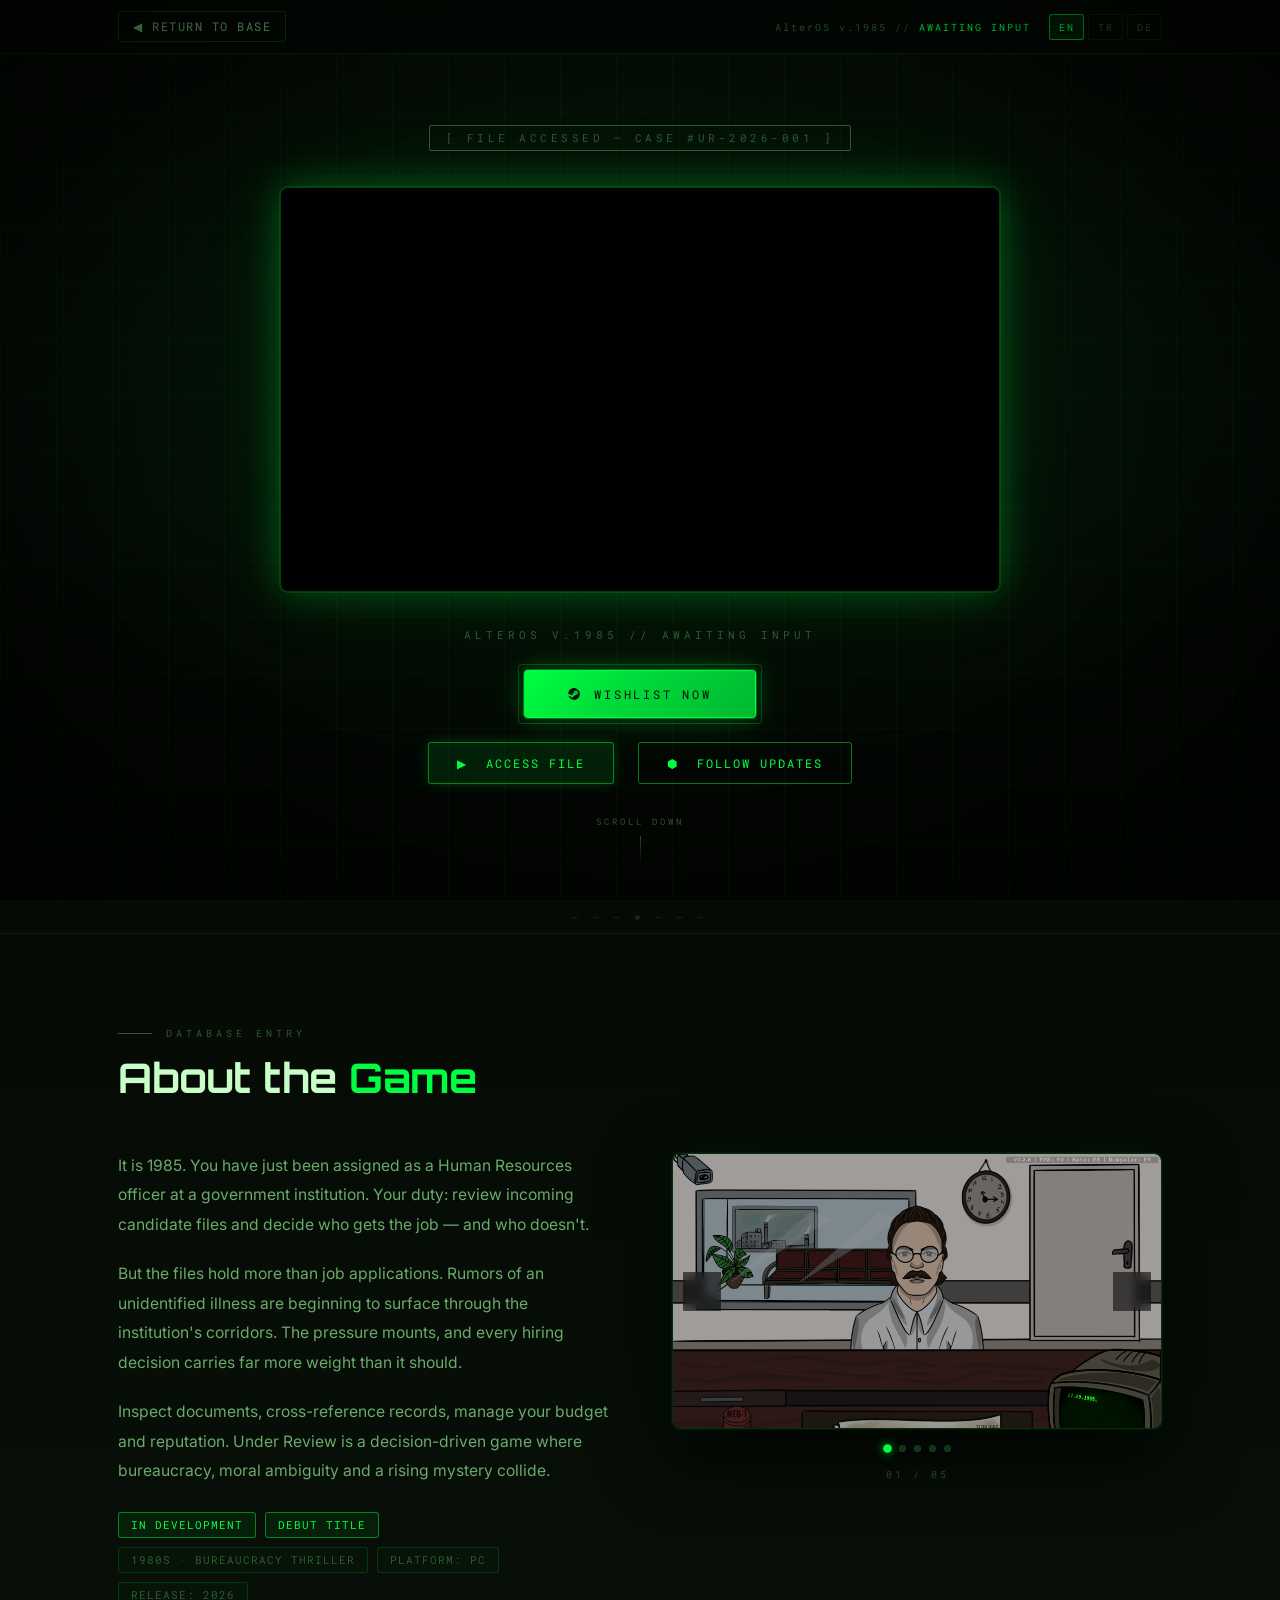
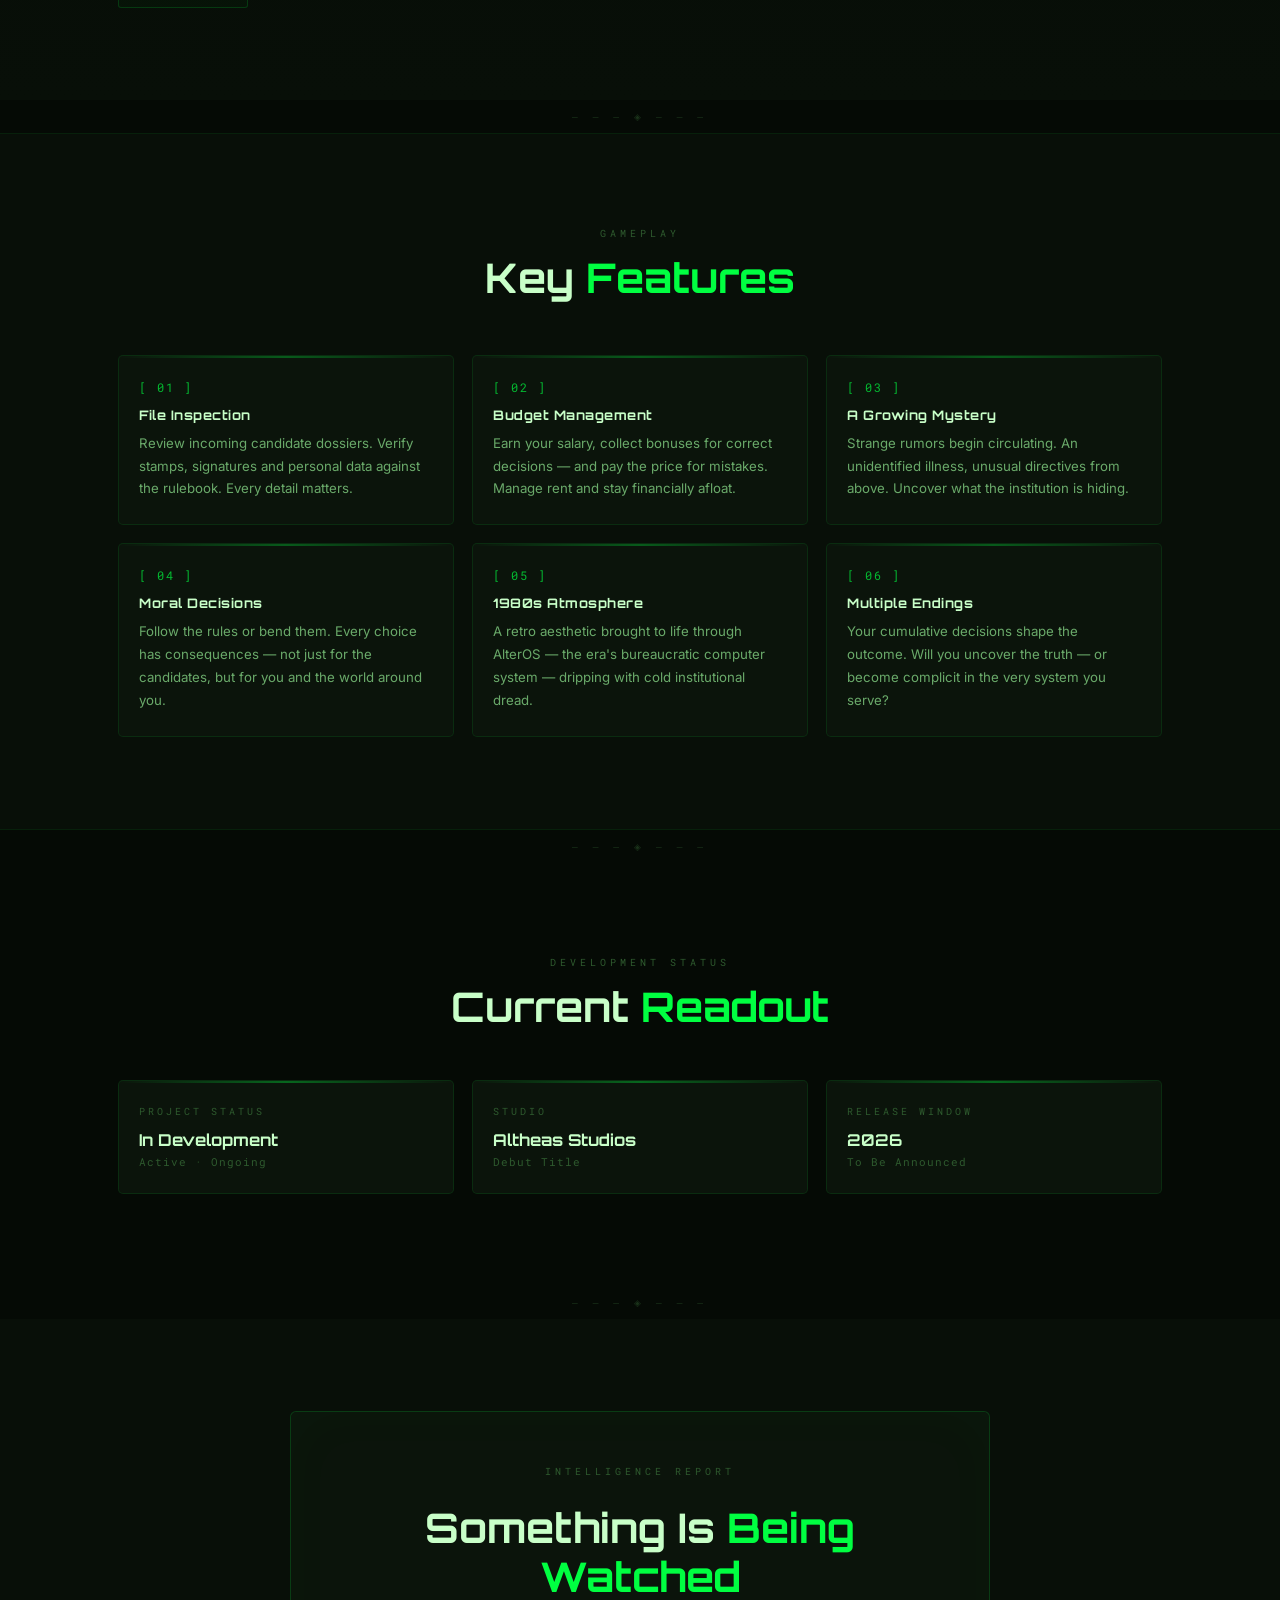
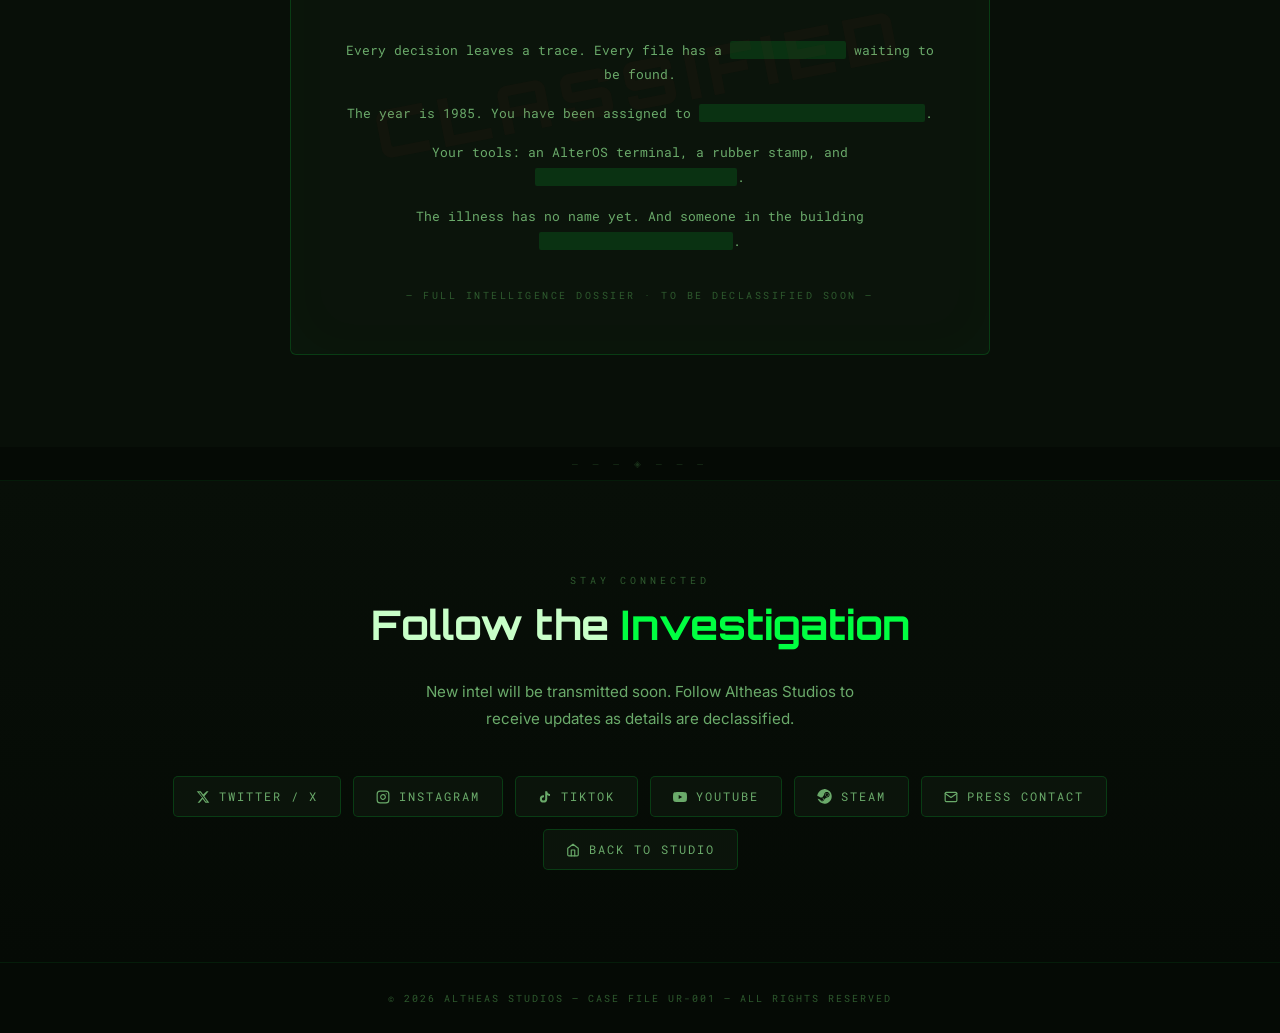
==== commit 44916d79: "update underreiew" ====
--- a/games/under-review.html
+++ b/games/under-review.html
@@ -40,6 +40,7 @@
     @keyframes logoFloat    { 0%,100%{transform:translateY(0);} 50%{transform:translateY(-10px);} }
     @keyframes scrollBounce { 0%,100%{opacity:.4;transform:translateX(-50%) translateY(0);} 50%{opacity:1;transform:translateX(-50%) translateY(7px);} }
     @keyframes scanFlicker  { 0%,100%{opacity:1;} 48%{opacity:1;} 50%{opacity:.96;} 52%{opacity:1;} }
+    @keyframes wishlistPulse { 0%,100%{ transform:translateY(0) scale(1); box-shadow:0 0 0 1px rgba(0,255,65,.42), 0 0 18px rgba(0,255,65,.22), 0 0 42px rgba(0,255,65,.12); } 50%{ transform:translateY(-1px) scale(1.02); box-shadow:0 0 0 1px rgba(0,255,65,.68), 0 0 24px rgba(0,255,65,.34), 0 0 60px rgba(0,255,65,.18); } }
 
     .top-bar { position:fixed;top:0;left:0;right:0;z-index:500;height:54px;background:rgba(5,10,5,.93);border-bottom:1px solid rgba(0,255,65,.13);backdrop-filter:blur(14px);-webkit-backdrop-filter:blur(14px); }
     .top-bar-inner { max-width:1100px;margin:0 auto;padding:0 28px;height:100%;display:flex;align-items:center;justify-content:space-between;gap:16px; }
@@ -57,19 +58,38 @@
     .hero { min-height:100vh;display:flex;align-items:center;justify-content:center;flex-direction:column;padding:80px 28px 72px;position:relative;overflow:hidden; }
     .hero::before { content:'';position:absolute;inset:0;background:radial-gradient(ellipse 90% 65% at 50% 42%,rgba(0,56,18,.38) 0%,transparent 68%),linear-gradient(180deg,#050a05 0%,#030603 100%); }
     .hero::after  { content:'';position:absolute;inset:0;background-image:linear-gradient(rgba(0,255,65,.03) 1px,transparent 1px),linear-gradient(90deg,rgba(0,255,65,.03) 1px,transparent 1px);background-size:56px 56px; }
-    .hero-content { position:relative;z-index:1;text-align:center;max-width:860px;width:100%; }
+    .hero-content { position:relative;z-index:9100;text-align:center;max-width:860px;width:100%; }
     .file-tag { display:inline-block;font-family:var(--font-mono);font-size:.66rem;color:var(--text-dim);letter-spacing:3.5px;text-transform:uppercase;margin-bottom:36px;border:1px solid var(--text-dim);padding:5px 16px;border-radius:2px; }
-    .hero-logo { width:min(500px,86%);margin:0 auto 36px;filter:drop-shadow(0 0 36px rgba(0,255,65,.35)) drop-shadow(0 0 80px rgba(0,255,65,.14));animation:logoFloat 5s ease-in-out infinite; }
+    .hero-trailer {
+      width: min(720px, 92%);
+      aspect-ratio: 16 / 9;
+      margin: 0 auto 36px;
+      border: 1px solid rgba(0,255,65,.24);
+      border-radius: 8px;
+      overflow: hidden;
+      box-shadow: 0 0 0 1px rgba(0,255,65,.12), 0 0 36px rgba(0,255,65,.24), 0 0 80px rgba(0,255,65,.12);
+      background: #000;
+      position: relative;
+      z-index: 9101;
+    }
+    .hero-trailer iframe {
+      width: 100%;
+      height: 100%;
+      border: 0;
+      display: block;
+    }
     .sys-label { font-family:var(--font-mono);font-size:.68rem;color:var(--text-dim);letter-spacing:4px;text-transform:uppercase;margin-bottom:28px; }
-    .hero-status { display:inline-flex;align-items:center;justify-content:center;gap:14px;font-family:var(--font-mono);font-size:.74rem;color:var(--green-bright);border:1px solid rgba(0,255,65,.35);background:rgba(0,255,65,.06);padding:14px 30px;border-radius:3px;letter-spacing:2.5px;text-transform:uppercase;margin-bottom:24px;min-width:208px; }
-    .hero-status-link { text-decoration:none; transition:background .2s,border-color .2s,box-shadow .2s,transform .2s; }
-    .hero-status-link:hover { background:rgba(0,255,65,.12); border-color:rgba(0,255,65,.6); box-shadow:0 0 20px rgba(0,255,65,.2); transform:translateY(-1px); }
+    .hero-status { display:inline-flex;align-items:center;justify-content:center;gap:14px;position:relative;font-family:var(--font-mono);font-size:.78rem;color:#061006;border:1px solid rgba(0,255,65,.82);background:linear-gradient(135deg,#00ff41 0%,#00d93a 45%,#00b82f 100%);padding:15px 34px;border-radius:4px;letter-spacing:2.8px;text-transform:uppercase;margin-bottom:24px;min-width:232px;box-shadow:0 0 0 1px rgba(0,255,65,.34),0 0 20px rgba(0,255,65,.24),0 0 48px rgba(0,255,65,.14);animation:wishlistPulse 2s ease-in-out infinite; }
+    .hero-status::before { content:'';position:absolute;inset:-7px;border-radius:inherit;border:1px solid rgba(0,255,65,.22);pointer-events:none; }
+    .hero-status-link { text-decoration:none; transition:transform .2s, filter .2s; }
+    .hero-status-link:hover { transform:translateY(-2px) scale(1.02); filter:saturate(1.12) brightness(1.05); }
+    .hero-status-link:hover .pulse-steam { box-shadow:0 0 12px rgba(0,255,65,.8); }
     .pulse-steam {
       width:12px;
       height:12px;
       flex-shrink:0;
-      background-color:var(--green-bright);
-      box-shadow:0 0 8px rgba(0,255,65,.65);
+      background-color:#071107;
+      box-shadow:0 0 0 1px rgba(0,0,0,.28), 0 0 8px rgba(0,0,0,.22);
       animation:pulseDot 3.2s ease-in-out infinite;
       -webkit-mask-image:url('../assets/steam.svg');
       -webkit-mask-repeat:no-repeat;
@@ -264,11 +284,21 @@
   <div class="hero">
     <div class="hero-content">
       <div class="file-tag" data-i18n="file_tag">[ FILE ACCESSED — CASE #UR-2026-001 ]</div>
-      <img src="../assets/underReviewLogo.png" alt="Under Review" class="hero-logo">
+      <div class="hero-trailer" aria-label="Under Review Trailer">
+        <iframe
+          id="heroTrailerPlayer"
+          src="https://www.youtube.com/embed/p3gu5Hhqzn0?enablejsapi=1&autoplay=1&controls=1&playsinline=1&rel=0&modestbranding=1&fs=1&iv_load_policy=3"
+          title="Under Review Trailer"
+          loading="lazy"
+          allow="accelerometer; autoplay; clipboard-write; encrypted-media; gyroscope; picture-in-picture; web-share"
+          referrerpolicy="strict-origin-when-cross-origin"
+          allowfullscreen
+        ></iframe>
+      </div>
       <div class="sys-label">AlterOS v.1985 // <span data-i18n="sys_await">AWAITING INPUT</span></div>
-      <a href="https://store.steampowered.com/developer/altheas/" target="_blank" rel="noopener noreferrer" class="hero-status hero-status-link">
+      <a href="https://store.steampowered.com/app/4530500/Under_Review/" target="_blank" rel="noopener noreferrer" class="hero-status hero-status-link">
         <span class="pulse-steam" aria-hidden="true"></span>
-        <span data-i18n="hero_status">ACTIVE DEVELOPMENT</span>
+        <span data-i18n="hero_status">WISHLIST NOW</span>
       </a>
       <div class="hero-cta">
         <a href="#about" class="btn-term filled">&#9654;&nbsp;<span data-i18n="btn_access">Access File</span></a>
@@ -389,7 +419,7 @@
         <a href="https://www.instagram.com/underreviewgame/" target="_blank" rel="noopener noreferrer" class="social-link"><svg width="14" height="14" viewBox="0 0 24 24" fill="none" stroke="currentColor" stroke-width="2" stroke-linecap="round" stroke-linejoin="round" aria-hidden="true"><rect x="2" y="2" width="20" height="20" rx="5" ry="5"/><path d="M16 11.37A4 4 0 1 1 12.63 8 4 4 0 0 1 16 11.37z"/><line x1="17.5" y1="6.5" x2="17.51" y2="6.5"/></svg>Instagram</a>
         <a href="https://www.tiktok.com/@underreviewgame" target="_blank" rel="noopener noreferrer" class="social-link"><svg width="14" height="14" viewBox="0 0 24 24" fill="currentColor" aria-hidden="true"><path d="M19.59 6.69a4.83 4.83 0 0 1-3.77-4.25V2h-3.45v13.67a2.89 2.89 0 0 1-2.88 2.5 2.89 2.89 0 0 1-2.89-2.89 2.89 2.89 0 0 1 2.89-2.89c.28 0 .54.04.79.1V9.01a6.27 6.27 0 0 0-.79-.05 6.34 6.34 0 0 0-6.34 6.34 6.34 6.34 0 0 0 6.34 6.34 6.34 6.34 0 0 0 6.33-6.34V8.69a8.18 8.18 0 0 0 4.78 1.53V6.77a4.85 4.85 0 0 1-1.01-.08z"/></svg>TikTok</a>
         <a href="https://www.youtube.com/@UnderReviewGame" target="_blank" rel="noopener noreferrer" class="social-link"><svg width="14" height="14" viewBox="0 0 24 24" fill="currentColor" aria-hidden="true"><path d="M23.5 6.2a3.07 3.07 0 0 0-2.16-2.17C19.43 3.5 12 3.5 12 3.5s-7.43 0-9.34.53A3.07 3.07 0 0 0 .5 6.2 32.4 32.4 0 0 0 0 12a32.4 32.4 0 0 0 .5 5.8 3.07 3.07 0 0 0 2.16 2.17c1.91.53 9.34.53 9.34.53s7.43 0 9.34-.53a3.07 3.07 0 0 0 2.16-2.17A32.4 32.4 0 0 0 24 12a32.4 32.4 0 0 0-.5-5.8zM9.75 15.5v-7l6 3.5-6 3.5z"/></svg>YouTube</a>
-        <a href="https://store.steampowered.com/developer/altheas/" target="_blank" rel="noopener noreferrer" class="social-link"><span class="steam-icon" aria-hidden="true"></span>Steam</a>
+        <a href="https://store.steampowered.com/app/4530500/Under_Review/" target="_blank" rel="noopener noreferrer" class="social-link"><span class="steam-icon" aria-hidden="true"></span>Steam</a>
         <a href="mailto:press@altheasstudios.com" class="social-link"><svg width="14" height="14" viewBox="0 0 24 24" fill="none" stroke="currentColor" stroke-width="2" stroke-linecap="round" stroke-linejoin="round" aria-hidden="true"><path d="M4 4h16c1.1 0 2 .9 2 2v12c0 1.1-.9 2-2 2H4c-1.1 0-2-.9-2-2V6c0-1.1.9-2 2-2z"/><polyline points="22,6 12,13 2,6"/></svg><span data-i18n="social_press">Press Contact</span></a>
         <a href="../index.html" class="social-link"><svg width="14" height="14" viewBox="0 0 24 24" fill="none" stroke="currentColor" stroke-width="2" stroke-linecap="round" stroke-linejoin="round" aria-hidden="true"><path d="M3 9l9-7 9 7v11a2 2 0 0 1-2 2H5a2 2 0 0 1-2-2z"/><polyline points="9 22 9 12 15 12 15 22"/></svg><span data-i18n="social_back">Back to Studio</span></a>
       </div>
@@ -407,7 +437,7 @@
     en: {
       back_btn:'◀ Return to Base',sys_await:'AWAITING INPUT',
       file_tag:'[ FILE ACCESSED — CASE #UR-2026-001 ]',
-      hero_status:'ACTIVE DEVELOPMENT',btn_access:'Access File',btn_follow:'Follow Updates',scroll_hint:'SCROLL DOWN',
+      hero_status:'WISHLIST NOW',btn_access:'Access File',btn_follow:'Follow Updates',scroll_hint:'SCROLL DOWN',
       about_db_label:'Database Entry',about_title_main:'About the',about_title_accent:'Game',
       about_p1:"It is 1985. You have just been assigned as a Human Resources officer at a government institution. Your duty: review incoming candidate files and decide who gets the job — and who doesn't.",
       about_p2:"But the files hold more than job applications. Rumors of an unidentified illness are beginning to surface through the institution's corridors. The pressure mounts, and every hiring decision carries far more weight than it should.",
@@ -442,7 +472,7 @@
     tr: {
       back_btn:'◀ Ana Sayfaya Dön',sys_await:'GİRİŞ BEKLENİYOR',
       file_tag:'[ DOSYAYA ERİŞİLDİ — VAKA #UR-2026-001 ]',
-      hero_status:'AKTİF GELİŞTİRME',btn_access:'Dosyaya Eriş',btn_follow:'Takip Et',scroll_hint:'AŞAĞI KAYDIR',
+      hero_status:'İSTEK LİSTESİNE EKLE',btn_access:'Dosyaya Eriş',btn_follow:'Takip Et',scroll_hint:'AŞAĞI KAYDIR',
       about_db_label:'Veritabanı Girişi',about_title_main:'Oyun',about_title_accent:'Hakkında',
       about_p1:'1985 yılı. Bir devlet kurumunda İnsan Kaynakları memuru olarak göreve yeni başladınız. Göreviniz: gelen aday dosyalarını incelemek ve kimin işe alınacağına — kimin alınmayacağına — karar vermek.',
       about_p2:"Ancak dosyalar basit iş başvurularından çok daha fazlasını barındırıyor. Kimliği henüz belirsiz bir hastalığa dair duyumlar kurumun koridorlarında yayılmaya başlıyor. Baskı artıyor ve her işe alım kararı olması gerekenden çok daha fazla anlam taşıyor.",
@@ -477,7 +507,7 @@
     de: {
       back_btn:'◀ Zurück zur Basis',sys_await:'EINGABE ERWARTET',
       file_tag:'[ DATEI GEÖFFNET — FALL #UR-2026-001 ]',
-      hero_status:'IN AKTIVER ENTWICKLUNG',btn_access:'Datei Öffnen',btn_follow:'Updates Folgen',scroll_hint:'NACH UNTEN',
+      hero_status:'JETZT AUF DIE WUNSCHLISTE',btn_access:'Datei Öffnen',btn_follow:'Updates Folgen',scroll_hint:'NACH UNTEN',
       about_db_label:'Datenbankeintrag',about_title_main:'Über das',about_title_accent:'Spiel',
       about_p1:'1985. Sie wurden als HR-Beamter bei einer Regierungsbehörde eingesetzt. Ihre Aufgabe: eingehende Bewerberdossiers prüfen und entscheiden, wer eingestellt wird — und wer nicht.',
       about_p2:'Doch die Akten verbergen mehr als Bewerbungen. Gerüchte über eine unbekannte Krankheit beginnen durch die Korridore der Behörde zu wabern. Der Druck steigt, und jede Einstellungsentscheidung trägt weit mehr Gewicht als sie sollte.',
@@ -524,11 +554,52 @@
     localStorage.setItem('ur_lang', lang);
     document.querySelectorAll('.lang-btn').forEach(b => b.classList.toggle('active', b.dataset.lang === lang));
   }
+
+  let ytApiReadyPromise;
+  function ensureYouTubeApiReady() {
+    if (window.YT && window.YT.Player) return Promise.resolve(window.YT);
+    if (ytApiReadyPromise) return ytApiReadyPromise;
+
+    ytApiReadyPromise = new Promise((resolve) => {
+      const previous = window.onYouTubeIframeAPIReady;
+      window.onYouTubeIframeAPIReady = function() {
+        if (typeof previous === 'function') previous();
+        resolve(window.YT);
+      };
+
+      const existingScript = document.querySelector('script[src="https://www.youtube.com/iframe_api"]');
+      if (!existingScript) {
+        const script = document.createElement('script');
+        script.src = 'https://www.youtube.com/iframe_api';
+        script.async = true;
+        document.head.appendChild(script);
+      }
+    });
+
+    return ytApiReadyPromise;
+  }
+
+  function initHeroTrailerPlayer() {
+    const trailer = document.getElementById('heroTrailerPlayer');
+    if (!trailer) return;
+
+    ensureYouTubeApiReady().then(() => {
+      new window.YT.Player('heroTrailerPlayer', {
+        events: {
+          onReady: (event) => {
+            event.target.setVolume(100);
+          }
+        }
+      });
+    });
+  }
+
   document.addEventListener('DOMContentLoaded', () => {
     document.querySelectorAll('.lang-btn').forEach(btn => btn.addEventListener('click', () => applyLang(btn.dataset.lang)));
     const bl = navigator.language.slice(0,2).toLowerCase();
     const saved = localStorage.getItem('ur_lang');
     applyLang(saved || (['tr','de'].includes(bl) ? bl : 'en'));
+    initHeroTrailerPlayer();
 
     // Carousel
     const carousel = document.getElementById('gameCarousel');
